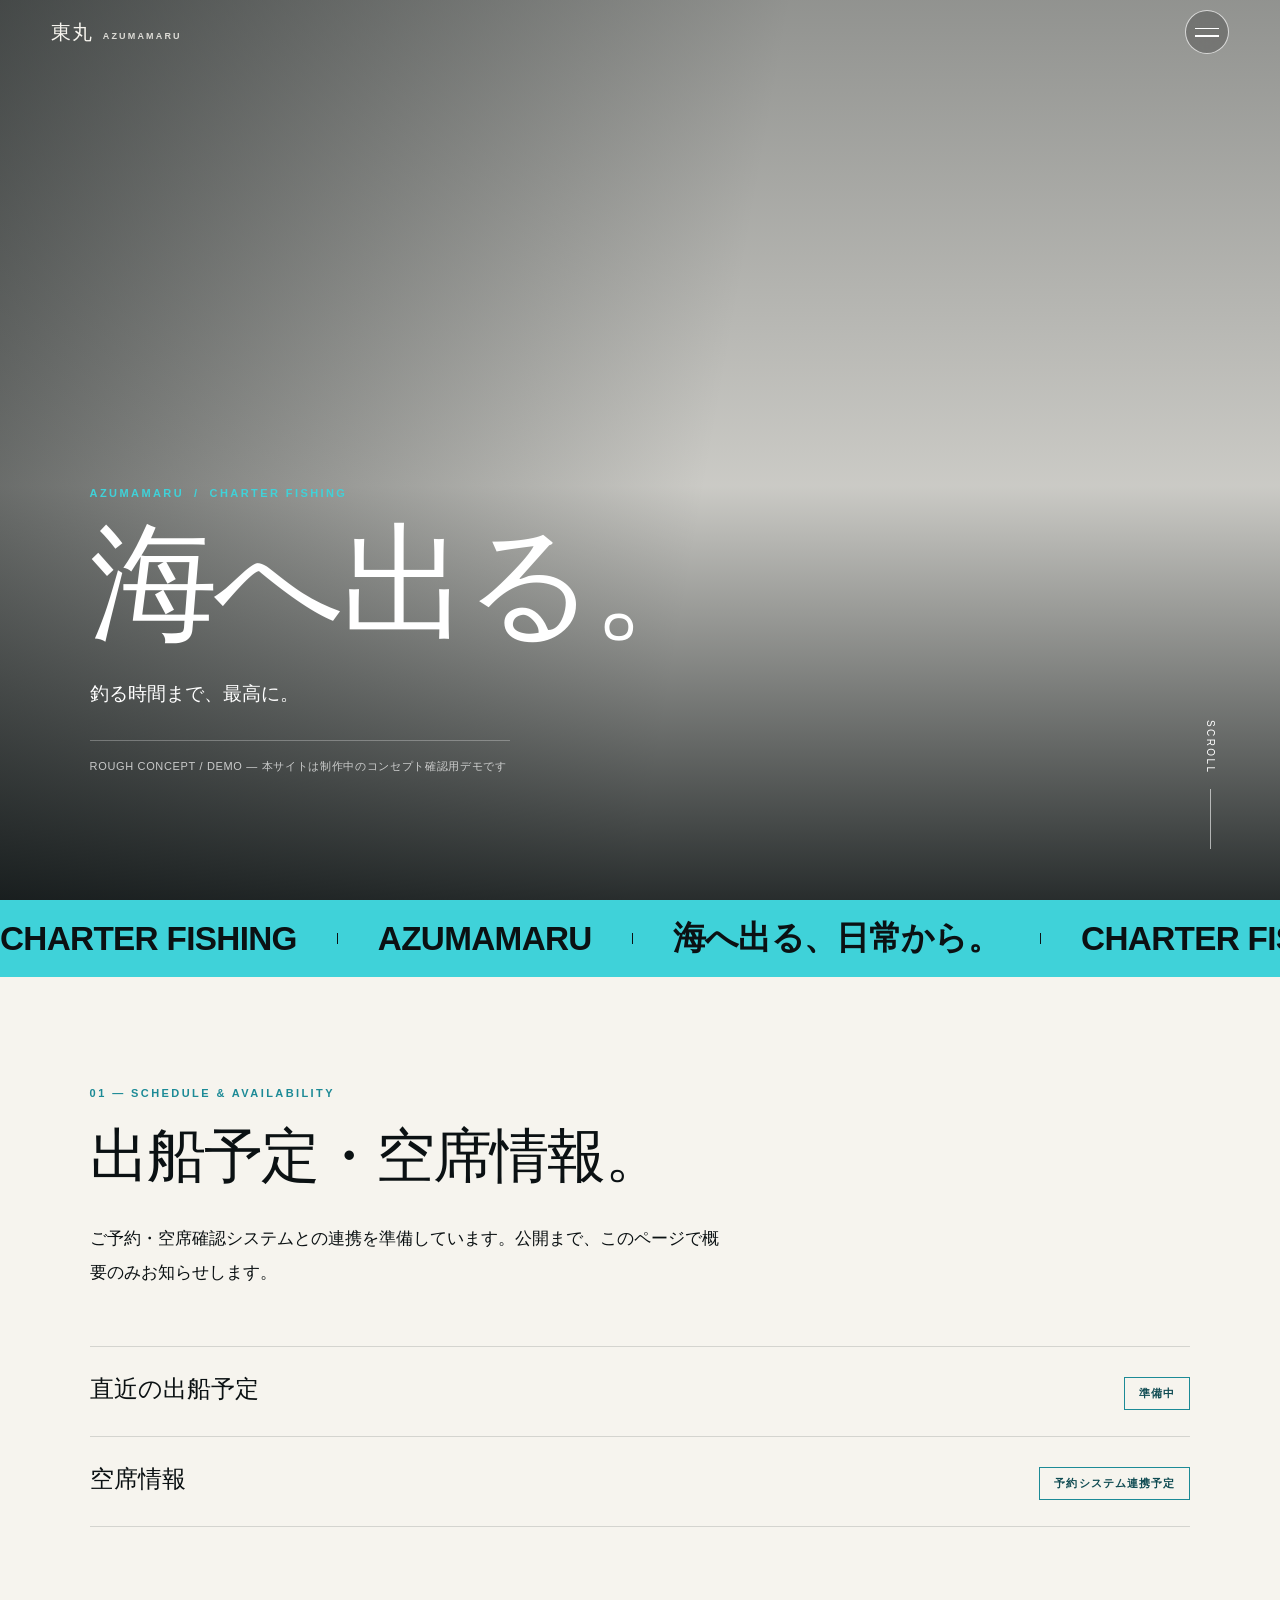
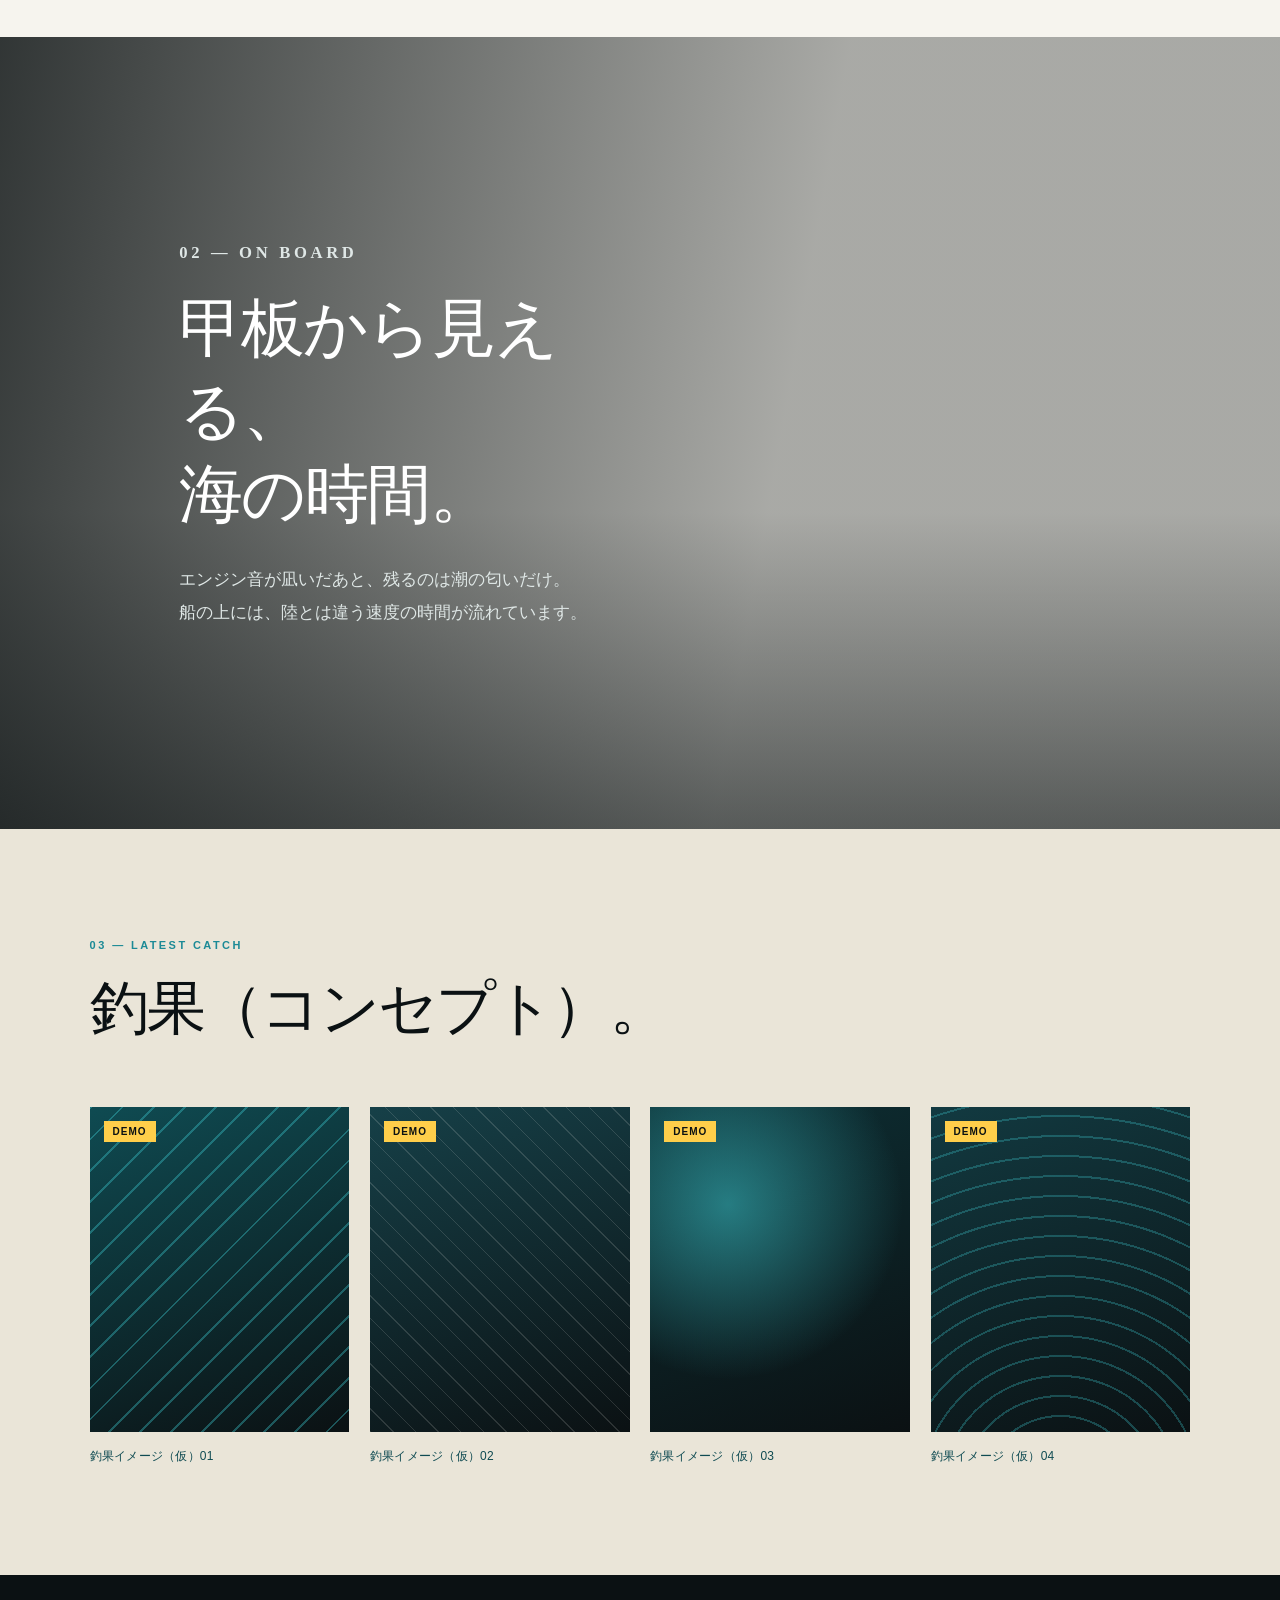
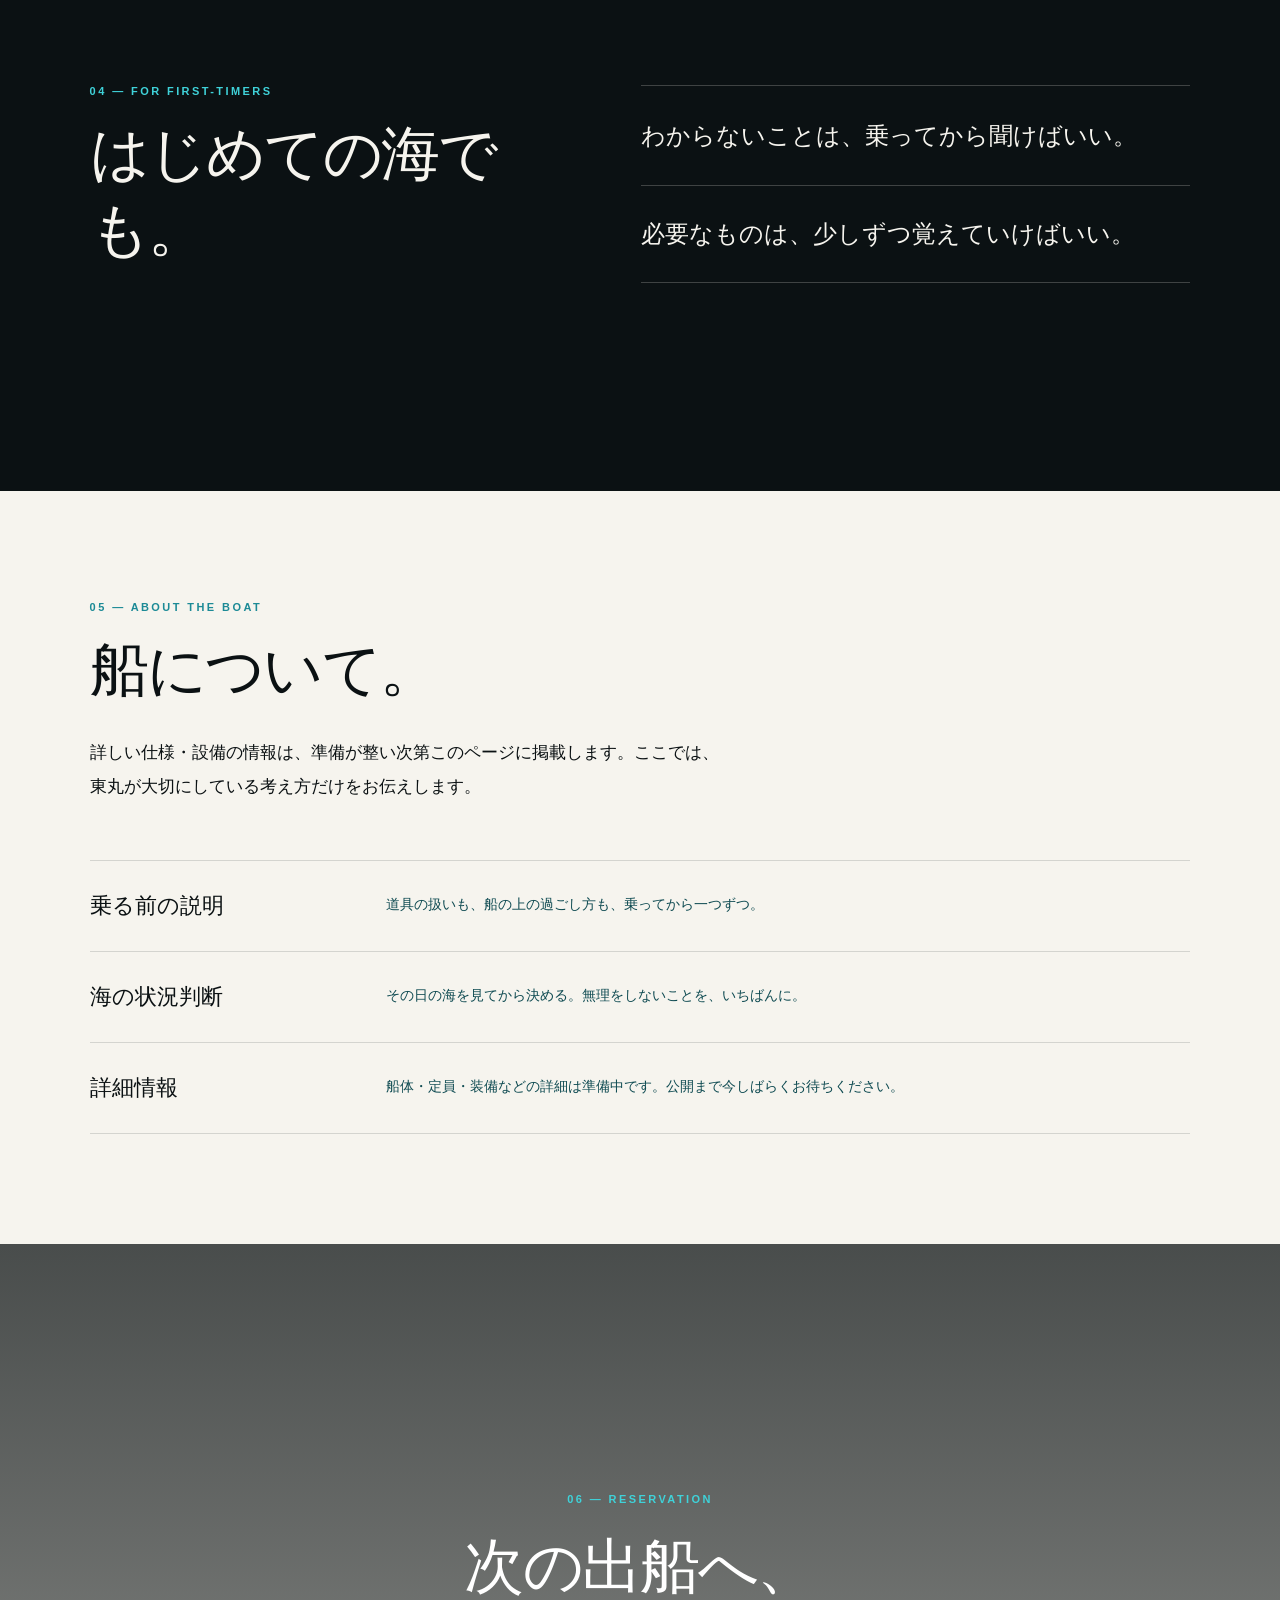
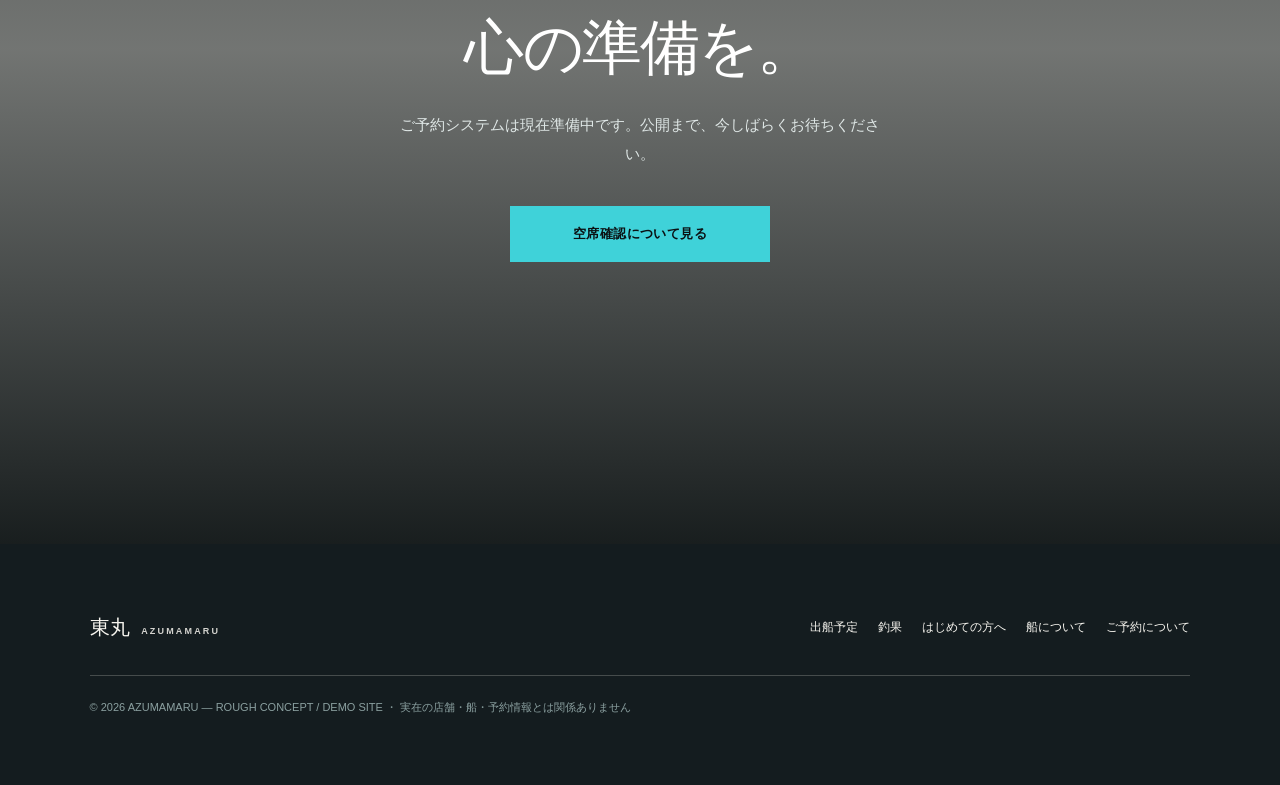
==== index.html @ f6c69fe7 "Restore Azumamaru cinematic video homepage" ====
<!doctype html>
<html lang="ja">
<head>
  <script>document.documentElement.classList.add('js')</script>
  <meta charset="utf-8">
  <meta name="viewport" content="width=device-width,initial-scale=1">
  <meta name="description" content="AZUMAMARU（東丸）— 乗合・仕立ての釣船をイメージした、エディトリアルなロービジュアルコンセプトサイトです。掲載情報はすべてデモです。">
  <meta name="theme-color" content="#0b1113">
  <meta name="robots" content="noindex, nofollow">
  <title>東丸 AZUMAMARU ｜ ROUGH CONCEPT — 釣船デモサイト</title>
  <link rel="stylesheet" href="rough-style.css">
</head>
<body>
  <a class="skip-link" href="#main">本文へ移動</a>

  <header class="site-header" id="siteHeader">
    <div class="site-header__inner">
      <a class="brand" href="#top" aria-label="AZUMAMARU トップへ戻る">
        <span class="brand__jp">東丸</span>
        <span class="brand__en">AZUMAMARU</span>
      </a>
      <nav class="site-nav" aria-label="メインナビゲーション">
        <a href="#schedule">出船予定</a>
        <a href="#catch">釣果</a>
        <a href="#boat">船について</a>
      </nav>
      <div class="site-header__actions">
        <a class="header-cta" href="#schedule">空席確認</a>
        <button type="button" class="menu-toggle" id="menuToggle" aria-expanded="false" aria-controls="navOverlay" aria-label="メニューを開く">
          <span class="menu-toggle__bar"></span>
          <span class="menu-toggle__bar"></span>
        </button>
      </div>
    </div>
  </header>

  <noscript>
    <nav class="noscript-nav" aria-label="メインナビゲーション（JavaScript無効時）">
      <a href="#top">トップ</a>
      <a href="#schedule">出船予定</a>
      <a href="#voyage">船上の時間</a>
      <a href="#catch">釣果</a>
      <a href="#first-timer">はじめての方へ</a>
      <a href="#boat">船について</a>
      <a href="#reserve">ご予約について</a>
    </nav>
  </noscript>

  <nav id="navOverlay" class="nav-overlay" aria-label="サイト内ナビゲーション" aria-hidden="true" inert>
    <div class="nav-overlay__inner">
      <p class="nav-overlay__label">NAVIGATION</p>
      <ol class="nav-overlay__list">
        <li><a href="#schedule"><span class="nav-overlay__num">01</span>出船予定</a></li>
        <li><a href="#catch"><span class="nav-overlay__num">02</span>釣果</a></li>
        <li><a href="#boat"><span class="nav-overlay__num">03</span>船について</a></li>
      </ol>
      <a class="nav-overlay__cta" href="#schedule">空席確認</a>
    </div>
  </nav>

  <main id="main">
    <section class="hero" id="top">
      <video class="hero__video bg-video" autoplay muted loop playsinline preload="auto" aria-hidden="true">
        <source src="media/hero-boat.mp4" type="video/mp4">
      </video>
      <div class="hero__scrim" aria-hidden="true"></div>
      <div class="hero__content">
        <p class="eyebrow">AZUMAMARU <span aria-hidden="true">/</span> CHARTER FISHING</p>
        <h1 class="hero__title reveal-mask"><span>海へ出る。</span></h1>
        <p class="hero__lead reveal" style="--reveal-delay:.15s">釣る時間まで、最高に。</p>
        <p class="hero__notice reveal" style="--reveal-delay:.24s">ROUGH CONCEPT / DEMO — 本サイトは制作中のコンセプト確認用デモです</p>
      </div>
      <p class="scroll-cue" aria-hidden="true"><span>SCROLL</span><i></i></p>
    </section>

    <div class="ticker" aria-hidden="true">
      <div class="ticker__track">
        <span>CHARTER FISHING</span><i></i><span>AZUMAMARU</span><i></i><span>海へ出る、日常から。</span><i></i>
        <span>CHARTER FISHING</span><i></i><span>AZUMAMARU</span><i></i><span>海へ出る、日常から。</span><i></i>
      </div>
    </div>

    <section class="section availability" id="schedule" aria-labelledby="schedule-title">
      <p class="section-label reveal">01 — SCHEDULE &amp; AVAILABILITY</p>
      <h2 id="schedule-title" class="reveal-mask"><span>出船予定・空席情報。</span></h2>
      <p class="section-lead reveal">ご予約・空席確認システムとの連携を準備しています。公開まで、このページで概要のみお知らせします。</p>
      <ul class="ledger">
        <li class="reveal">
          <span class="ledger__label">直近の出船予定</span>
          <span class="ledger__status">準備中</span>
        </li>
        <li class="reveal" style="--reveal-delay:.08s">
          <span class="ledger__label">空席情報</span>
          <span class="ledger__status">予約システム連携予定</span>
        </li>
      </ul>
    </section>

    <section class="section voyage" id="voyage" aria-labelledby="voyage-title">
      <video class="voyage__video bg-video" autoplay muted loop playsinline preload="metadata" aria-hidden="true">
        <source src="media/deck-sea.mp4" type="video/mp4">
      </video>
      <div class="voyage__scrim" aria-hidden="true"></div>
      <div class="voyage__content reveal">
        <p class="section-label section-label--light">02 — ON BOARD</p>
        <h2 id="voyage-title">甲板から見える、<br>海の時間。</h2>
        <p>エンジン音が凪いだあと、残るのは潮の匂いだけ。<br>船の上には、陸とは違う速度の時間が流れています。</p>
      </div>
    </section>

    <section class="section catch" id="catch" aria-labelledby="catch-title">
      <div class="section-head">
        <div>
          <p class="section-label reveal">03 — LATEST CATCH</p>
          <h2 id="catch-title" class="reveal-mask"><span>釣果（コンセプト）。</span></h2>
        </div>
        <p class="section-note reveal">※ 掲載ビジュアルは演出用のプレースホルダーです。実際の釣果・魚種を示すものではありません。</p>
      </div>
      <div class="catch-grid">
        <article class="catch-card reveal-img">
          <div class="catch-card__visual catch-card__visual--a"><span class="catch-card__tag">DEMO</span></div>
          <p class="catch-card__caption">釣果イメージ（仮）01</p>
        </article>
        <article class="catch-card reveal-img" style="--reveal-delay:.06s">
          <div class="catch-card__visual catch-card__visual--b"><span class="catch-card__tag">DEMO</span></div>
          <p class="catch-card__caption">釣果イメージ（仮）02</p>
        </article>
        <article class="catch-card reveal-img" style="--reveal-delay:.12s">
          <div class="catch-card__visual catch-card__visual--c"><span class="catch-card__tag">DEMO</span></div>
          <p class="catch-card__caption">釣果イメージ（仮）03</p>
        </article>
        <article class="catch-card reveal-img" style="--reveal-delay:.18s">
          <div class="catch-card__visual catch-card__visual--d"><span class="catch-card__tag">DEMO</span></div>
          <p class="catch-card__caption">釣果イメージ（仮）04</p>
        </article>
      </div>
    </section>

    <section class="section first-timer" id="first-timer" aria-labelledby="first-timer-title">
      <div class="first-timer__grid">
        <div class="reveal">
          <p class="section-label">04 — FOR FIRST-TIMERS</p>
          <h2 id="first-timer-title" class="reveal-mask"><span>はじめての海でも。</span></h2>
        </div>
        <ul class="assurance-list">
          <li class="reveal">わからないことは、乗ってから聞けばいい。</li>
          <li class="reveal" style="--reveal-delay:.06s">必要なものは、少しずつ覚えていけばいい。</li>
          <li class="reveal" style="--reveal-delay:.12s">大切なのは、海に慣れていく時間そのもの。</li>
        </ul>
      </div>
    </section>

    <section class="section boat" id="boat" aria-labelledby="boat-title">
      <p class="section-label reveal">05 — ABOUT THE BOAT</p>
      <h2 id="boat-title" class="reveal-mask"><span>船について。</span></h2>
      <p class="section-lead reveal">詳しい仕様・設備の情報は、準備が整い次第このページに掲載します。ここでは、東丸が大切にしている考え方だけをお伝えします。</p>
      <ul class="boat-list">
        <li class="reveal">
          <span class="boat-list__label">乗る前の説明</span>
          <p class="boat-list__desc">道具の扱いも、船の上の過ごし方も、乗ってから一つずつ。</p>
        </li>
        <li class="reveal" style="--reveal-delay:.08s">
          <span class="boat-list__label">海の状況判断</span>
          <p class="boat-list__desc">その日の海を見てから決める。無理をしないことを、いちばんに。</p>
        </li>
        <li class="reveal" style="--reveal-delay:.16s">
          <span class="boat-list__label">詳細情報</span>
          <p class="boat-list__desc">船体・定員・装備などの詳細は準備中です。公開まで今しばらくお待ちください。</p>
        </li>
      </ul>
    </section>

    <section class="section reserve" id="reserve" aria-labelledby="reserve-title">
      <video class="reserve__video bg-video" autoplay muted loop playsinline preload="metadata" aria-hidden="true">
        <source src="media/sunset-return.mp4" type="video/mp4">
      </video>
      <div class="reserve__scrim" aria-hidden="true"></div>
      <div class="reserve__content reveal">
        <p class="eyebrow eyebrow--light">06 — RESERVATION</p>
        <h2 id="reserve-title">次の出船へ、<br>心の準備を。</h2>
        <p class="reserve__lead">ご予約システムは現在準備中です。公開まで、今しばらくお待ちください。</p>
        <button type="button" class="cta-button" id="reserveDemoBtn">空席確認について見る</button>
        <p class="form-status" id="reserveStatus" role="status" aria-live="polite"></p>
      </div>
    </section>
  </main>

  <footer class="site-footer">
    <div class="site-footer__inner">
      <a class="brand brand--footer" href="#top" aria-label="AZUMAMARU トップへ戻る">
        <span class="brand__jp">東丸</span>
        <span class="brand__en">AZUMAMARU</span>
      </a>
      <nav class="footer-nav" aria-label="フッターナビゲーション">
        <a href="#schedule">出船予定</a>
        <a href="#catch">釣果</a>
        <a href="#first-timer">はじめての方へ</a>
        <a href="#boat">船について</a>
        <a href="#reserve">ご予約について</a>
      </nav>
      <p class="footer-note">© 2026 AZUMAMARU — ROUGH CONCEPT / DEMO SITE ・ 実在の店舗・船・予約情報とは関係ありません</p>
    </div>
  </footer>

  <script src="rough-script.js"></script>
</body>
</html>
---- rough-style.css ----
/* ==========================================================================
   HIGASHIMARU — ROUGH CONCEPT
   Standalone visual rough. Zero dependencies, zero CDNs.
   ========================================================================== */

/* ---------- Tokens ---------- */
:root{
  --ink:#0b1113;
  --ink-soft:#141c1f;
  --paper:#f6f4ee;
  --paper-deep:#eae5d8;
  --sea:#1c8a96;
  --sea-bright:#3fd2d9;
  --sea-deep:#0f4b52;
  --line:rgba(11,17,19,.14);
  --line-light:rgba(246,244,238,.22);
  --focus:#ffce4a;
  --sans:-apple-system,BlinkMacSystemFont,"Hiragino Kaku Gothic ProN","Hiragino Sans","Noto Sans JP",Arial,sans-serif;
  --serif:"Hiragino Mincho ProN","Yu Mincho",serif;
  --ease:cubic-bezier(.2,.7,.2,1);
  --ease-sharp:cubic-bezier(.77,0,.18,1);
}

/* ---------- Reset ---------- */
*{box-sizing:border-box}
html{scroll-behavior:smooth}
body{margin:0;background:var(--paper);color:var(--ink);font-family:var(--sans);overflow-x:hidden}
a{color:inherit;text-decoration:none}
button{font:inherit}
ol,ul{list-style:none;margin:0;padding:0}
h1,h2,p{margin:0}
video{display:block;max-width:100%}

/* ---------- Accessibility helpers ---------- */
.skip-link{position:fixed;z-index:100;left:1rem;top:-4rem;background:var(--paper);color:var(--ink);padding:.9rem 1.2rem;font-size:13px;transition:top .2s var(--ease)}
.skip-link:focus{top:1rem}
:focus-visible{outline:3px solid var(--focus);outline-offset:3px}
.section{scroll-margin-top:84px}

/* ---------- Brand / logo ---------- */
.brand{display:inline-flex;align-items:baseline;gap:10px}
.brand__jp{font-family:var(--serif);font-size:20px;letter-spacing:.04em}
.brand__en{font-size:9px;letter-spacing:.24em;font-weight:700;opacity:.85}

/* ---------- Header ---------- */
.site-header{
  position:fixed;z-index:50;top:0;left:0;width:100%;height:64px;
  display:flex;align-items:center;
  padding:0 4vw;
  background:transparent;color:var(--paper);
}
.js .site-header{
  opacity:0;transform:translateY(-16px);pointer-events:none;
  background:rgba(246,244,238,.88);color:var(--ink);
  backdrop-filter:blur(0px);
  box-shadow:0 1px 0 transparent;
  transition:opacity .5s var(--ease),transform .5s var(--ease),backdrop-filter .5s var(--ease),box-shadow .5s var(--ease);
}
.js .site-header.is-visible{
  opacity:1;transform:translateY(0);pointer-events:auto;
  backdrop-filter:blur(14px);
  box-shadow:0 1px 0 var(--line);
}
.site-header__inner{display:flex;align-items:center;gap:3vw;width:100%}
.site-nav{display:none;align-items:center;gap:2.6vw;margin-left:5vw}
.site-nav a{font-size:13px;letter-spacing:.04em;padding:6px 2px;position:relative}
.site-nav a::after{content:"";position:absolute;left:0;right:100%;bottom:0;height:1px;background:currentColor;transition:right .25s var(--ease)}
@media(hover:hover) and (pointer:fine){
  .site-nav a:hover::after{right:0}
}
.site-header__actions{display:flex;align-items:center;gap:16px;margin-left:auto}
.header-cta{
  display:inline-flex;align-items:center;justify-content:center;min-height:44px;
  border:1px solid currentColor;padding:11px 18px;font-size:12px;letter-spacing:.03em;
  transition:background .25s var(--ease),color .25s var(--ease);
}
@media(hover:hover) and (pointer:fine){
  .header-cta:hover{background:currentColor}
  .js .site-header.is-visible .header-cta:hover{background:var(--ink);color:var(--paper)}
}

.menu-toggle{
  display:flex;flex-direction:column;justify-content:center;align-items:center;gap:6px;
  width:44px;height:44px;border:0;background:none;color:inherit;cursor:pointer;padding:0;
}
.menu-toggle__bar{display:block;width:24px;height:1.5px;background:currentColor;transition:transform .3s var(--ease),opacity .3s var(--ease)}
.menu-toggle[aria-expanded="true"] .menu-toggle__bar:nth-child(1){transform:translateY(3.75px) rotate(45deg)}
.menu-toggle[aria-expanded="true"] .menu-toggle__bar:nth-child(2){transform:translateY(-3.75px) rotate(-45deg)}

/* ---------- No-JS fallback nav ---------- */
.noscript-nav{
  display:flex;flex-wrap:wrap;gap:10px;
  padding:20px 4vw;background:var(--ink);border-bottom:1px solid var(--line-light);
}
.noscript-nav a{color:var(--paper);font-size:13px;padding:9px 16px;border:1px solid var(--line-light)}

/* ---------- Full-screen nav overlay ---------- */
.nav-overlay{
  position:fixed;z-index:49;inset:0;background:var(--ink);color:var(--paper);
  padding:clamp(96px,18vh,150px) 7vw 60px;
  transform:translateX(100%);transition:transform .5s var(--ease-sharp);
  overflow-y:auto;
}
.nav-overlay.is-open{transform:none}
.nav-overlay__inner{max-width:760px;margin:0 auto}
.nav-overlay__label{font-size:11px;letter-spacing:.24em;color:var(--sea-bright);font-weight:700;margin-bottom:28px}
.nav-overlay__list{display:grid;gap:6px}
.nav-overlay__list a{
  display:flex;align-items:baseline;gap:22px;
  font-family:var(--serif);font-size:clamp(24px,4.4vw,44px);
  padding:16px 0;border-bottom:1px solid var(--line-light);
  transition:color .25s var(--ease),padding-left .25s var(--ease);
}
.nav-overlay__num{font-family:var(--sans);font-size:11px;letter-spacing:.1em;color:var(--sea-bright)}
@media(hover:hover) and (pointer:fine){
  .nav-overlay__list a:hover{color:var(--sea-bright);padding-left:14px}
}
.nav-overlay__cta{
  display:inline-flex;align-items:center;justify-content:center;min-height:44px;margin-top:40px;
  border:1px solid var(--line-light);padding:14px 24px;
  font-size:12px;letter-spacing:.08em;
  transition:background .25s var(--ease),color .25s var(--ease);
}
@media(hover:hover) and (pointer:fine){
  .nav-overlay__cta:hover{background:var(--sea-bright);color:var(--ink);border-color:var(--sea-bright)}
}
.menu-open{overflow:hidden}

/* ---------- Hero ---------- */
.hero{position:relative;min-height:100svh;color:#fff;overflow:hidden;display:flex;align-items:flex-end}
.hero__video{position:absolute;inset:0;width:100%;height:100%;object-fit:cover}
.hero__scrim{
  position:absolute;inset:0;
  background:
    linear-gradient(0deg,rgba(6,12,13,.86),rgba(6,12,13,.18) 46%,rgba(6,12,13,.42)),
    linear-gradient(100deg,rgba(6,12,13,.55),transparent 55%);
}
.hero__content{position:relative;z-index:2;padding:0 7vw clamp(90px,14vh,150px);max-width:900px}
.eyebrow,.section-label{font-size:11px;letter-spacing:.22em;font-weight:700}
.eyebrow{display:inline-flex;align-items:center;gap:10px;color:var(--sea-bright)}
.hero__title{font-family:var(--serif);font-size:clamp(52px,10vw,148px);line-height:.96;letter-spacing:-.03em;font-weight:500;margin:22px 0 30px}
.hero__lead{font-family:var(--serif);font-size:clamp(16px,1.5vw,22px);line-height:1.9}
.hero__notice{margin-top:28px;font-size:11px;letter-spacing:.06em;color:rgba(255,255,255,.72);padding-top:18px;border-top:1px solid rgba(255,255,255,.28);max-width:420px}

.scroll-cue{position:absolute;z-index:2;right:5vw;bottom:4vw;display:flex;flex-direction:column;align-items:center;gap:14px;margin:0}
.scroll-cue span{font-size:10px;letter-spacing:.24em;writing-mode:vertical-rl}
.scroll-cue i{display:block;width:1px;height:60px;background:rgba(255,255,255,.6);animation:cue-pulse 2.2s infinite}
@keyframes cue-pulse{0%{transform:scaleY(0);transform-origin:top}50%{transform:scaleY(1);transform-origin:top}51%{transform-origin:bottom}100%{transform:scaleY(0);transform-origin:bottom}}

/* ---------- Ticker ---------- */
.ticker{background:var(--sea-bright);color:var(--ink);overflow:hidden;white-space:nowrap}
.ticker__track{display:flex;flex-wrap:nowrap;align-items:center;width:max-content;gap:40px;padding:16px 0;animation:ticker-scroll 24s linear infinite}
.ticker__track span{flex:0 0 auto;font-size:clamp(18px,2.6vw,40px);font-weight:800;letter-spacing:-.02em}
.ticker__track i{flex:0 0 auto;display:block;width:1px;height:.7em;background:var(--ink)}
@keyframes ticker-scroll{to{transform:translateX(-50%)}}

/* ---------- Section base ---------- */
.section{padding:110px 7vw}
.section-label{color:var(--sea)}
.section-label--light{color:var(--sea-bright)}
.section h2{font-family:var(--serif);font-weight:500;font-size:clamp(32px,4.6vw,68px);letter-spacing:-.03em;line-height:1.3;margin:20px 0 0}
.section-lead{font-family:var(--serif);font-size:17px;line-height:2;max-width:640px;margin-top:26px}

/* ---------- Availability ledger ---------- */
.availability{background:var(--paper)}
.ledger{margin-top:56px;border-top:1px solid var(--line)}
.ledger li{
  display:flex;flex-wrap:wrap;align-items:baseline;justify-content:space-between;gap:14px;
  border-bottom:1px solid var(--line);padding:26px 0;
}
.ledger__label{font-family:var(--serif);font-size:clamp(18px,2vw,24px)}
.ledger__status{
  font-size:11px;letter-spacing:.1em;font-weight:700;color:var(--sea-deep);
  border:1px solid var(--sea);padding:8px 14px;
}

/* ---------- Catch concept ---------- */
.catch{background:var(--paper-deep)}
.section-head{display:flex;justify-content:space-between;align-items:flex-end;gap:4vw;margin-bottom:60px;flex-wrap:wrap}
.section-note{font-size:12px;line-height:1.7;color:var(--sea-deep);max-width:320px;opacity:.85}
.catch-grid{display:grid;grid-template-columns:repeat(4,1fr);gap:1.6vw}
.catch-card{display:flex;flex-direction:column;gap:16px}
.catch-card__visual{
  position:relative;aspect-ratio:4/5;overflow:hidden;
  background-color:var(--ink);
}
.catch-card__visual--a{background-image:repeating-linear-gradient(135deg,rgba(63,210,217,.35) 0 2px,transparent 2px 22px),linear-gradient(160deg,#0f4b52,#0b1113)}
.catch-card__visual--b{background-image:repeating-linear-gradient(45deg,rgba(246,244,238,.14) 0 1px,transparent 1px 16px),linear-gradient(160deg,#164048,#0b1113)}
.catch-card__visual--c{background-image:radial-gradient(circle at 30% 30%,rgba(63,210,217,.5),transparent 60%),linear-gradient(160deg,#0d2f34,#0b1113)}
.catch-card__visual--d{background-image:repeating-radial-gradient(circle at 50% 120%,rgba(63,210,217,.28) 0 2px,transparent 2px 20px),linear-gradient(160deg,#123a41,#0b1113)}
.catch-card__tag{
  position:absolute;top:14px;left:14px;
  background:var(--focus);color:var(--ink);
  font-size:10px;font-weight:800;letter-spacing:.1em;
  padding:5px 9px;
}
.catch-card__caption{font-size:12px;color:var(--sea-deep);letter-spacing:.02em}

/* ---------- On-board editorial (video) ---------- */
.voyage{position:relative;min-height:88vh;display:flex;align-items:center;color:#fff;overflow:hidden;padding-top:0;padding-bottom:0}
.voyage__video{position:absolute;inset:0;width:100%;height:100%;object-fit:cover}
.voyage__scrim{position:absolute;inset:0;background:linear-gradient(100deg,rgba(6,12,13,.82),rgba(6,12,13,.32) 60%),linear-gradient(0deg,rgba(6,12,13,.5),transparent 40%)}
.voyage__content{position:relative;z-index:2;max-width:620px;padding:0 7vw}
.voyage__content h2{font-family:var(--serif);font-size:clamp(34px,5vw,64px);font-weight:500;letter-spacing:-.03em;line-height:1.3;margin:18px 0 26px}
.voyage__content p{font-family:var(--serif);font-size:clamp(15px,1.3vw,19px);line-height:2;color:#dfe7e6}

/* ---------- First-timer assurance ---------- */
.first-timer{background:var(--ink);color:var(--paper)}
.first-timer .section-label{color:var(--sea-bright)}
.first-timer__grid{display:grid;grid-template-columns:.9fr 1.1fr;gap:8vw}
.assurance-list{display:grid;gap:28px;align-content:start;border-top:1px solid var(--line-light);padding-top:30px}
.assurance-list li{font-family:var(--serif);font-size:clamp(18px,2vw,24px);line-height:1.7;padding-bottom:28px;border-bottom:1px solid var(--line-light)}

/* ---------- Boat / about ---------- */
.boat{background:var(--paper)}
.boat-list{margin-top:56px;border-top:1px solid var(--line);display:grid;gap:0}
.boat-list li{display:grid;grid-template-columns:220px 1fr;gap:6vw;border-bottom:1px solid var(--line);padding:30px 0}
.boat-list__label{font-family:var(--serif);font-size:clamp(17px,1.8vw,22px)}
.boat-list__desc{font-size:14px;line-height:1.9;color:var(--sea-deep);max-width:560px}

/* ---------- Reservation CTA ---------- */
.reserve{position:relative;min-height:100svh;display:flex;align-items:center;justify-content:center;text-align:center;color:#fff;overflow:hidden}
.reserve__video{position:absolute;inset:0;width:100%;height:100%;object-fit:cover}
.reserve__scrim{position:absolute;inset:0;background:linear-gradient(0deg,rgba(6,12,13,.92),rgba(6,12,13,.55) 55%,rgba(6,12,13,.72))}
.reserve__content{position:relative;z-index:2;max-width:640px;padding:0 6vw}
.eyebrow--light{color:var(--sea-bright)}
.reserve h2{font-family:var(--serif);font-weight:500;font-size:clamp(32px,5vw,60px);letter-spacing:-.03em;line-height:1.35;margin:20px 0 22px}
.reserve__lead{font-family:var(--serif);font-size:15px;line-height:1.9;color:#dfe7e6;margin-bottom:38px}
.cta-button{
  min-width:260px;padding:19px 26px;
  background:var(--sea-bright);color:var(--ink);border:0;cursor:pointer;
  font-size:13px;font-weight:700;letter-spacing:.03em;
  transition:transform .25s var(--ease),box-shadow .25s var(--ease);
}
@media(hover:hover) and (pointer:fine){
  .cta-button:hover{transform:translateY(-4px);box-shadow:0 18px 46px rgba(0,0,0,.35)}
}
.form-status{margin-top:18px;font-size:13px;font-weight:700;min-height:1.4em;color:var(--sea-bright)}

/* ---------- Footer ---------- */
.site-footer{background:var(--ink-soft);color:var(--paper)}
.site-footer__inner{padding:70px 7vw;display:grid;grid-template-columns:1fr auto;gap:24px;align-items:center}
.footer-nav{display:flex;flex-wrap:wrap;gap:20px;font-size:12px;justify-self:end}
.footer-note{grid-column:1/-1;font-size:11px;color:#8ba0a0;border-top:1px solid var(--line-light);padding-top:24px;margin-top:10px}

/* ---------- Motion system ---------- */
.reveal,.reveal-mask span,.reveal-img{opacity:1;transform:none;clip-path:none}
.js .reveal{
  opacity:0;transform:translateY(20px);
  transition:opacity .7s var(--ease) var(--reveal-delay,0s),transform .7s var(--ease) var(--reveal-delay,0s);
}
.js .reveal.is-visible{opacity:1;transform:none}
.js .reveal-mask span{display:inline-block;clip-path:inset(0 100% 0 0);transition:clip-path .85s var(--ease-sharp)}
.js .reveal-mask.is-visible span{clip-path:inset(0 0 0 0)}
.js .reveal-img{opacity:0;transform:translateY(24px);transition:opacity .7s var(--ease) var(--reveal-delay,0s),transform .7s var(--ease) var(--reveal-delay,0s)}
.js .reveal-img.is-visible{opacity:1;transform:none}

/* ---------- Responsive ---------- */
@media(min-width:961px){
  .site-nav{display:flex}
  .menu-toggle{display:none}
}
@media(max-width:960px){
  .catch-grid{grid-template-columns:repeat(2,1fr)}
  .first-timer__grid{grid-template-columns:1fr;gap:40px}
  .boat-list li{grid-template-columns:1fr}
}
@media(max-width:720px){
  .site-header{height:60px;padding:0 20px}
  .header-cta{padding:9px 14px;font-size:11px}
  .hero__content{padding:0 22px clamp(70px,12vh,110px)}
  .hero__title{font-size:clamp(42px,15vw,64px)}
  .scroll-cue{right:18px;bottom:22px}
  .section{padding:80px 22px}
  .section-head{display:block}
  .section-note{margin-top:16px;max-width:none}
  .catch-grid{grid-template-columns:1fr 1fr;gap:14px}
  .voyage{min-height:auto;padding:100px 0}
  .voyage__content{padding:0 22px}
  .assurance-list{padding-top:22px}
  .boat-list li{padding:24px 0;gap:10px}
  .site-footer__inner{grid-template-columns:1fr}
  .footer-nav{justify-self:start}
}
@media(max-width:420px){
  .catch-grid{grid-template-columns:1fr}
}

/* ---------- Reduced motion ---------- */
@media(prefers-reduced-motion:reduce){
  html{scroll-behavior:auto}
  *{animation:none!important;transition:none!important}
  .js .reveal,.js .reveal-mask span,.js .reveal-img{opacity:1!important;transform:none!important;clip-path:inset(0 0 0 0)!important}
}


/* 東丸確定仕様: 初期表示は白ロゴ＋白ハンバーガー、スクロール後にヘッダー化 */
.js .site-header{
  opacity:1;transform:none;pointer-events:auto;
  background:transparent;color:var(--paper);
  backdrop-filter:none;box-shadow:none;
}
.js .site-header.is-visible{
  background:rgba(246,244,238,.9);color:var(--ink);
  backdrop-filter:blur(14px);box-shadow:0 1px 0 var(--line);
}
.js .site-header:not(.is-visible) .site-nav,
.js .site-header:not(.is-visible) .header-cta{display:none!important}
.menu-toggle{display:flex!important}
@media(max-width:720px){
  .site-header__inner{gap:10px}
  .site-header__actions{gap:8px}
  .header-cta{padding:9px 12px}
}

/* ヒーロー上でも白ハンバーガーを確実に視認可能にする */
.js .site-header:not(.is-visible) .menu-toggle{
  color:#fff;border:1px solid rgba(255,255,255,.72);
  border-radius:999px;background:rgba(0,0,0,.22);
  backdrop-filter:blur(8px);
}
.js .site-header.is-visible .menu-toggle{
  color:var(--ink);border:1px solid rgba(11,17,19,.22);
  border-radius:999px;background:rgba(246,244,238,.7);
}
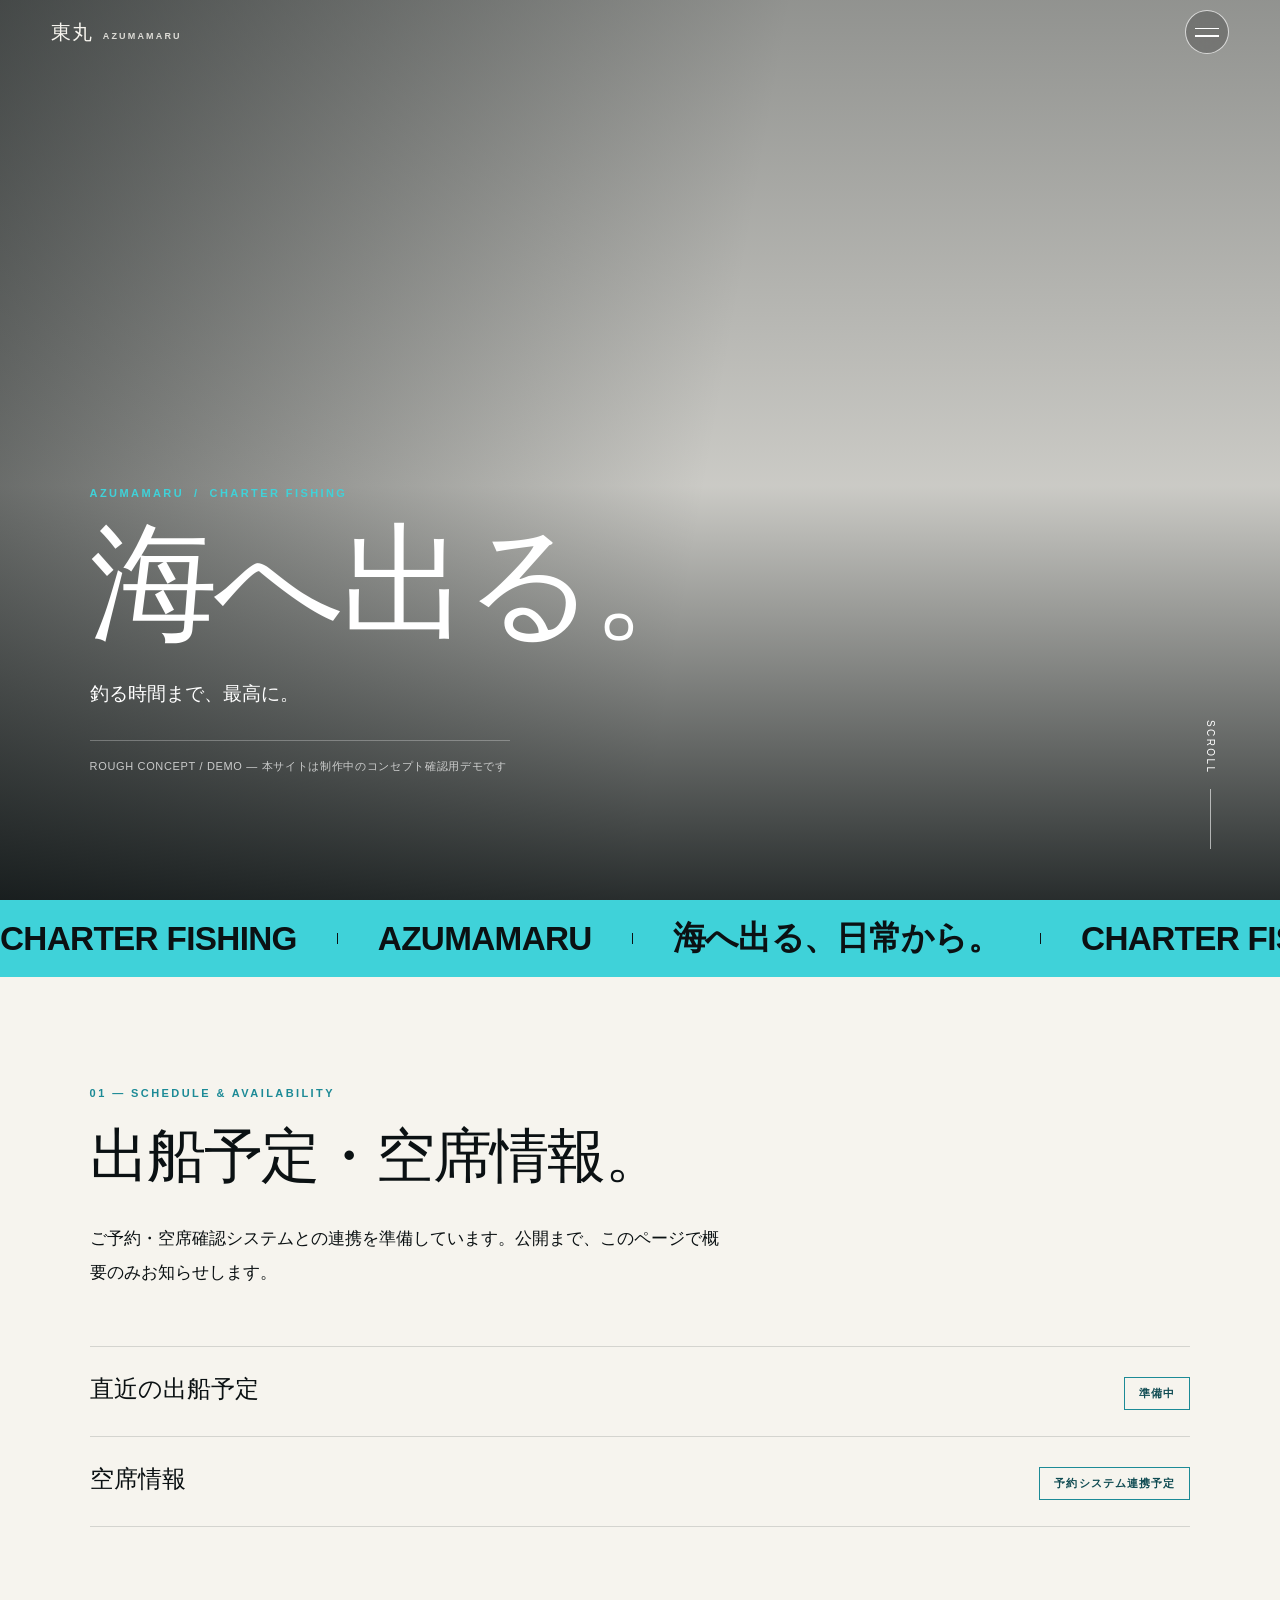
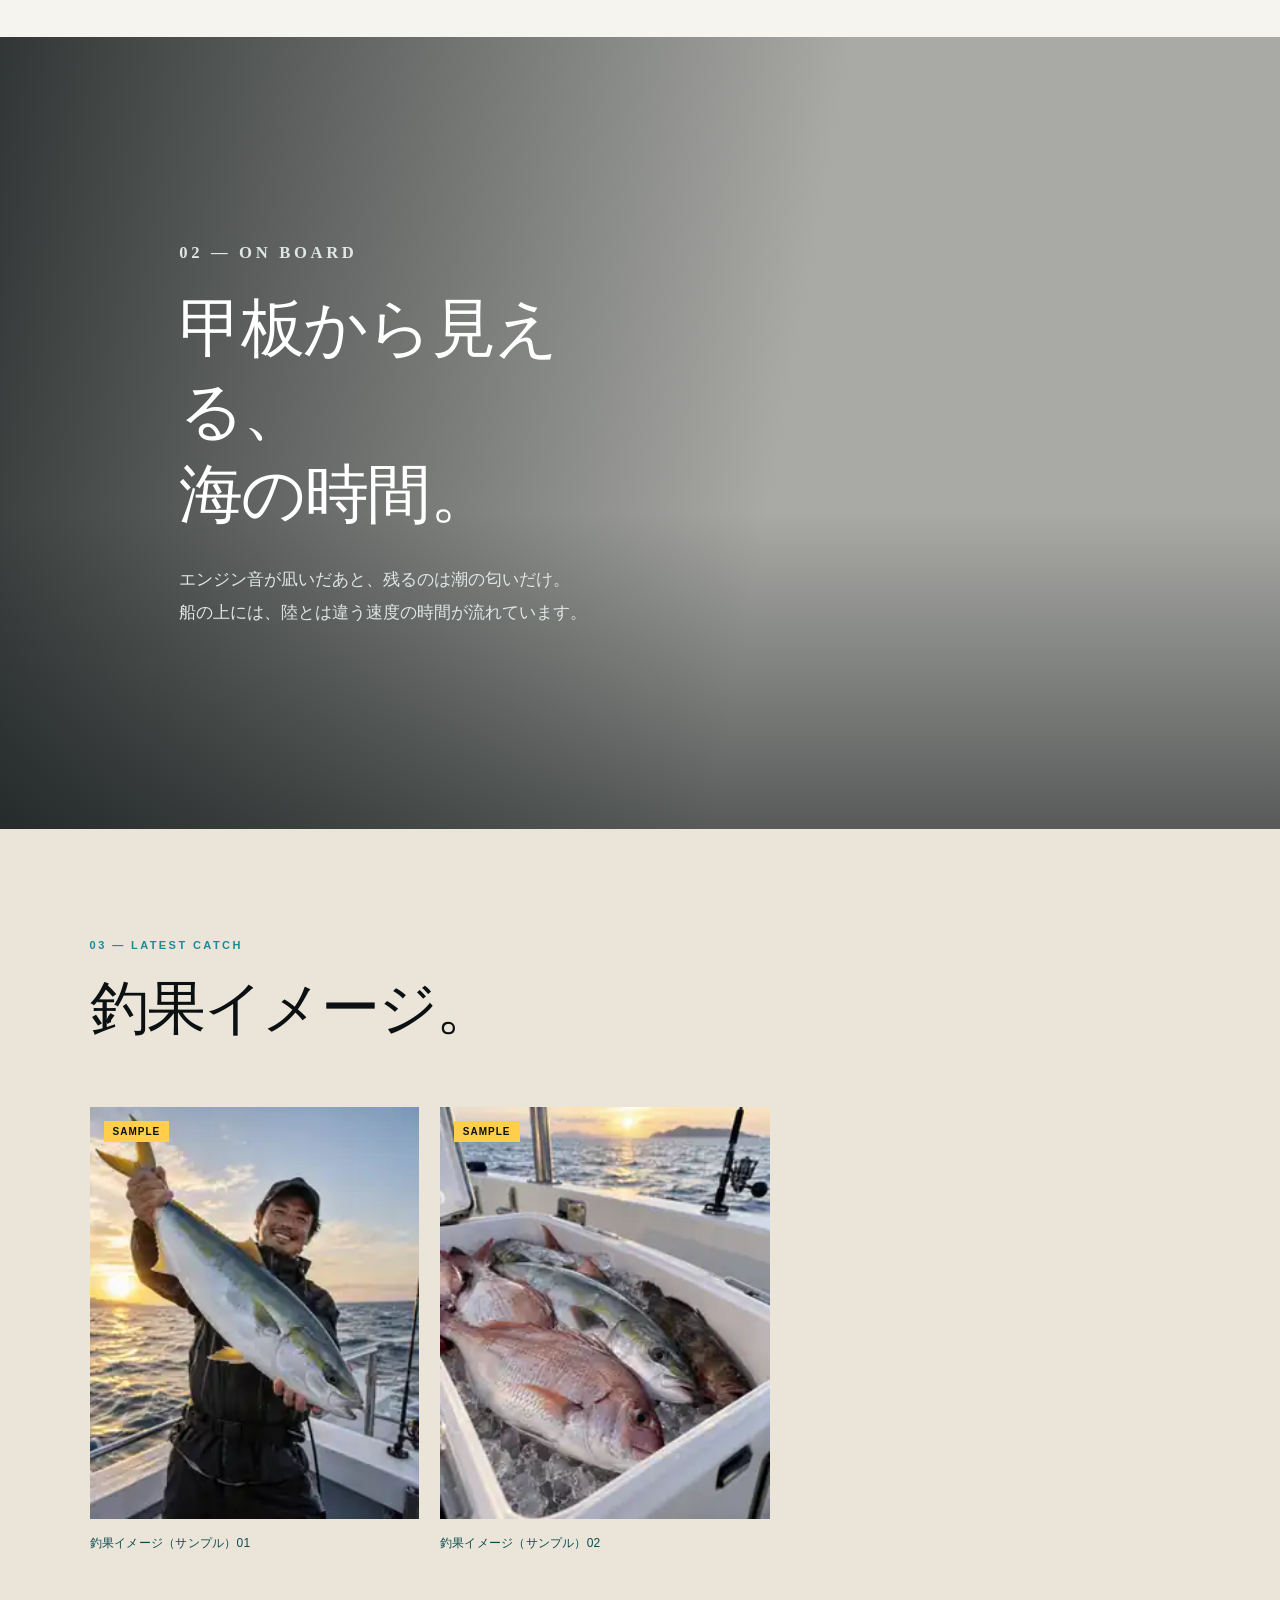
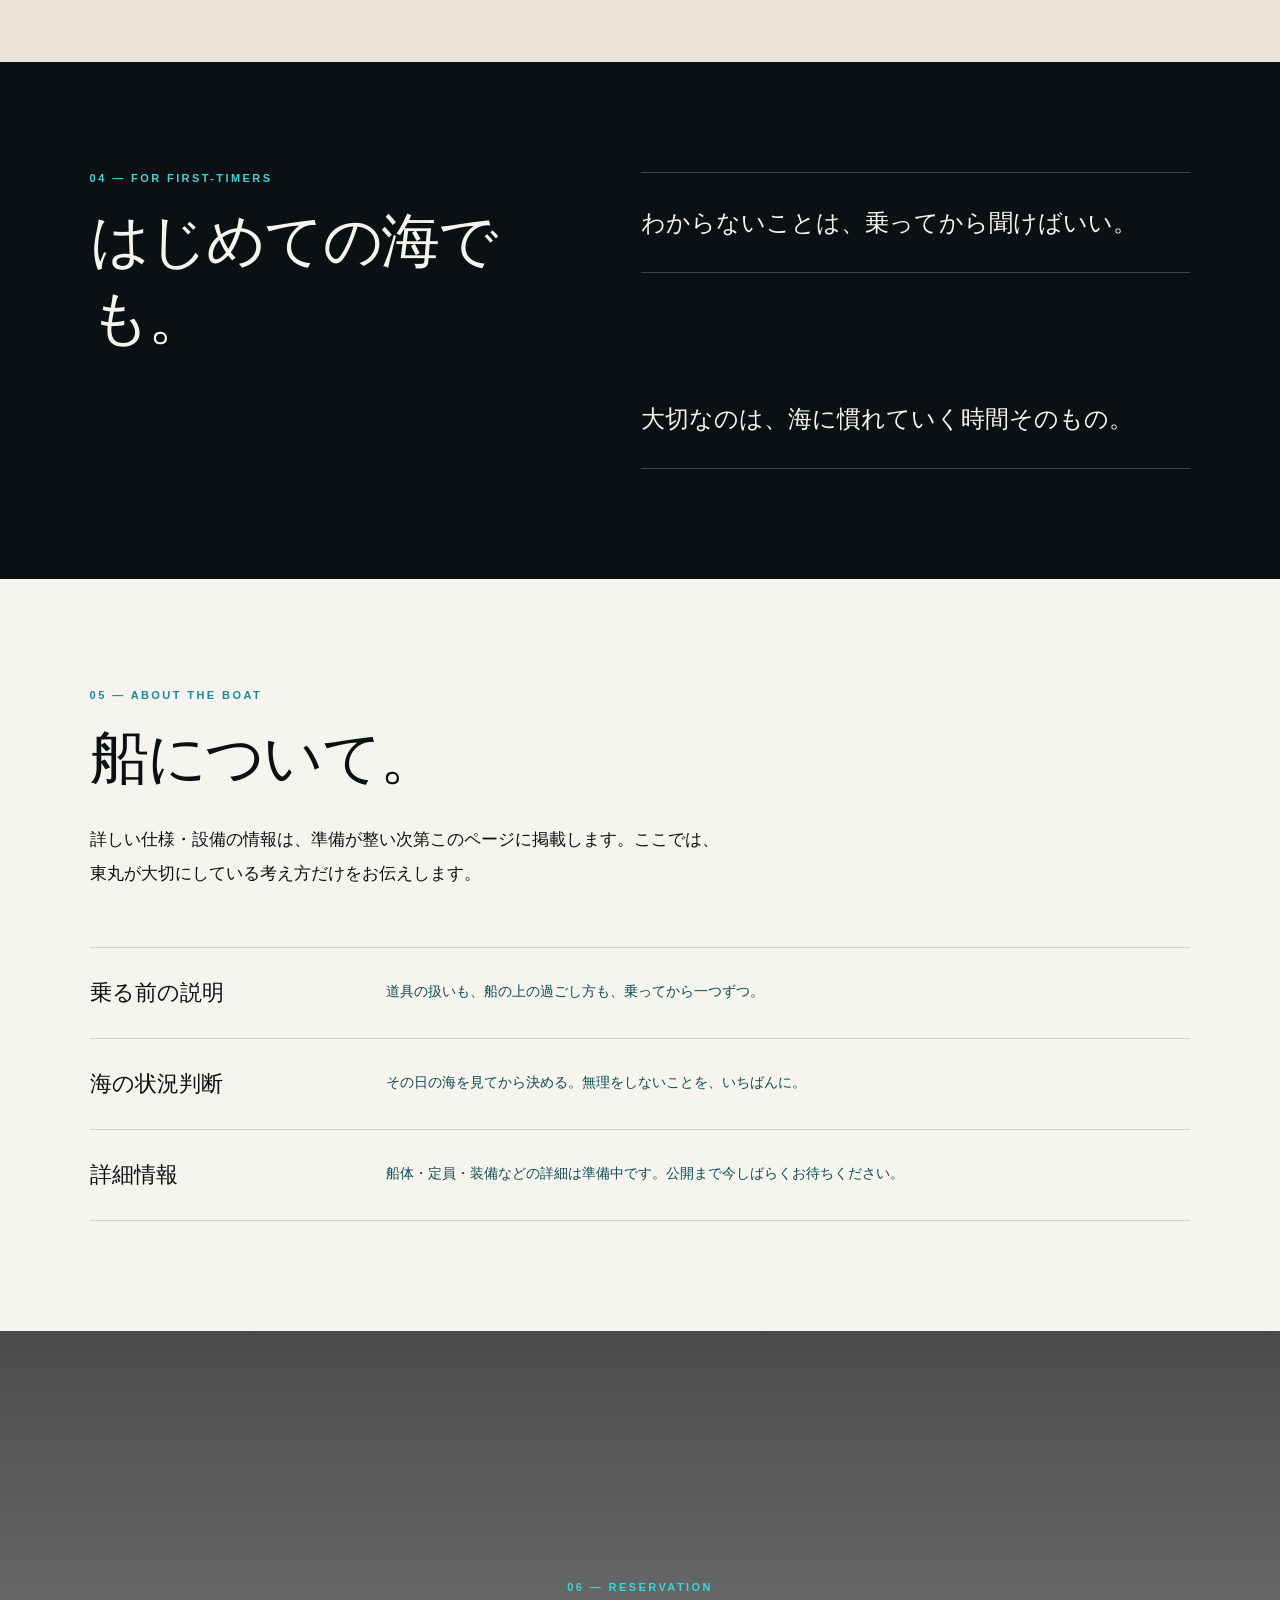
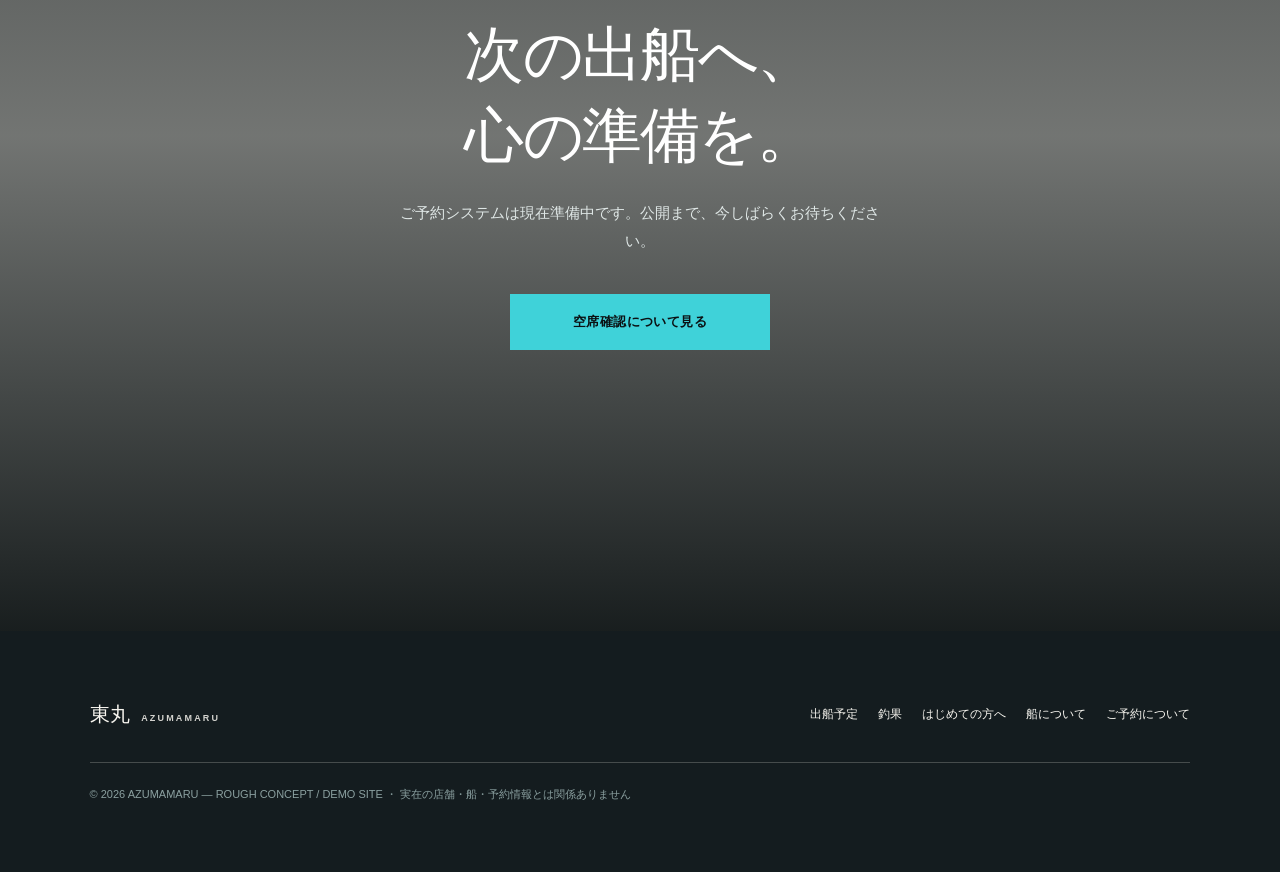
==== commit 1c584004: "Show selected catch sample images" ====
--- a/index.html
+++ b/index.html
@@ -112,26 +112,24 @@
       <div class="section-head">
         <div>
           <p class="section-label reveal">03 — LATEST CATCH</p>
-          <h2 id="catch-title" class="reveal-mask"><span>釣果（コンセプト）。</span></h2>
+          <h2 id="catch-title" class="reveal-mask"><span>釣果イメージ。</span></h2>
         </div>
-        <p class="section-note reveal">※ 掲載ビジュアルは演出用のプレースホルダーです。実際の釣果・魚種を示すものではありません。</p>
-      </div>
-      <div class="catch-grid">
+        <p class="section-note reveal">※ 掲載写真はイメージ生成によるサンプルです。実際の東丸の釣果・魚種を示すものではありません。</p>
+      </div>
+      <div class="catch-grid catch-grid--samples">
         <article class="catch-card reveal-img">
-          <div class="catch-card__visual catch-card__visual--a"><span class="catch-card__tag">DEMO</span></div>
-          <p class="catch-card__caption">釣果イメージ（仮）01</p>
+          <div class="catch-card__visual">
+            <img src="media/catch-sample-01.webp" alt="青物を手にした釣果イメージのサンプル" loading="lazy">
+            <span class="catch-card__tag">SAMPLE</span>
+          </div>
+          <p class="catch-card__caption">釣果イメージ（サンプル）01</p>
         </article>
-        <article class="catch-card reveal-img" style="--reveal-delay:.06s">
-          <div class="catch-card__visual catch-card__visual--b"><span class="catch-card__tag">DEMO</span></div>
-          <p class="catch-card__caption">釣果イメージ（仮）02</p>
-        </article>
-        <article class="catch-card reveal-img" style="--reveal-delay:.12s">
-          <div class="catch-card__visual catch-card__visual--c"><span class="catch-card__tag">DEMO</span></div>
-          <p class="catch-card__caption">釣果イメージ（仮）03</p>
-        </article>
-        <article class="catch-card reveal-img" style="--reveal-delay:.18s">
-          <div class="catch-card__visual catch-card__visual--d"><span class="catch-card__tag">DEMO</span></div>
-          <p class="catch-card__caption">釣果イメージ（仮）04</p>
+        <article class="catch-card reveal-img" style="--reveal-delay:.08s">
+          <div class="catch-card__visual">
+            <img src="media/catch-sample-02.webp" alt="クーラーボックスに並んだ釣果イメージのサンプル" loading="lazy">
+            <span class="catch-card__tag">SAMPLE</span>
+          </div>
+          <p class="catch-card__caption">釣果イメージ（サンプル）02</p>
         </article>
       </div>
     </section>
--- a/rough-style.css
+++ b/rough-style.css
@@ -180,6 +180,8 @@
 .section-note{font-size:12px;line-height:1.7;color:var(--sea-deep);max-width:320px;opacity:.85}
 .catch-grid{display:grid;grid-template-columns:repeat(4,1fr);gap:1.6vw}
 .catch-card{display:flex;flex-direction:column;gap:16px}
+.catch-grid--samples{grid-template-columns:repeat(2,minmax(0,1fr));max-width:680px}
+.catch-card__visual img{display:block;width:100%;height:100%;object-fit:cover}
 .catch-card__visual{
   position:relative;aspect-ratio:4/5;overflow:hidden;
   background-color:var(--ink);
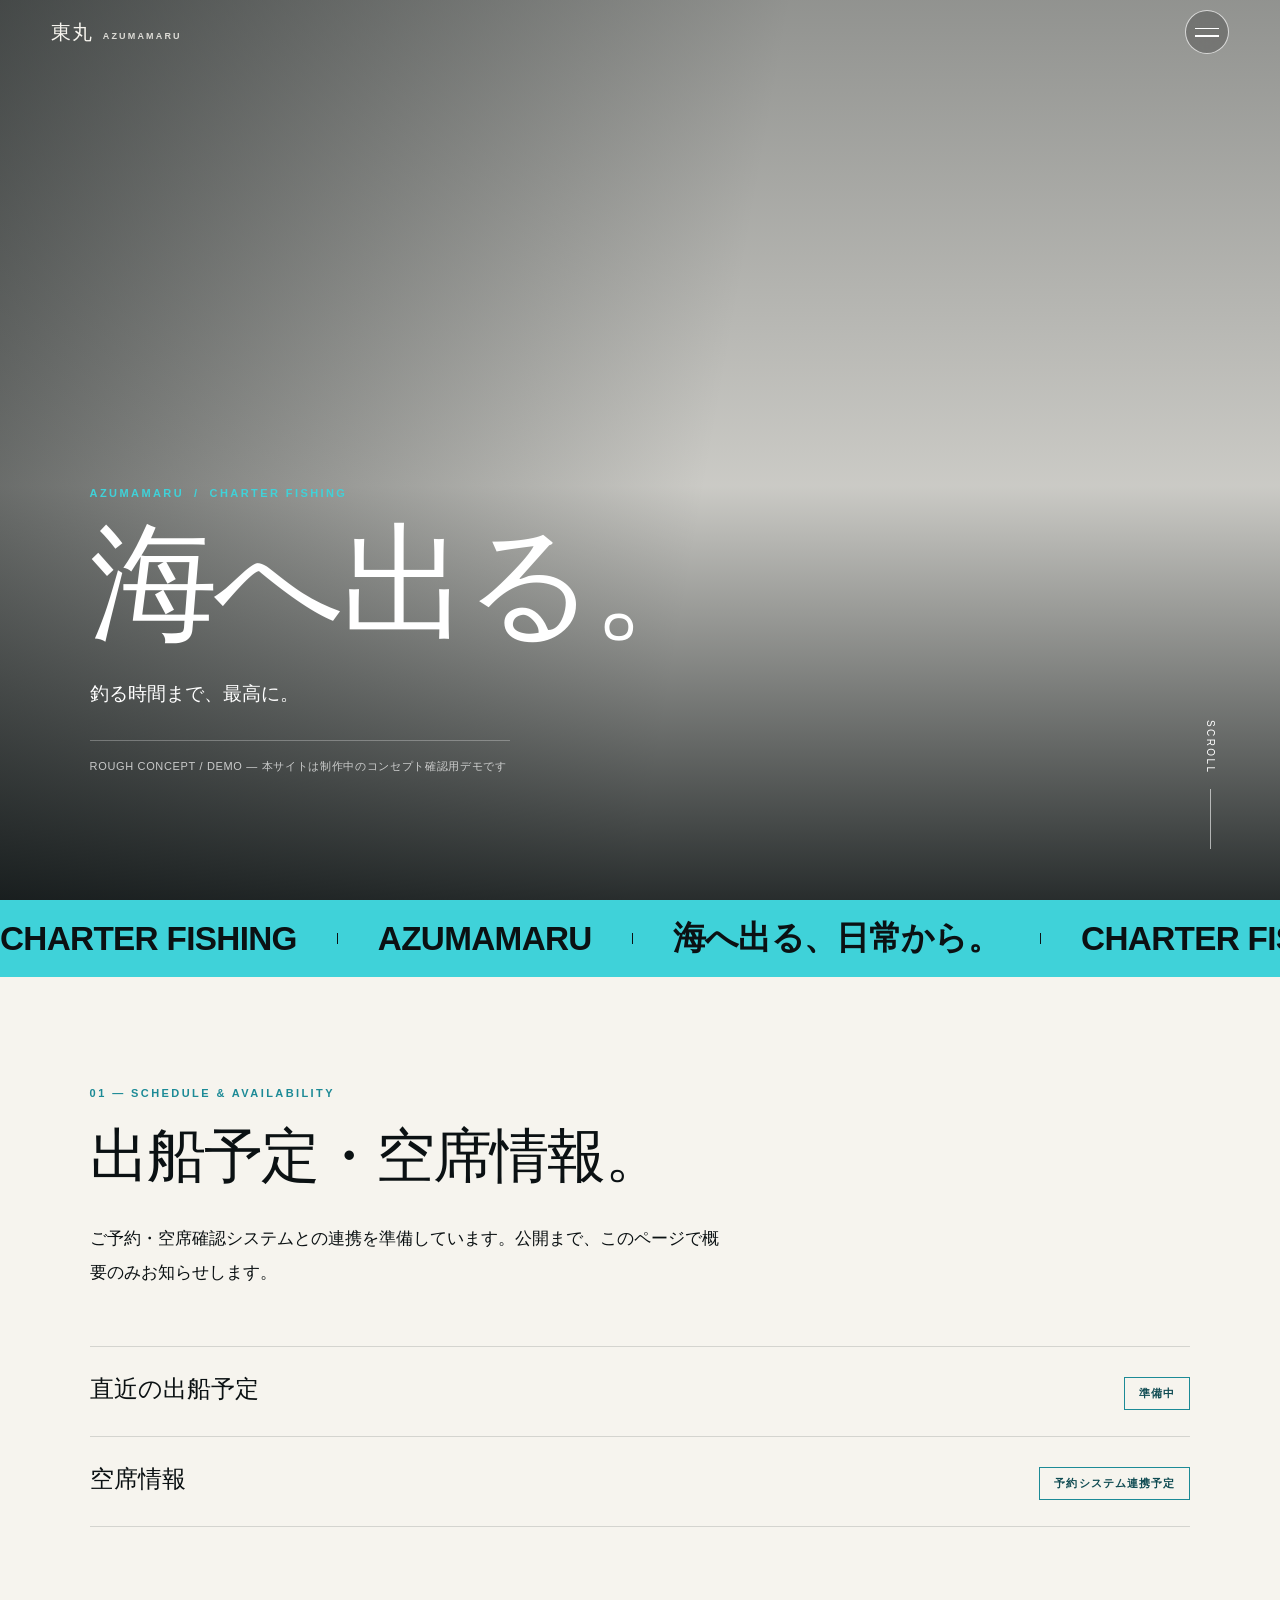
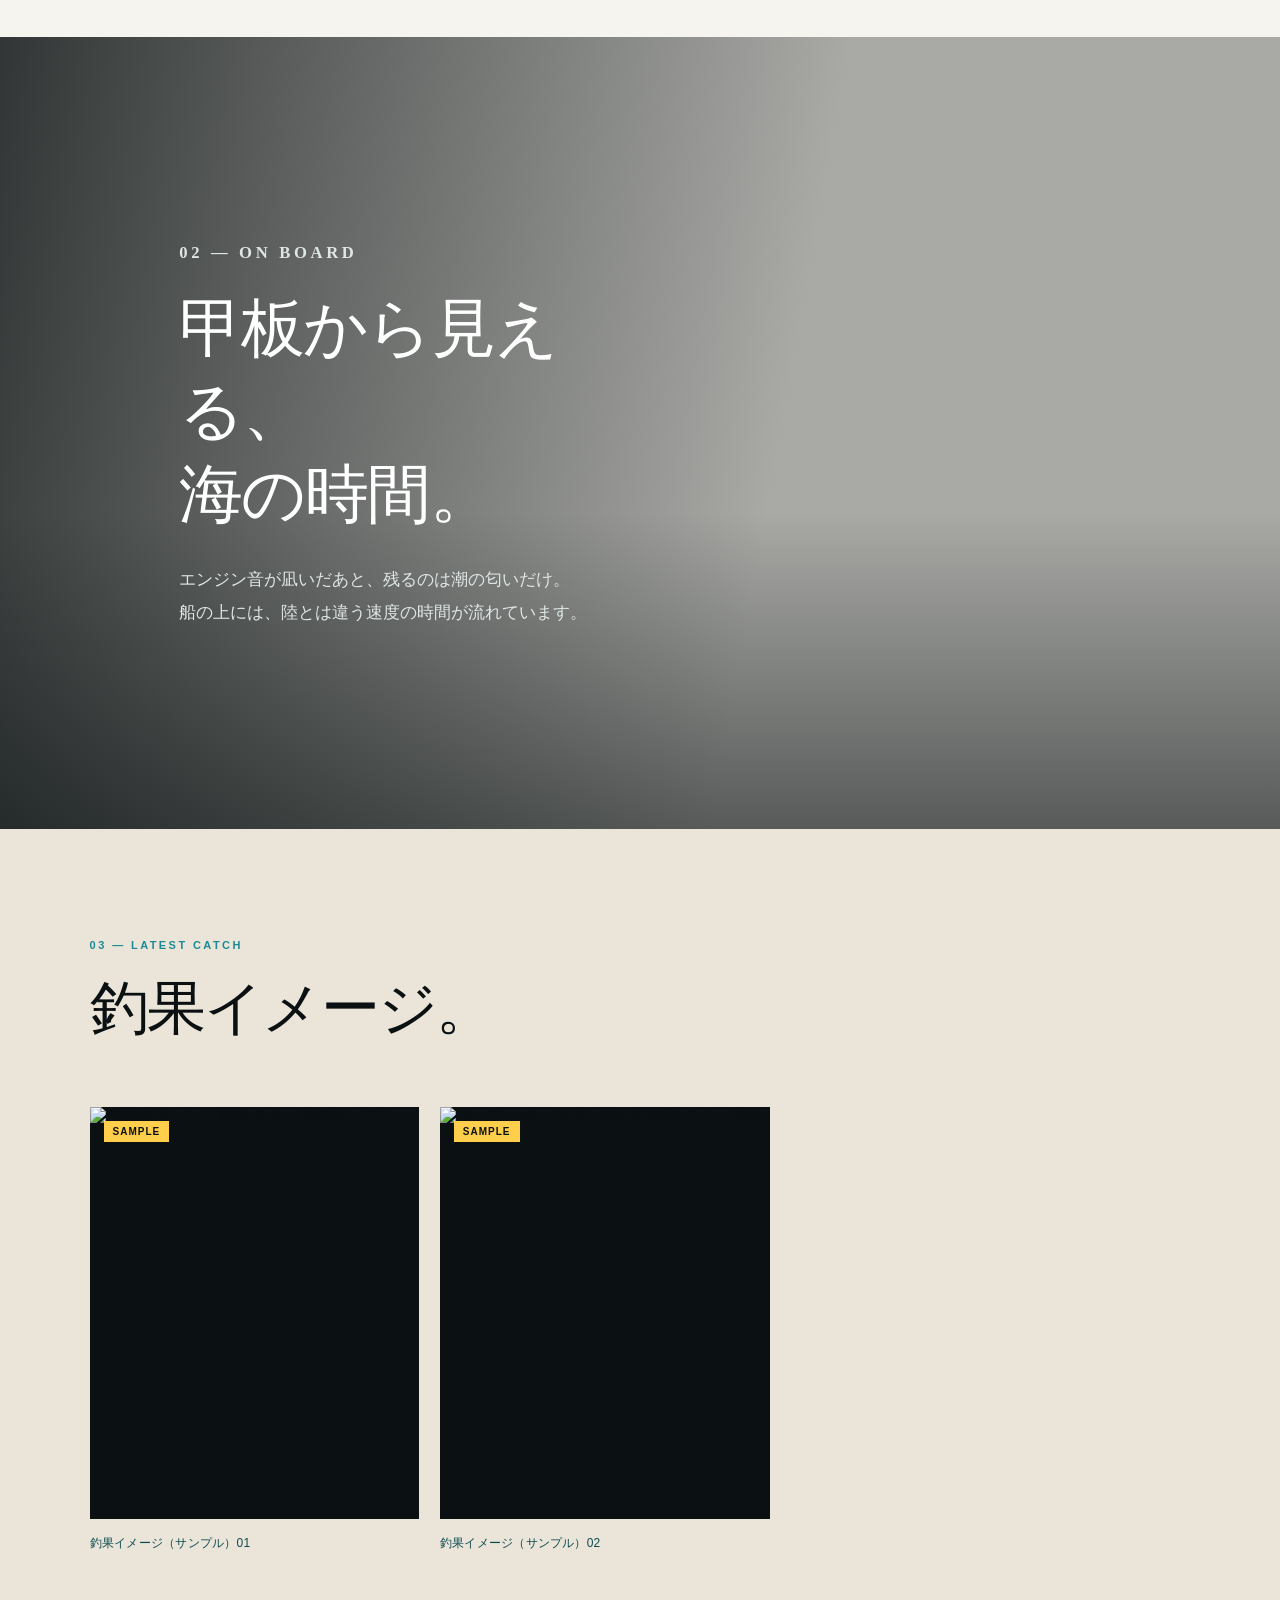
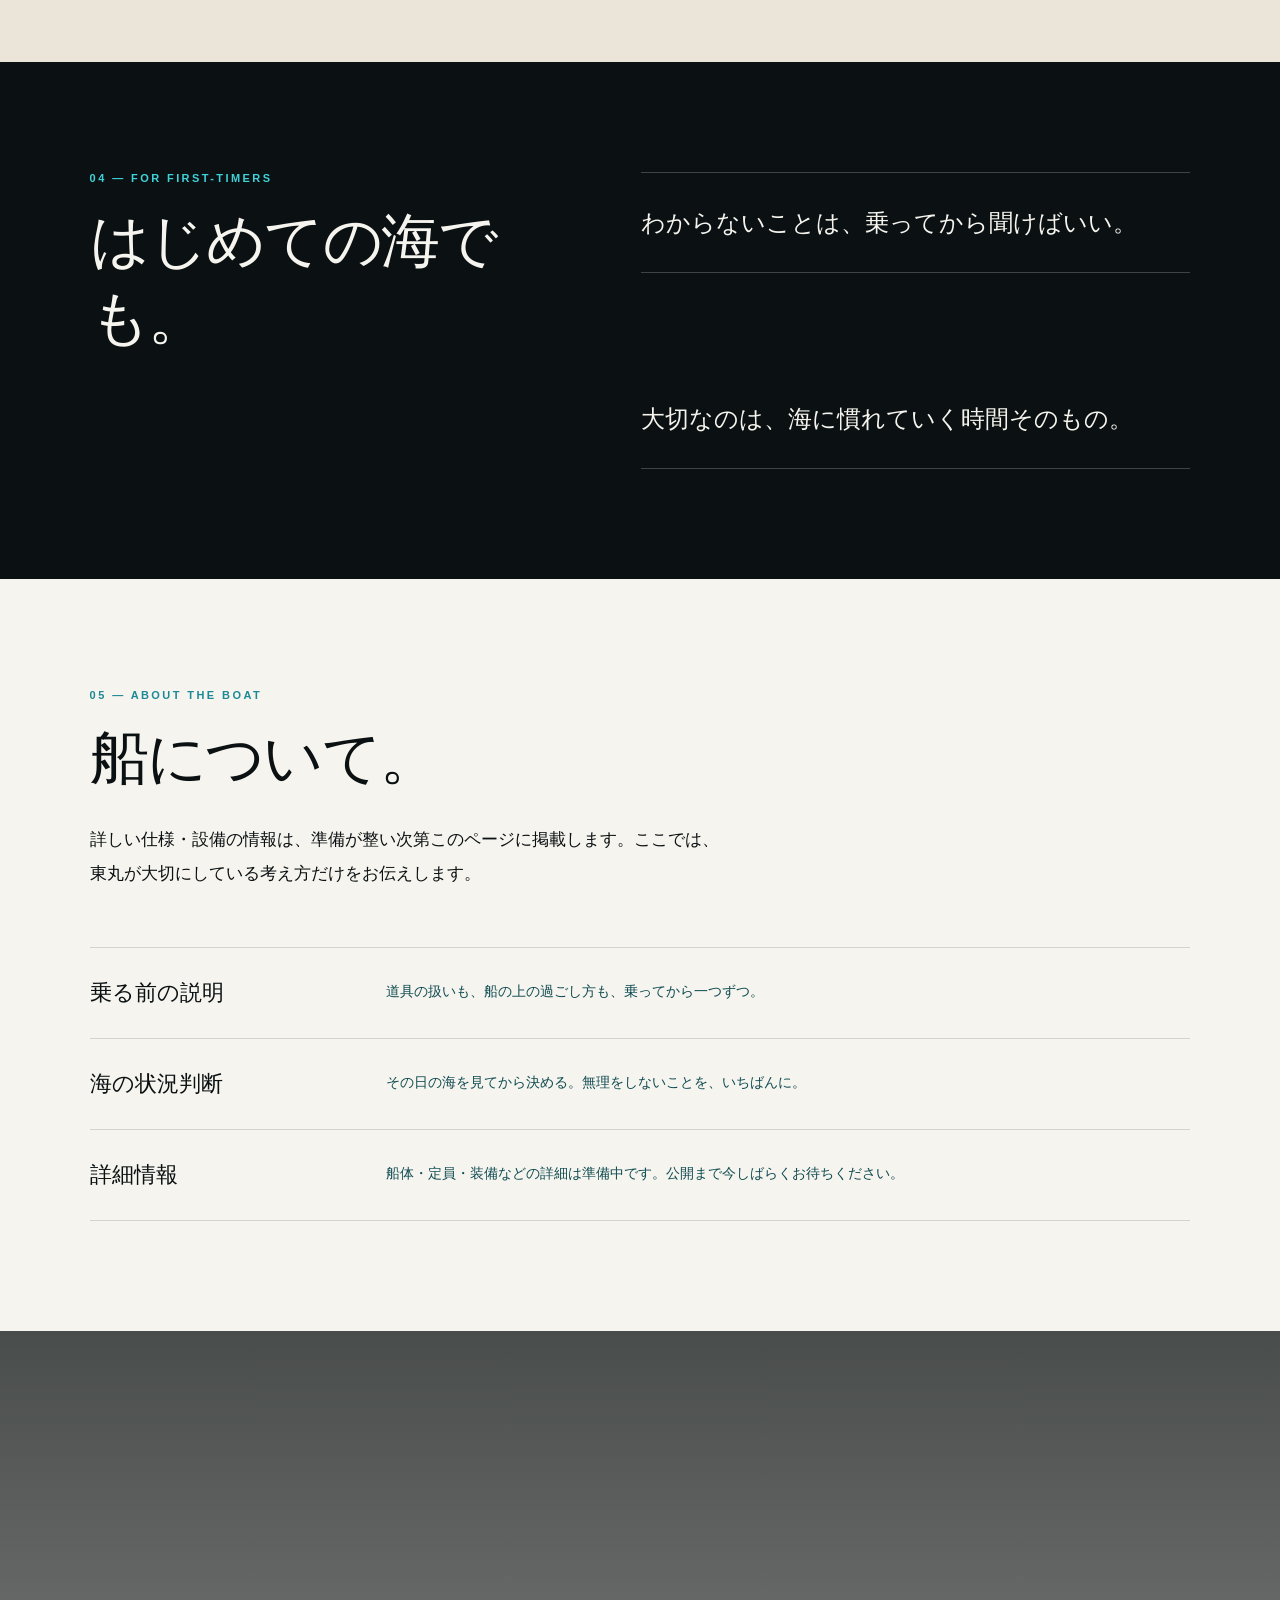
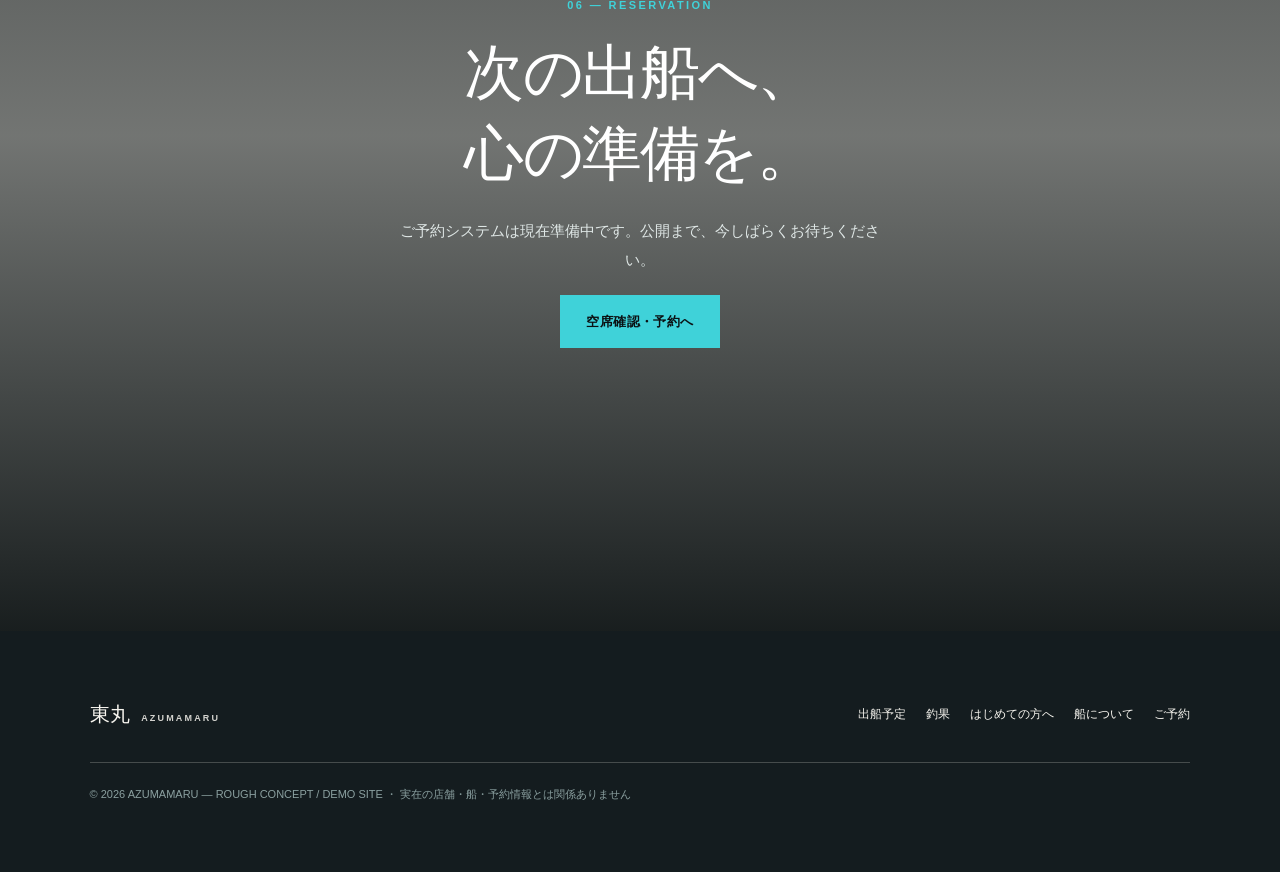
==== commit de0f5927: "Link homepage to reservation form and JPEG catch samples" ====
--- a/index.html
+++ b/index.html
@@ -25,7 +25,7 @@
         <a href="#boat">船について</a>
       </nav>
       <div class="site-header__actions">
-        <a class="header-cta" href="#schedule">空席確認</a>
+        <a class="header-cta" href="reservation.html">空席確認</a>
         <button type="button" class="menu-toggle" id="menuToggle" aria-expanded="false" aria-controls="navOverlay" aria-label="メニューを開く">
           <span class="menu-toggle__bar"></span>
           <span class="menu-toggle__bar"></span>
@@ -42,7 +42,7 @@
       <a href="#catch">釣果</a>
       <a href="#first-timer">はじめての方へ</a>
       <a href="#boat">船について</a>
-      <a href="#reserve">ご予約について</a>
+      <a href="reservation.html">ご予約</a>
     </nav>
   </noscript>
 
@@ -54,7 +54,7 @@
         <li><a href="#catch"><span class="nav-overlay__num">02</span>釣果</a></li>
         <li><a href="#boat"><span class="nav-overlay__num">03</span>船について</a></li>
       </ol>
-      <a class="nav-overlay__cta" href="#schedule">空席確認</a>
+      <a class="nav-overlay__cta" href="reservation.html">空席確認</a>
     </div>
   </nav>
 
@@ -85,21 +85,13 @@
       <h2 id="schedule-title" class="reveal-mask"><span>出船予定・空席情報。</span></h2>
       <p class="section-lead reveal">ご予約・空席確認システムとの連携を準備しています。公開まで、このページで概要のみお知らせします。</p>
       <ul class="ledger">
-        <li class="reveal">
-          <span class="ledger__label">直近の出船予定</span>
-          <span class="ledger__status">準備中</span>
-        </li>
-        <li class="reveal" style="--reveal-delay:.08s">
-          <span class="ledger__label">空席情報</span>
-          <span class="ledger__status">予約システム連携予定</span>
-        </li>
+        <li class="reveal"><span class="ledger__label">直近の出船予定</span><span class="ledger__status">準備中</span></li>
+        <li class="reveal" style="--reveal-delay:.08s"><span class="ledger__label">空席情報</span><span class="ledger__status">予約システム連携予定</span></li>
       </ul>
     </section>
 
     <section class="section voyage" id="voyage" aria-labelledby="voyage-title">
-      <video class="voyage__video bg-video" autoplay muted loop playsinline preload="metadata" aria-hidden="true">
-        <source src="media/deck-sea.mp4" type="video/mp4">
-      </video>
+      <video class="voyage__video bg-video" autoplay muted loop playsinline preload="metadata" aria-hidden="true"><source src="media/deck-sea.mp4" type="video/mp4"></video>
       <div class="voyage__scrim" aria-hidden="true"></div>
       <div class="voyage__content reveal">
         <p class="section-label section-label--light">02 — ON BOARD</p>
@@ -110,25 +102,16 @@
 
     <section class="section catch" id="catch" aria-labelledby="catch-title">
       <div class="section-head">
-        <div>
-          <p class="section-label reveal">03 — LATEST CATCH</p>
-          <h2 id="catch-title" class="reveal-mask"><span>釣果イメージ。</span></h2>
-        </div>
+        <div><p class="section-label reveal">03 — LATEST CATCH</p><h2 id="catch-title" class="reveal-mask"><span>釣果イメージ。</span></h2></div>
         <p class="section-note reveal">※ 掲載写真はイメージ生成によるサンプルです。実際の東丸の釣果・魚種を示すものではありません。</p>
       </div>
       <div class="catch-grid catch-grid--samples">
         <article class="catch-card reveal-img">
-          <div class="catch-card__visual">
-            <img src="media/catch-sample-01.webp" alt="青物を手にした釣果イメージのサンプル" loading="lazy">
-            <span class="catch-card__tag">SAMPLE</span>
-          </div>
+          <div class="catch-card__visual"><img src="media/catch-sample-01.jpg" alt="青物を手にした釣果イメージのサンプル" loading="lazy"><span class="catch-card__tag">SAMPLE</span></div>
           <p class="catch-card__caption">釣果イメージ（サンプル）01</p>
         </article>
         <article class="catch-card reveal-img" style="--reveal-delay:.08s">
-          <div class="catch-card__visual">
-            <img src="media/catch-sample-02.webp" alt="クーラーボックスに並んだ釣果イメージのサンプル" loading="lazy">
-            <span class="catch-card__tag">SAMPLE</span>
-          </div>
+          <div class="catch-card__visual"><img src="media/catch-sample-02.jpg" alt="クーラーボックスに並んだ釣果イメージのサンプル" loading="lazy"><span class="catch-card__tag">SAMPLE</span></div>
           <p class="catch-card__caption">釣果イメージ（サンプル）02</p>
         </article>
       </div>
@@ -136,10 +119,7 @@
 
     <section class="section first-timer" id="first-timer" aria-labelledby="first-timer-title">
       <div class="first-timer__grid">
-        <div class="reveal">
-          <p class="section-label">04 — FOR FIRST-TIMERS</p>
-          <h2 id="first-timer-title" class="reveal-mask"><span>はじめての海でも。</span></h2>
-        </div>
+        <div class="reveal"><p class="section-label">04 — FOR FIRST-TIMERS</p><h2 id="first-timer-title" class="reveal-mask"><span>はじめての海でも。</span></h2></div>
         <ul class="assurance-list">
           <li class="reveal">わからないことは、乗ってから聞けばいい。</li>
           <li class="reveal" style="--reveal-delay:.06s">必要なものは、少しずつ覚えていけばいい。</li>
@@ -153,31 +133,20 @@
       <h2 id="boat-title" class="reveal-mask"><span>船について。</span></h2>
       <p class="section-lead reveal">詳しい仕様・設備の情報は、準備が整い次第このページに掲載します。ここでは、東丸が大切にしている考え方だけをお伝えします。</p>
       <ul class="boat-list">
-        <li class="reveal">
-          <span class="boat-list__label">乗る前の説明</span>
-          <p class="boat-list__desc">道具の扱いも、船の上の過ごし方も、乗ってから一つずつ。</p>
-        </li>
-        <li class="reveal" style="--reveal-delay:.08s">
-          <span class="boat-list__label">海の状況判断</span>
-          <p class="boat-list__desc">その日の海を見てから決める。無理をしないことを、いちばんに。</p>
-        </li>
-        <li class="reveal" style="--reveal-delay:.16s">
-          <span class="boat-list__label">詳細情報</span>
-          <p class="boat-list__desc">船体・定員・装備などの詳細は準備中です。公開まで今しばらくお待ちください。</p>
-        </li>
+        <li class="reveal"><span class="boat-list__label">乗る前の説明</span><p class="boat-list__desc">道具の扱いも、船の上の過ごし方も、乗ってから一つずつ。</p></li>
+        <li class="reveal" style="--reveal-delay:.08s"><span class="boat-list__label">海の状況判断</span><p class="boat-list__desc">その日の海を見てから決める。無理をしないことを、いちばんに。</p></li>
+        <li class="reveal" style="--reveal-delay:.16s"><span class="boat-list__label">詳細情報</span><p class="boat-list__desc">船体・定員・装備などの詳細は準備中です。公開まで今しばらくお待ちください。</p></li>
       </ul>
     </section>
 
     <section class="section reserve" id="reserve" aria-labelledby="reserve-title">
-      <video class="reserve__video bg-video" autoplay muted loop playsinline preload="metadata" aria-hidden="true">
-        <source src="media/sunset-return.mp4" type="video/mp4">
-      </video>
+      <video class="reserve__video bg-video" autoplay muted loop playsinline preload="metadata" aria-hidden="true"><source src="media/sunset-return.mp4" type="video/mp4"></video>
       <div class="reserve__scrim" aria-hidden="true"></div>
       <div class="reserve__content reveal">
         <p class="eyebrow eyebrow--light">06 — RESERVATION</p>
         <h2 id="reserve-title">次の出船へ、<br>心の準備を。</h2>
         <p class="reserve__lead">ご予約システムは現在準備中です。公開まで、今しばらくお待ちください。</p>
-        <button type="button" class="cta-button" id="reserveDemoBtn">空席確認について見る</button>
+        <a class="cta-button" href="reservation.html">空席確認・予約へ</a>
         <p class="form-status" id="reserveStatus" role="status" aria-live="polite"></p>
       </div>
     </section>
@@ -185,17 +154,8 @@
 
   <footer class="site-footer">
     <div class="site-footer__inner">
-      <a class="brand brand--footer" href="#top" aria-label="AZUMAMARU トップへ戻る">
-        <span class="brand__jp">東丸</span>
-        <span class="brand__en">AZUMAMARU</span>
-      </a>
-      <nav class="footer-nav" aria-label="フッターナビゲーション">
-        <a href="#schedule">出船予定</a>
-        <a href="#catch">釣果</a>
-        <a href="#first-timer">はじめての方へ</a>
-        <a href="#boat">船について</a>
-        <a href="#reserve">ご予約について</a>
-      </nav>
+      <a class="brand brand--footer" href="#top" aria-label="AZUMAMARU トップへ戻る"><span class="brand__jp">東丸</span><span class="brand__en">AZUMAMARU</span></a>
+      <nav class="footer-nav" aria-label="フッターナビゲーション"><a href="#schedule">出船予定</a><a href="#catch">釣果</a><a href="#first-timer">はじめての方へ</a><a href="#boat">船について</a><a href="reservation.html">ご予約</a></nav>
       <p class="footer-note">© 2026 AZUMAMARU — ROUGH CONCEPT / DEMO SITE ・ 実在の店舗・船・予約情報とは関係ありません</p>
     </div>
   </footer>
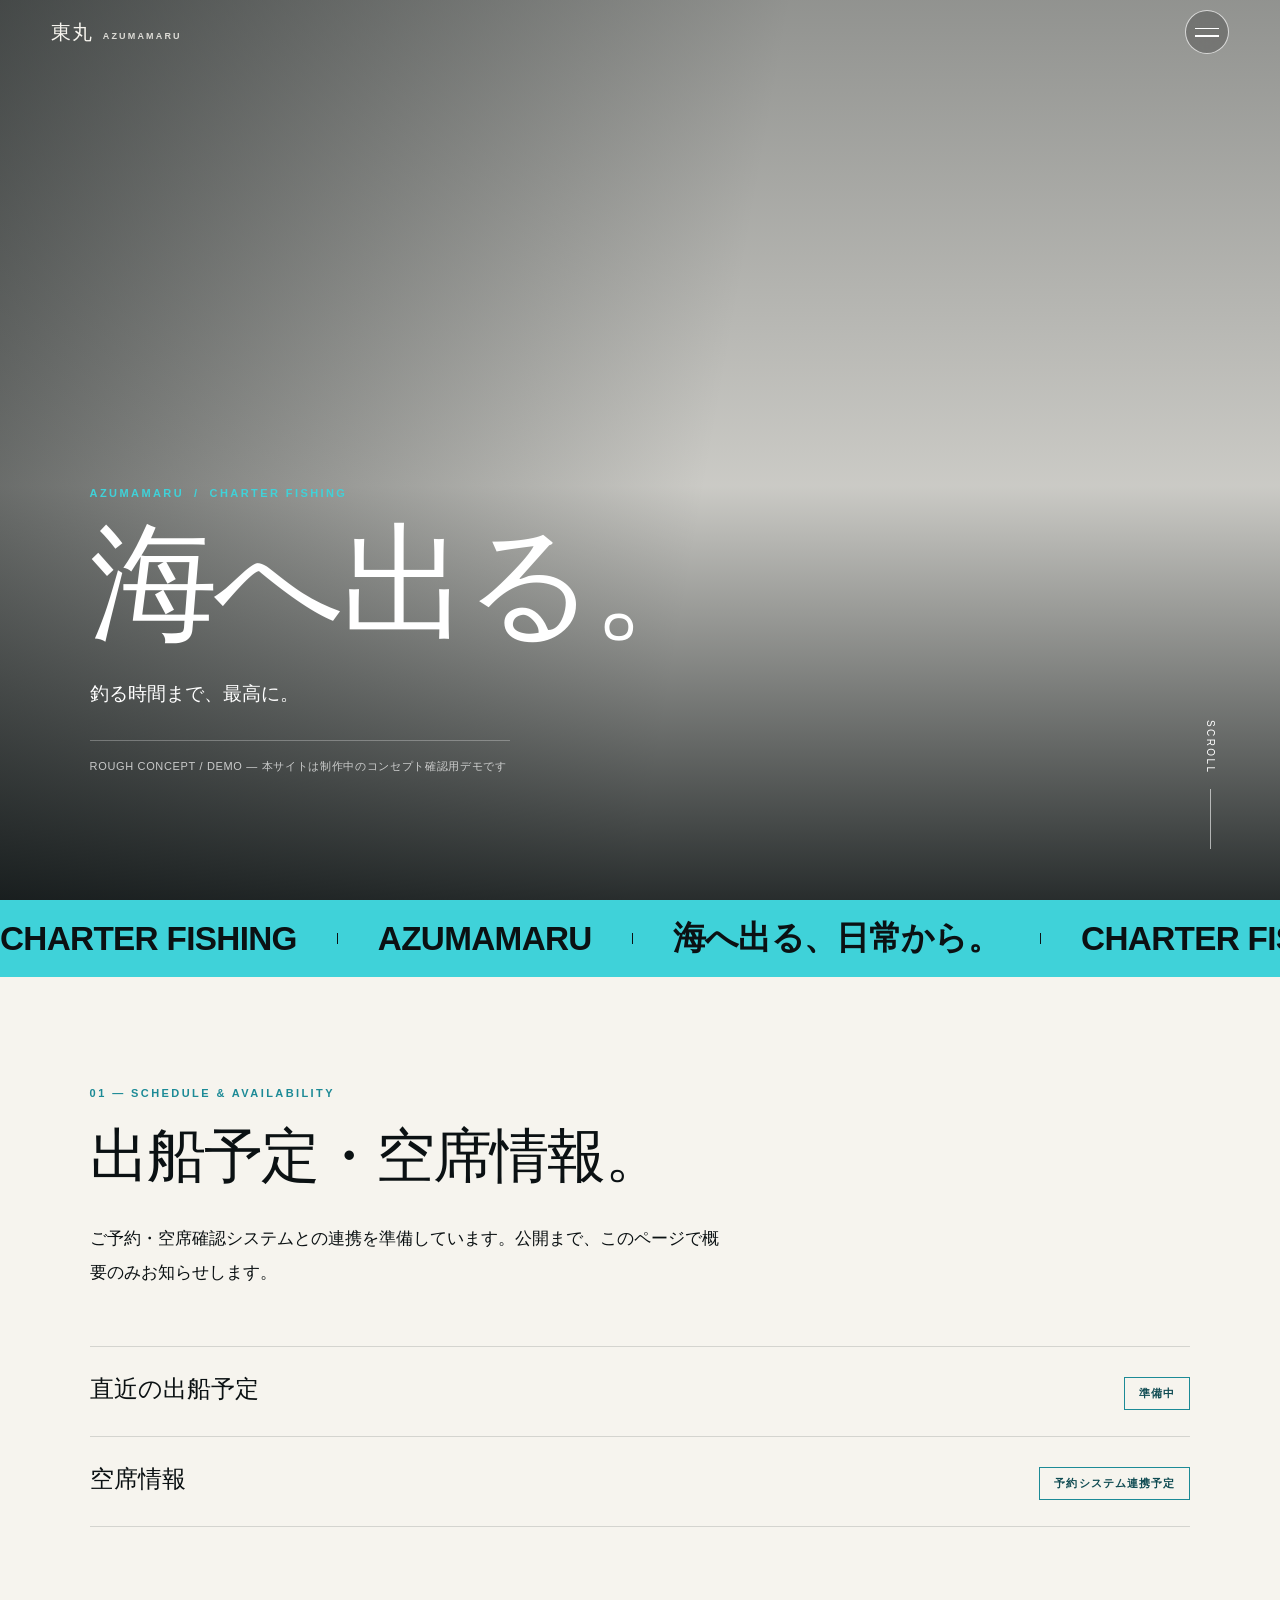
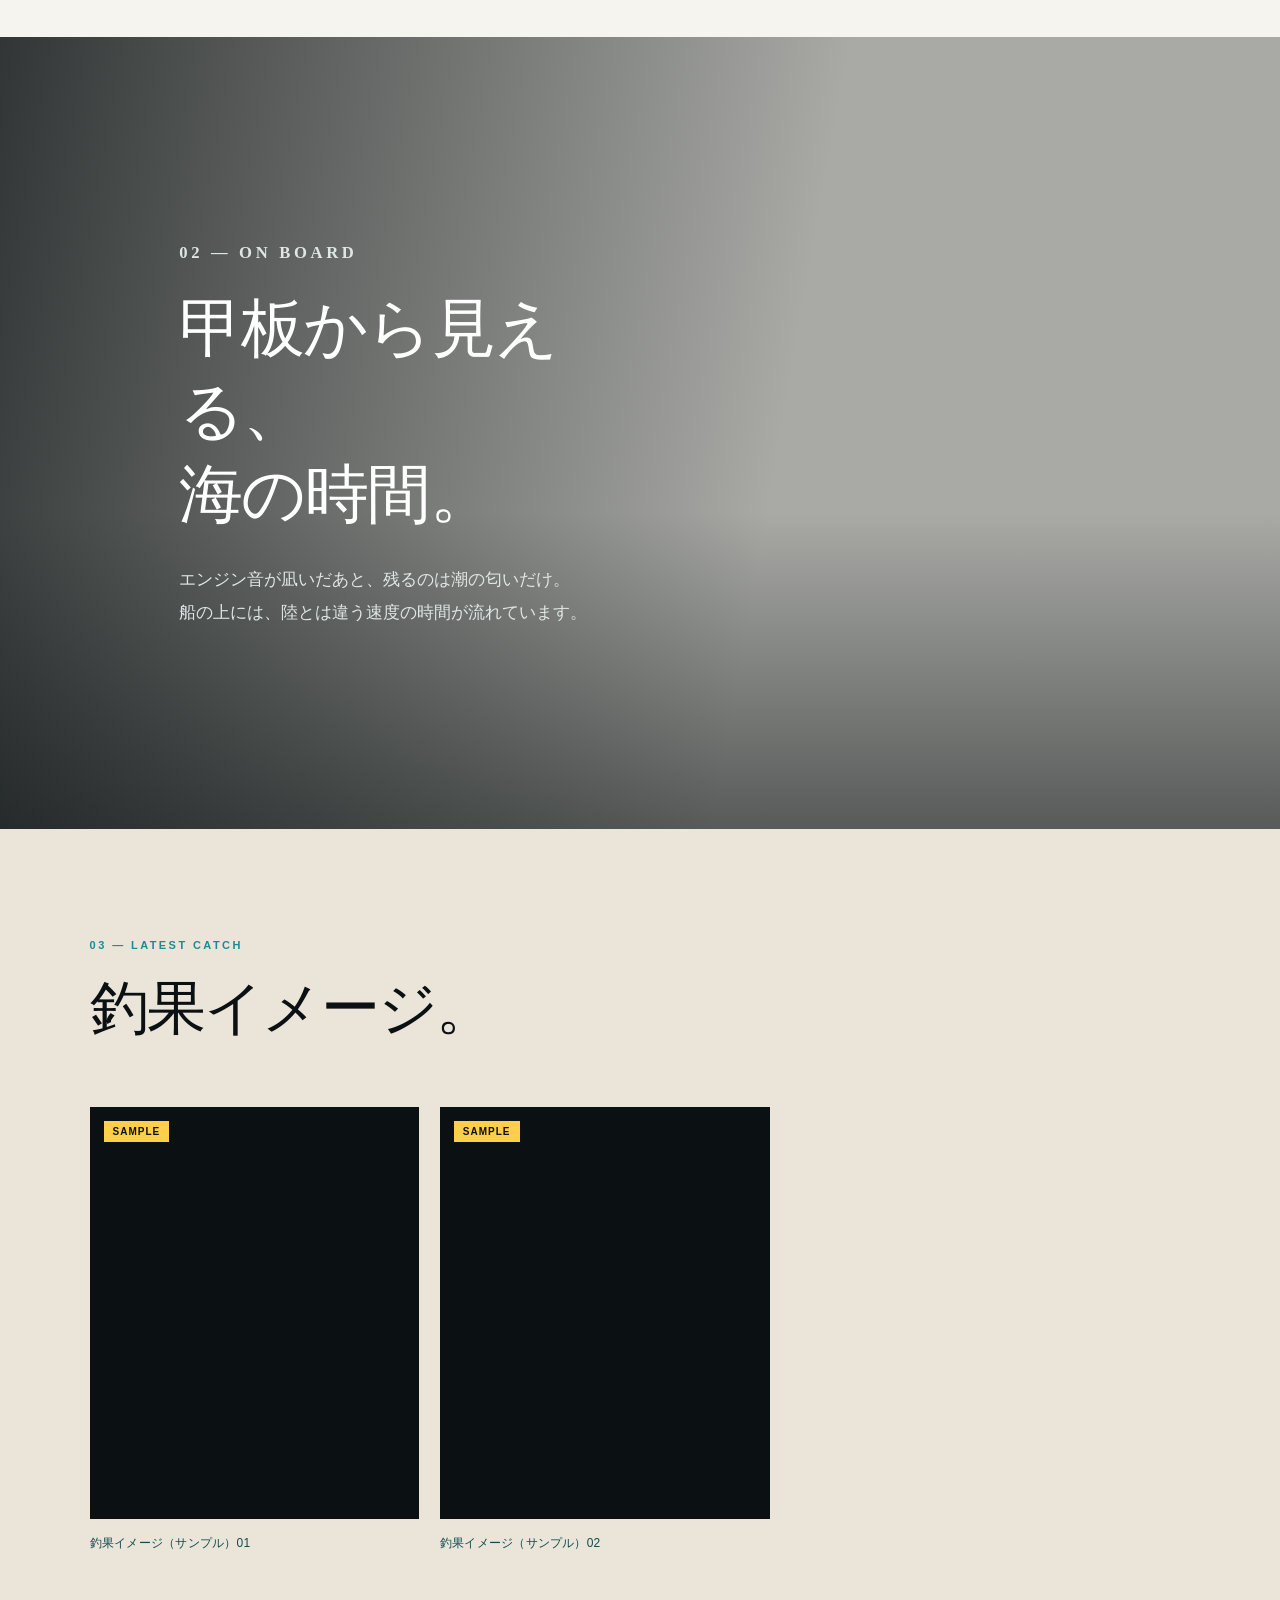
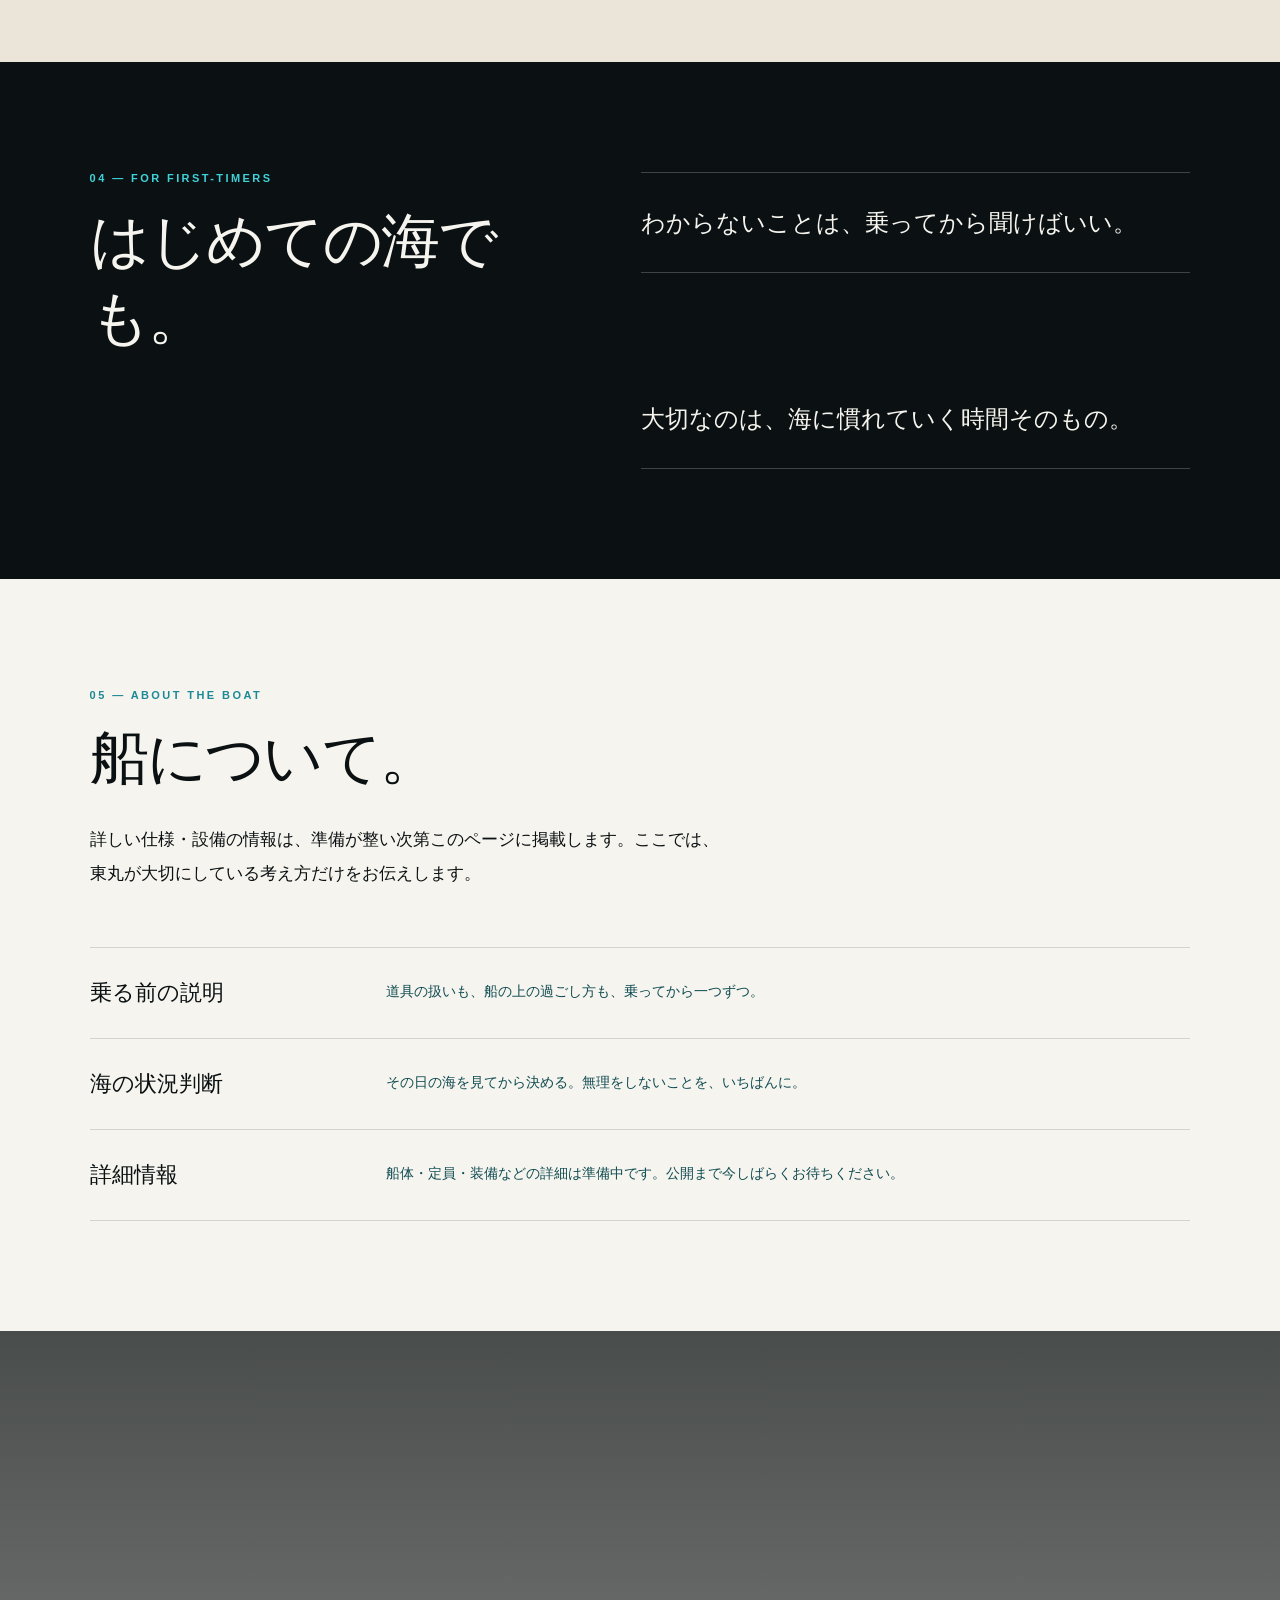
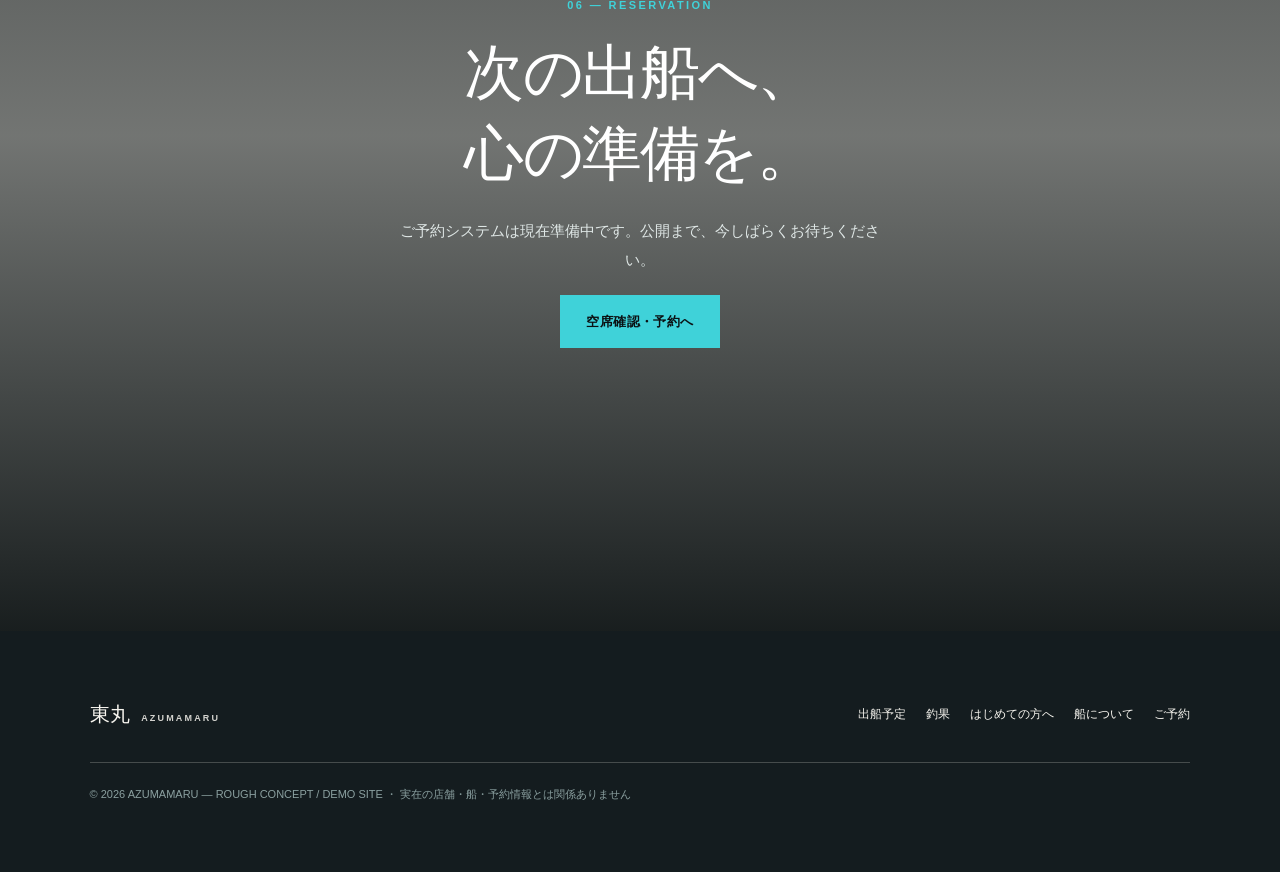
==== commit 90a95e27: "Restore catch sample images with cache busting" ====
--- a/index.html
+++ b/index.html
@@ -107,11 +107,11 @@
       </div>
       <div class="catch-grid catch-grid--samples">
         <article class="catch-card reveal-img">
-          <div class="catch-card__visual"><img src="media/catch-sample-01.jpg" alt="青物を手にした釣果イメージのサンプル" loading="lazy"><span class="catch-card__tag">SAMPLE</span></div>
+          <div class="catch-card__visual"><img src="media/catch-sample-01.webp?v=20260911-2" alt="青物を手にした釣果イメージのサンプル" decoding="async"><span class="catch-card__tag">SAMPLE</span></div>
           <p class="catch-card__caption">釣果イメージ（サンプル）01</p>
         </article>
         <article class="catch-card reveal-img" style="--reveal-delay:.08s">
-          <div class="catch-card__visual"><img src="media/catch-sample-02.jpg" alt="クーラーボックスに並んだ釣果イメージのサンプル" loading="lazy"><span class="catch-card__tag">SAMPLE</span></div>
+          <div class="catch-card__visual"><img src="media/catch-sample-02.webp?v=20260911-2" alt="クーラーボックスに並んだ釣果イメージのサンプル" decoding="async"><span class="catch-card__tag">SAMPLE</span></div>
           <p class="catch-card__caption">釣果イメージ（サンプル）02</p>
         </article>
       </div>
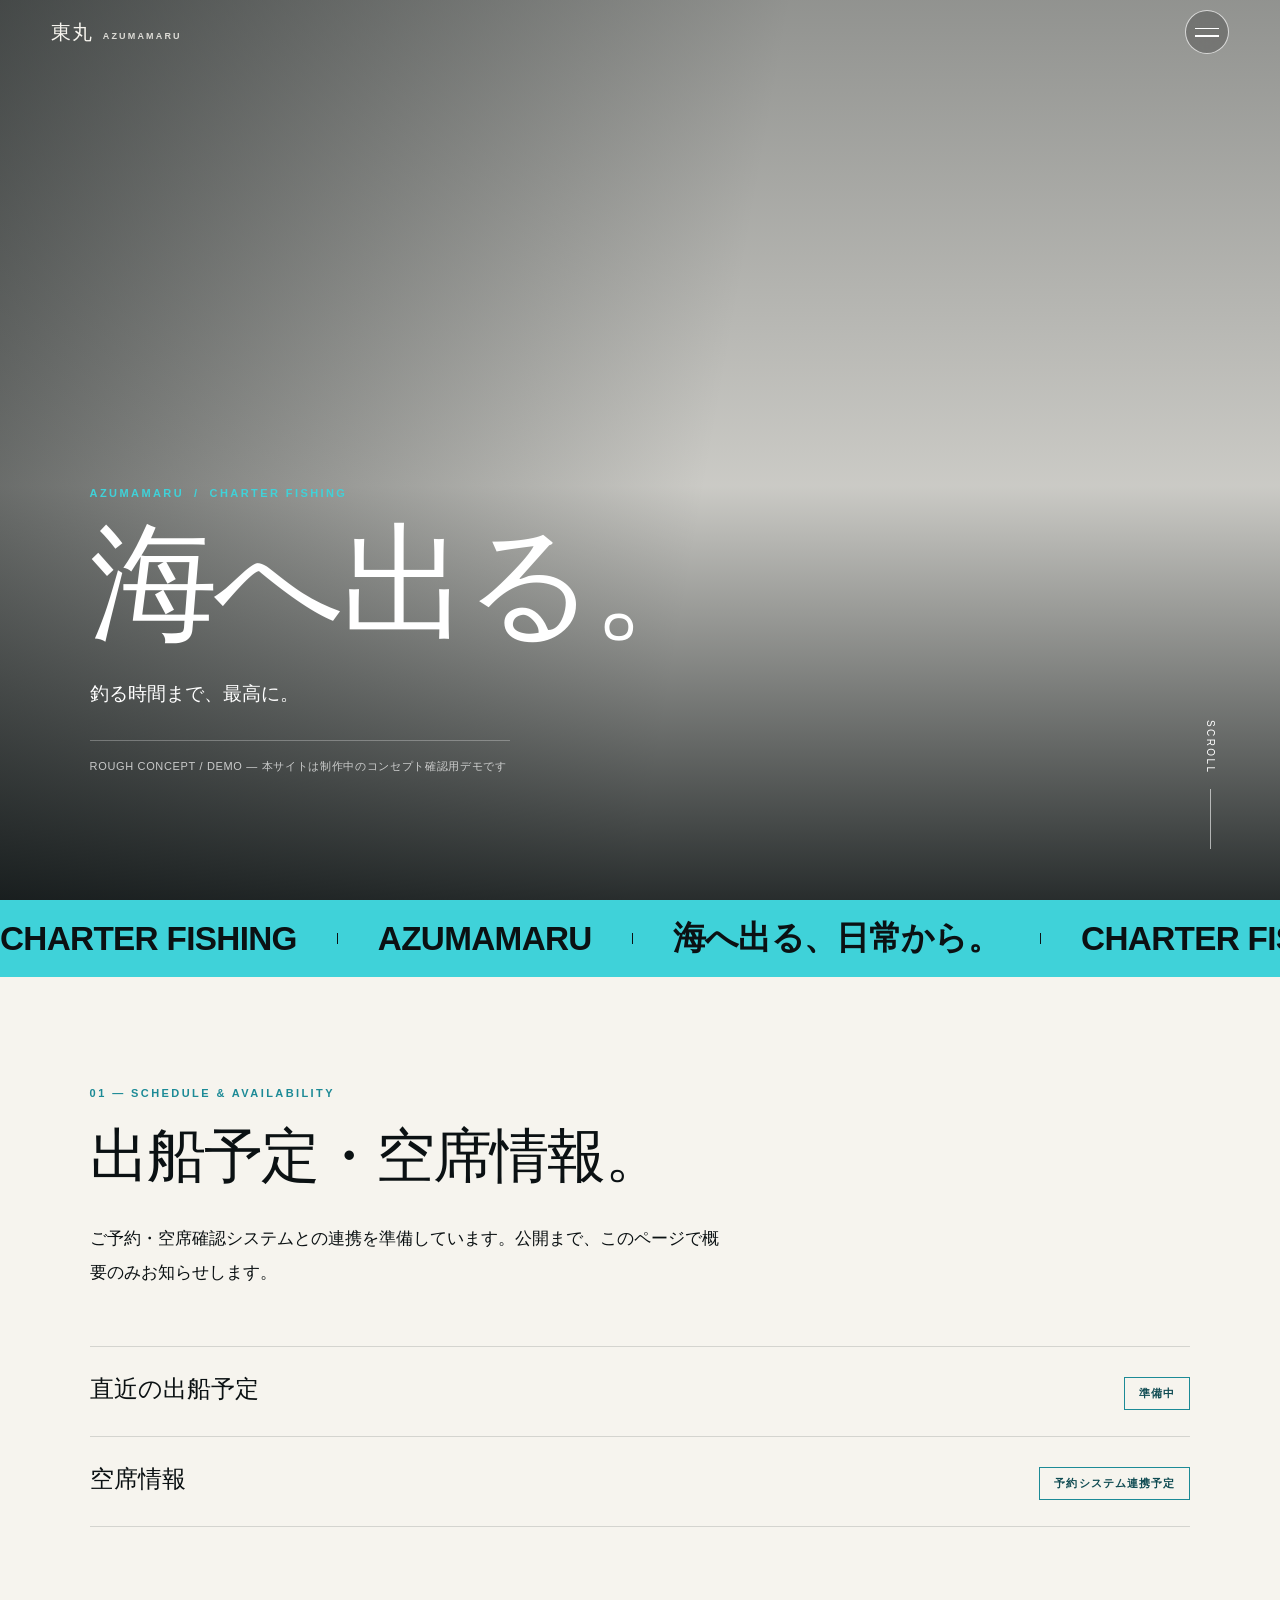
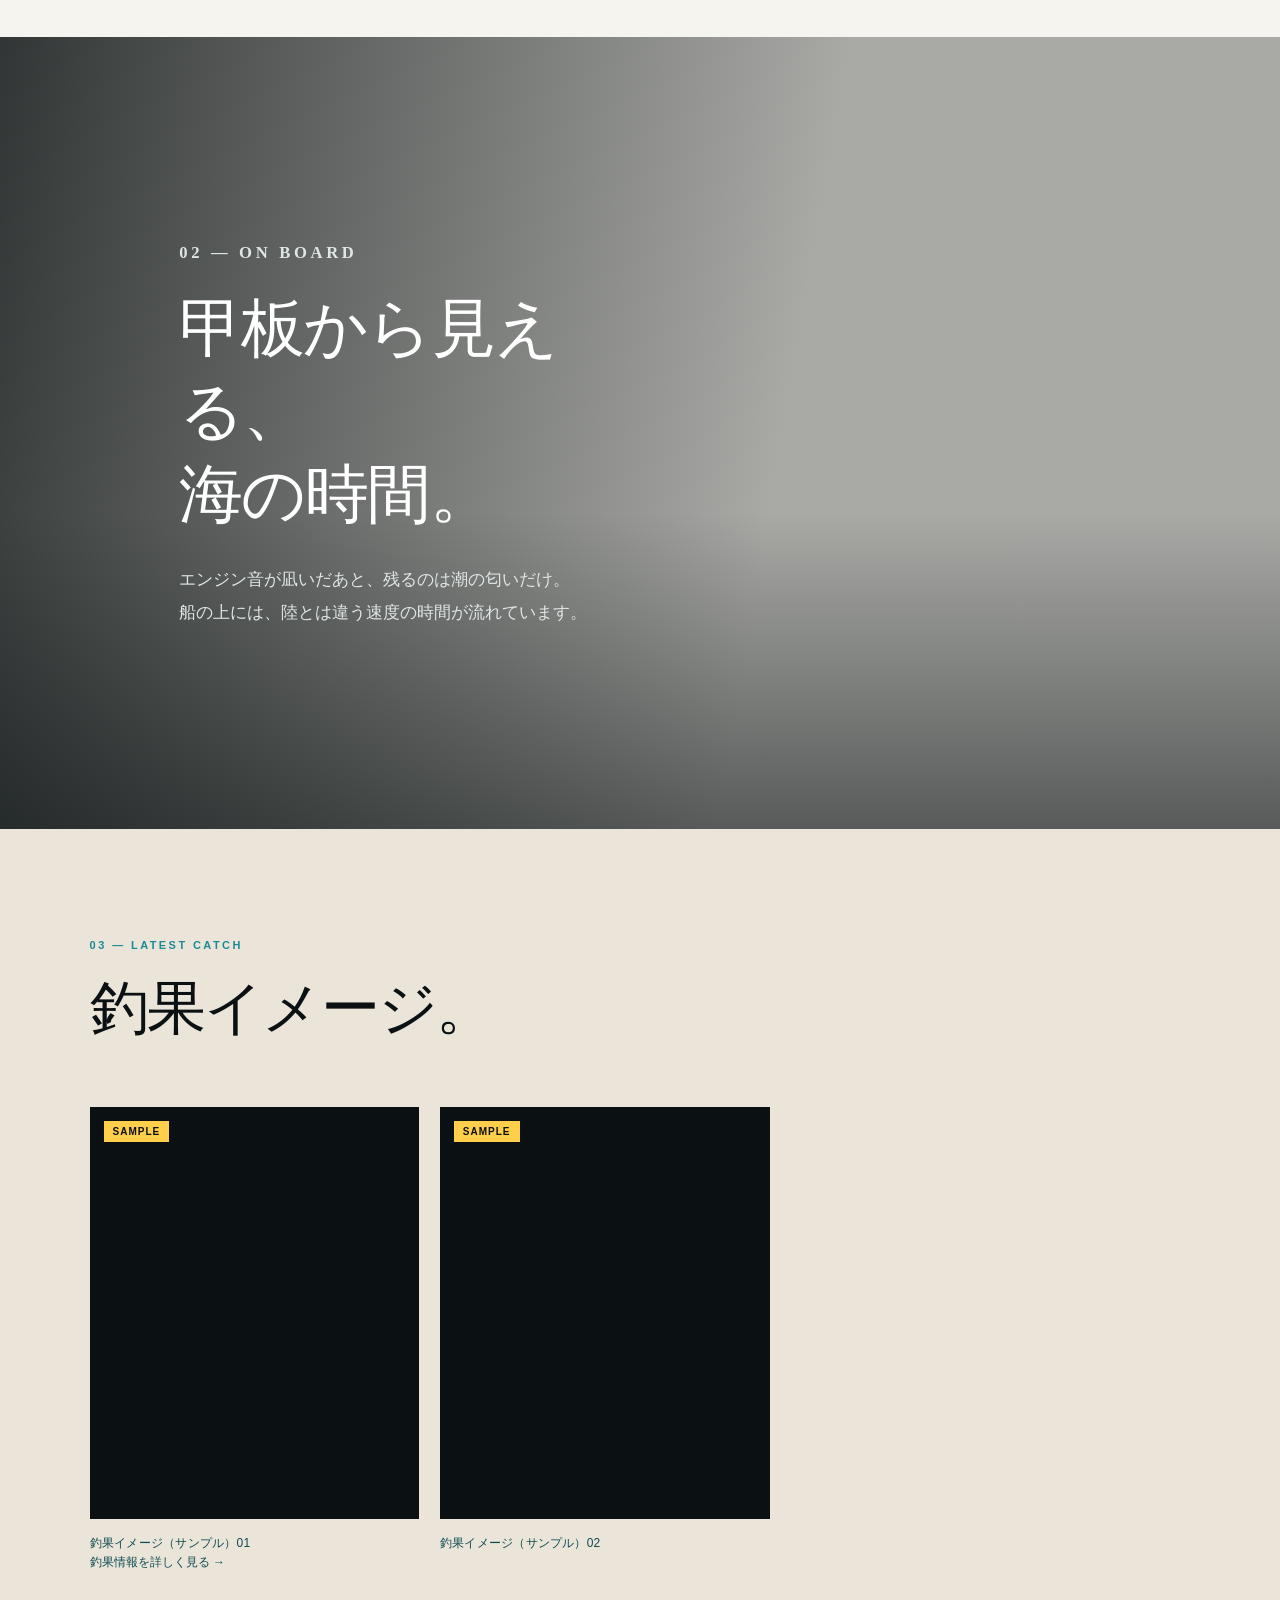
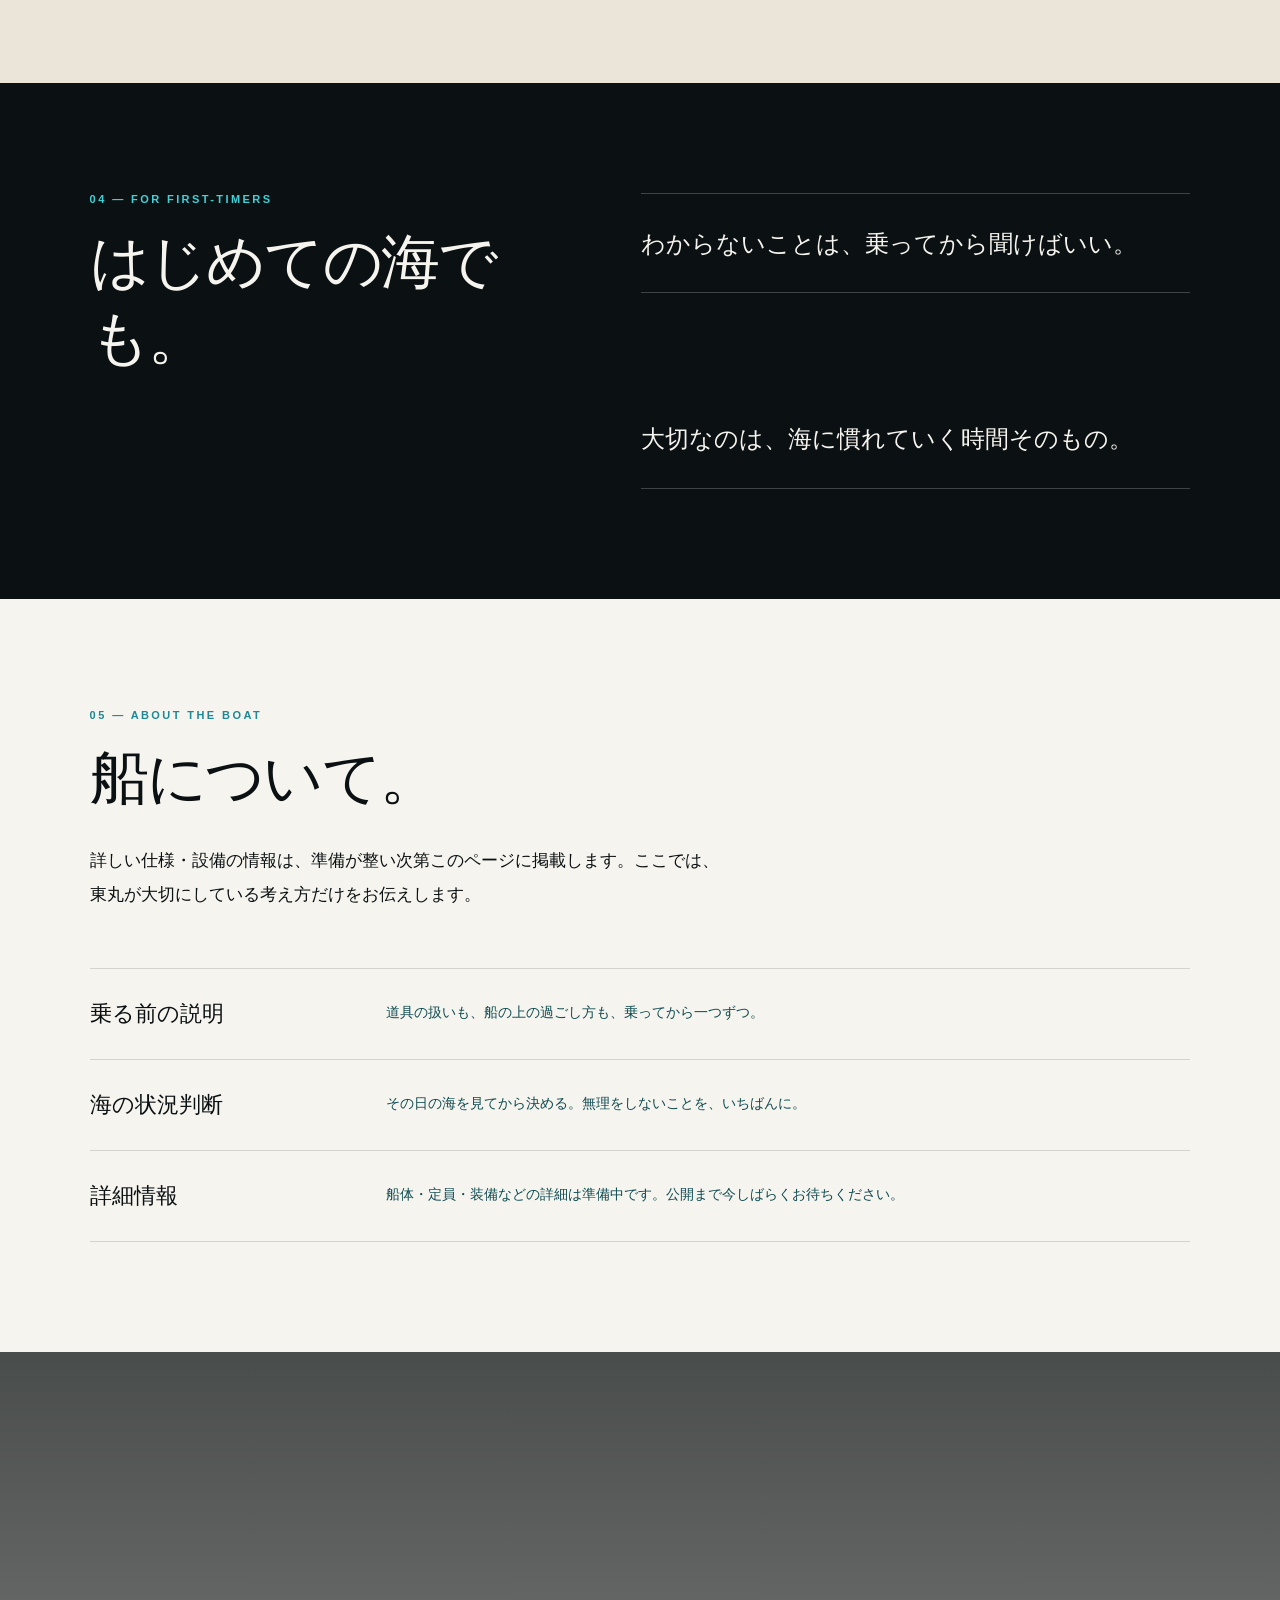
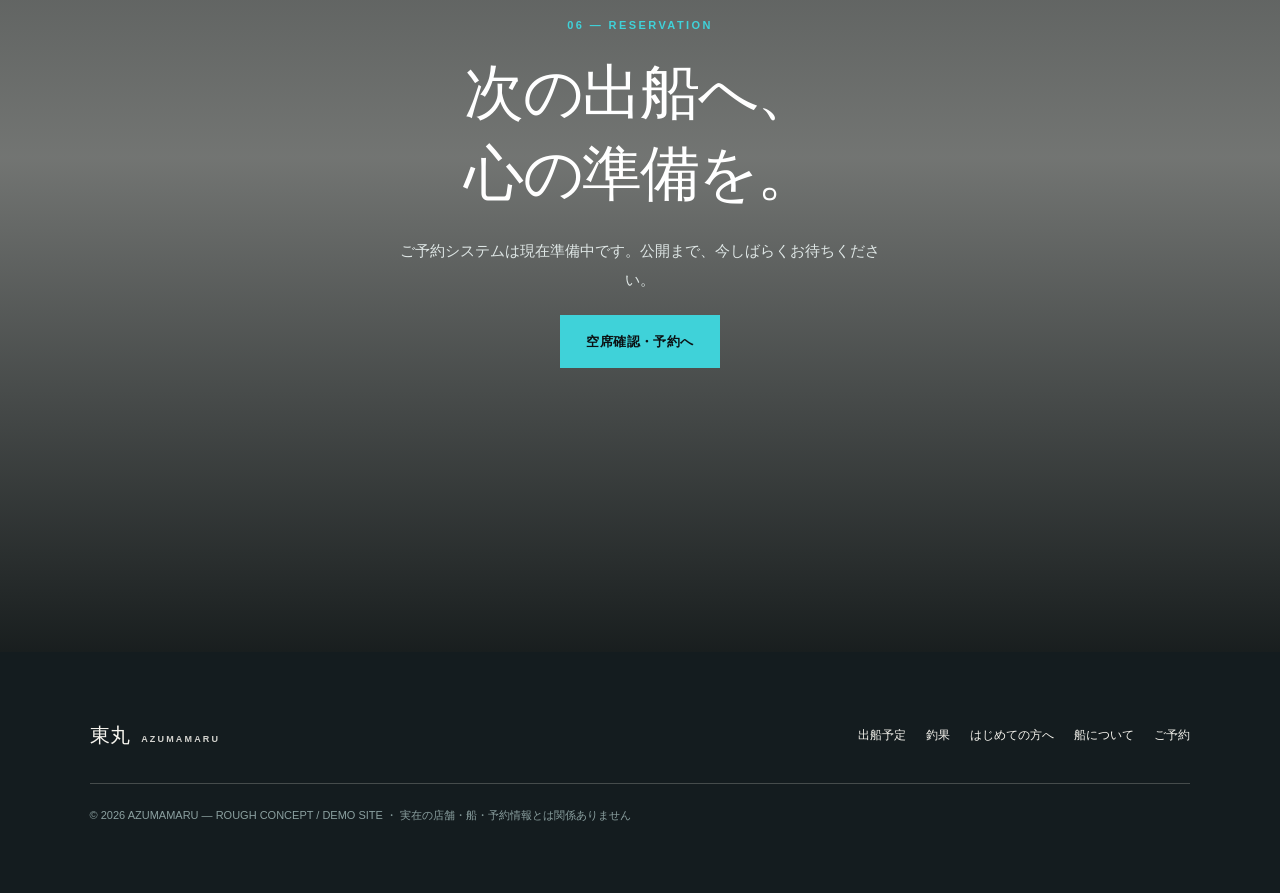
==== commit d22345a5: "Improve catch page navigation from homepage" ====
--- a/index.html
+++ b/index.html
@@ -21,7 +21,7 @@
       </a>
       <nav class="site-nav" aria-label="メインナビゲーション">
         <a href="#schedule">出船予定</a>
-        <a href="#catch">釣果</a>
+        <a href="catches.html">釣果</a>
         <a href="#boat">船について</a>
       </nav>
       <div class="site-header__actions">
@@ -39,7 +39,7 @@
       <a href="#top">トップ</a>
       <a href="#schedule">出船予定</a>
       <a href="#voyage">船上の時間</a>
-      <a href="#catch">釣果</a>
+      <a href="catches.html">釣果</a>
       <a href="#first-timer">はじめての方へ</a>
       <a href="#boat">船について</a>
       <a href="reservation.html">ご予約</a>
@@ -51,7 +51,7 @@
       <p class="nav-overlay__label">NAVIGATION</p>
       <ol class="nav-overlay__list">
         <li><a href="#schedule"><span class="nav-overlay__num">01</span>出船予定</a></li>
-        <li><a href="#catch"><span class="nav-overlay__num">02</span>釣果</a></li>
+        <li><a href="catches.html"><span class="nav-overlay__num">02</span>釣果</a></li>
         <li><a href="#boat"><span class="nav-overlay__num">03</span>船について</a></li>
       </ol>
       <a class="nav-overlay__cta" href="reservation.html">空席確認</a>
@@ -115,6 +115,7 @@
           <p class="catch-card__caption">釣果イメージ（サンプル）02</p>
         </article>
       </div>
+      <p class="section-note reveal"><a href="catches.html">釣果情報を詳しく見る →</a></p>
     </section>
 
     <section class="section first-timer" id="first-timer" aria-labelledby="first-timer-title">
@@ -155,11 +156,11 @@
   <footer class="site-footer">
     <div class="site-footer__inner">
       <a class="brand brand--footer" href="#top" aria-label="AZUMAMARU トップへ戻る"><span class="brand__jp">東丸</span><span class="brand__en">AZUMAMARU</span></a>
-      <nav class="footer-nav" aria-label="フッターナビゲーション"><a href="#schedule">出船予定</a><a href="#catch">釣果</a><a href="#first-timer">はじめての方へ</a><a href="#boat">船について</a><a href="reservation.html">ご予約</a></nav>
+      <nav class="footer-nav" aria-label="フッターナビゲーション"><a href="#schedule">出船予定</a><a href="catches.html">釣果</a><a href="#first-timer">はじめての方へ</a><a href="#boat">船について</a><a href="reservation.html">ご予約</a></nav>
       <p class="footer-note">© 2026 AZUMAMARU — ROUGH CONCEPT / DEMO SITE ・ 実在の店舗・船・予約情報とは関係ありません</p>
     </div>
   </footer>
 
   <script src="rough-script.js"></script>
 </body>
-</html>
+</html>
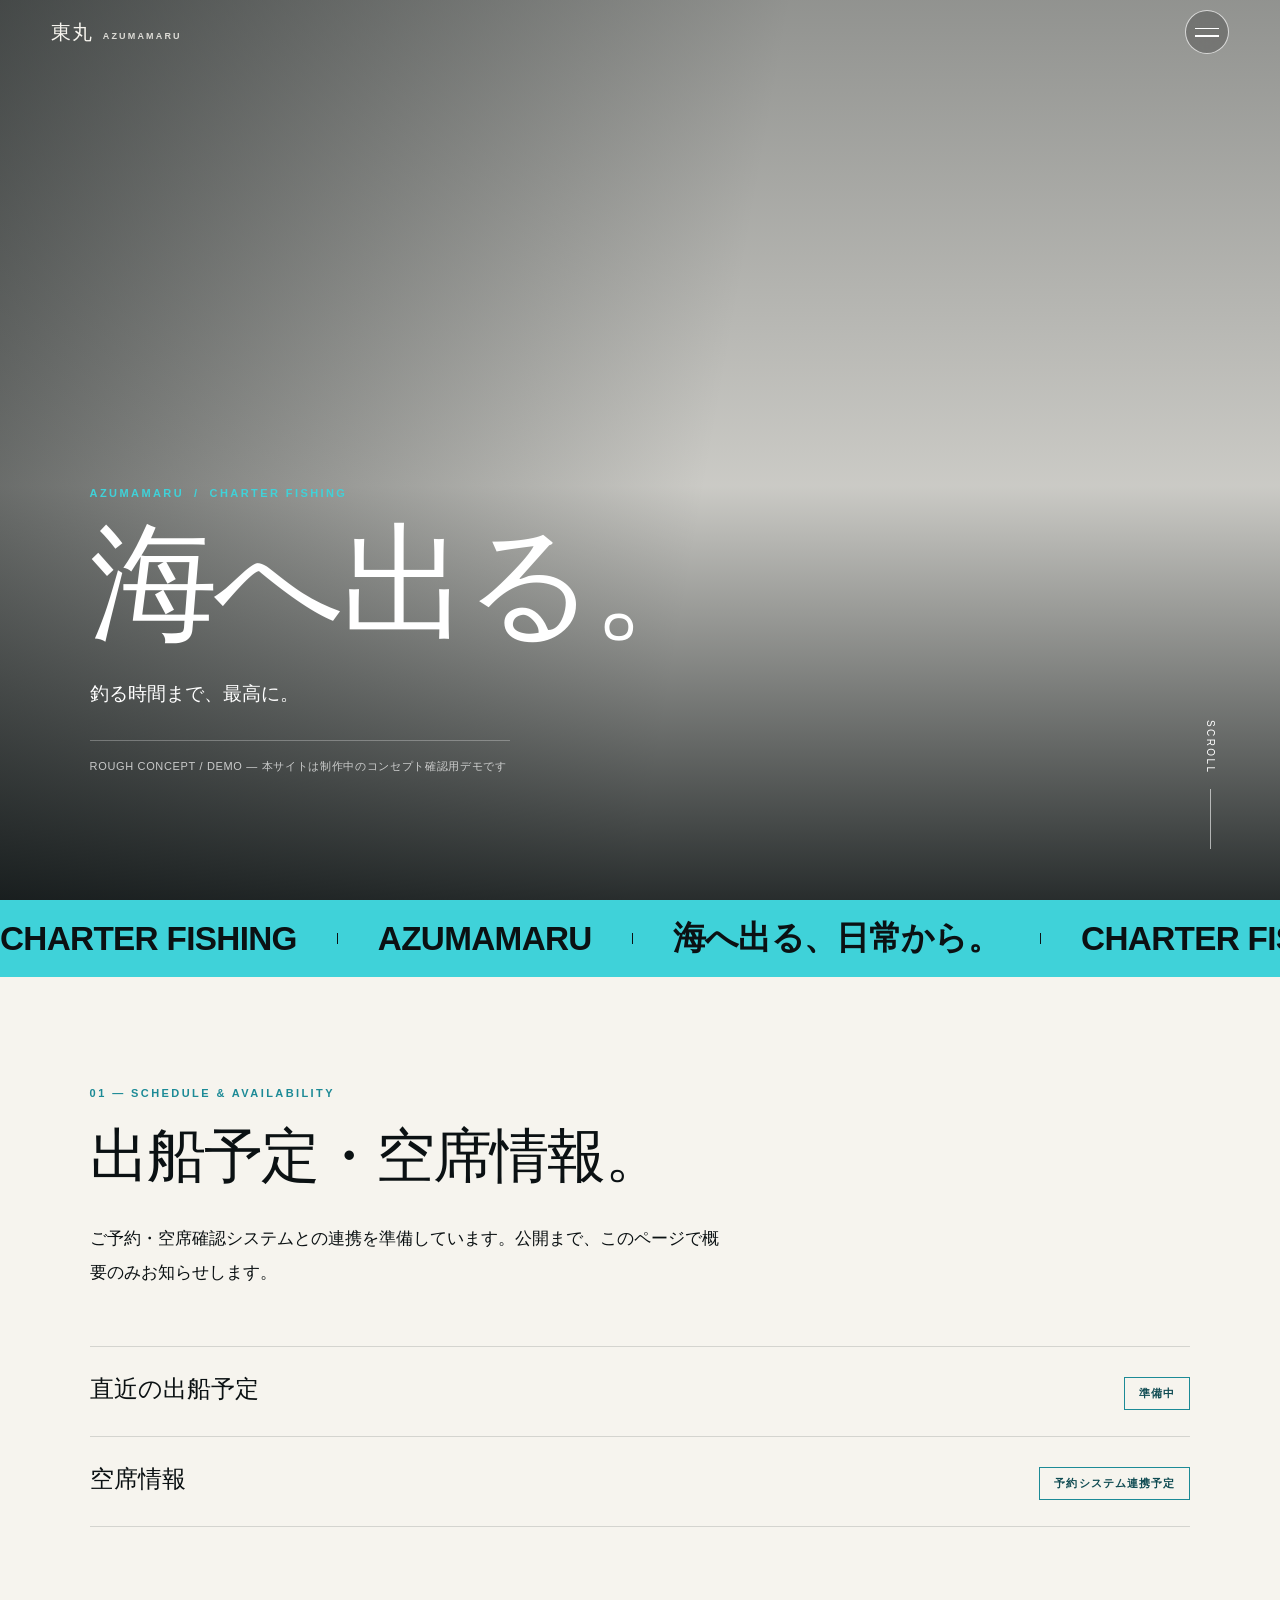
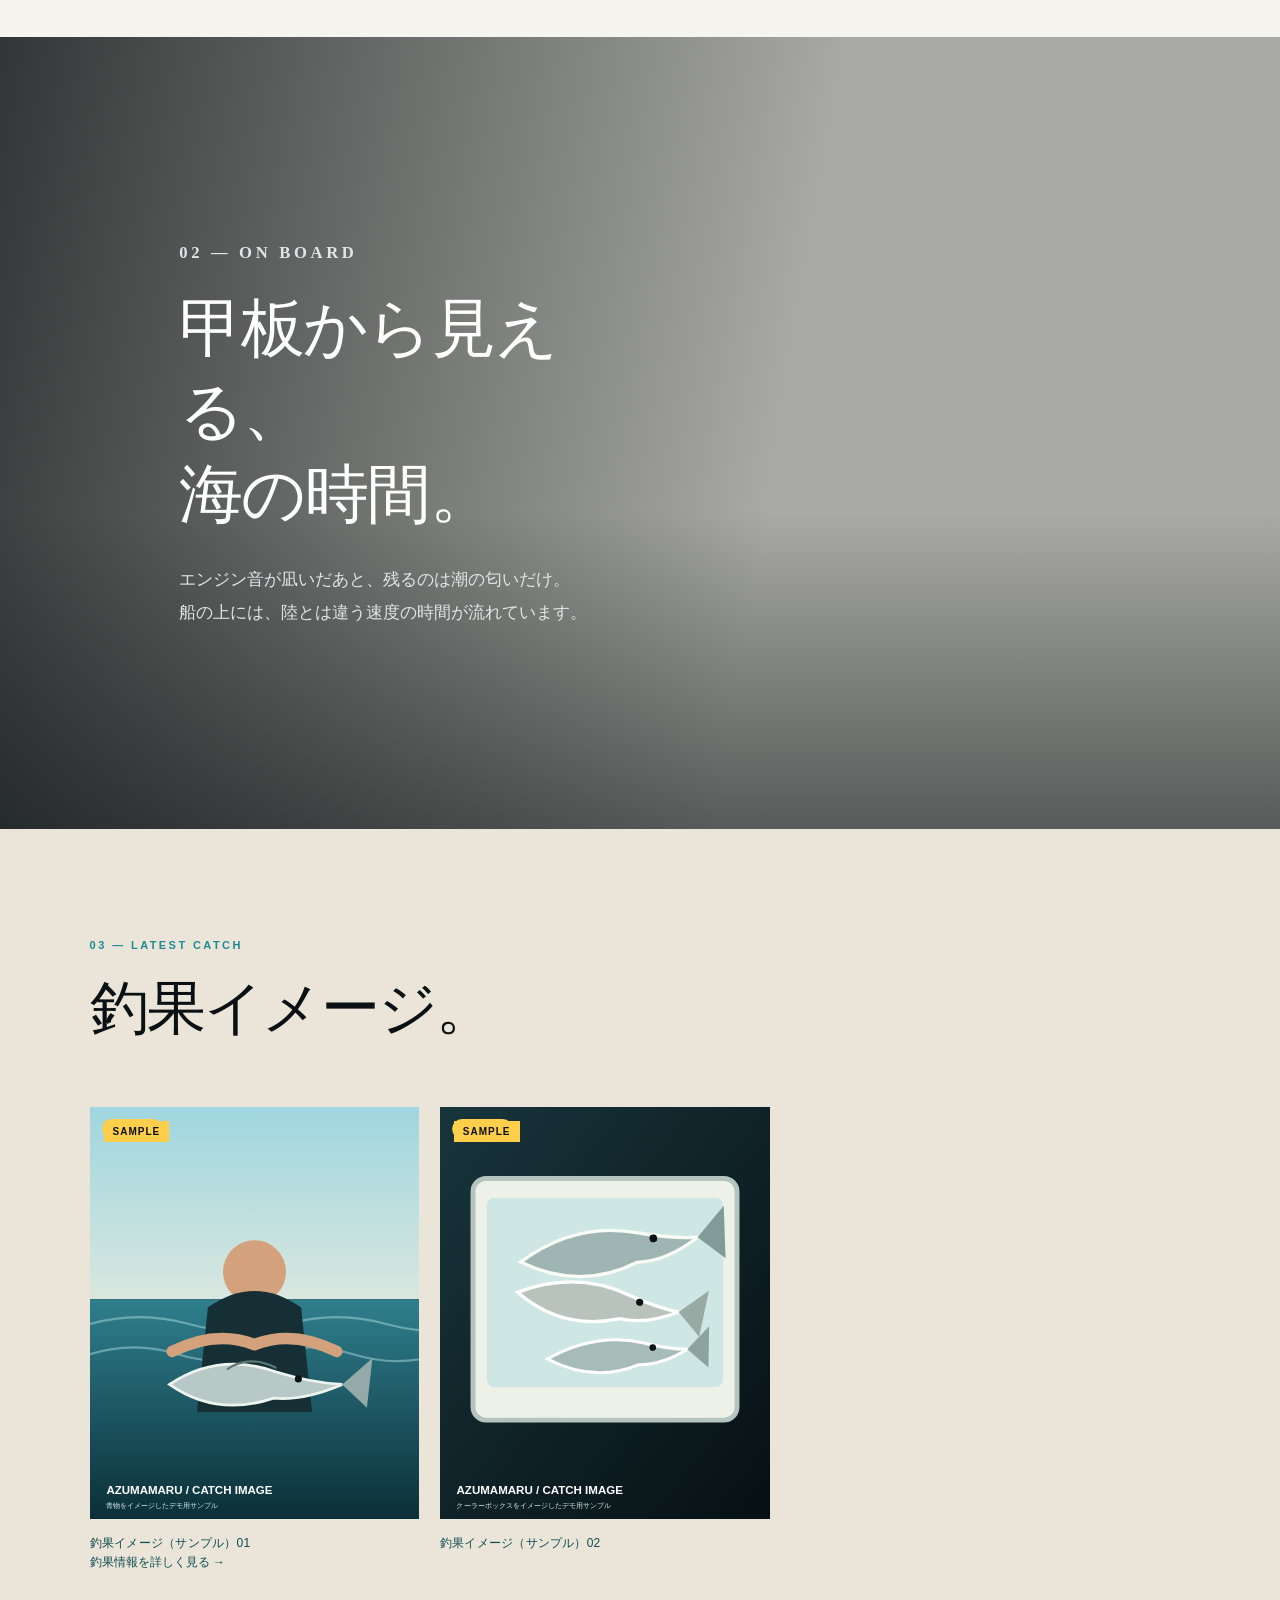
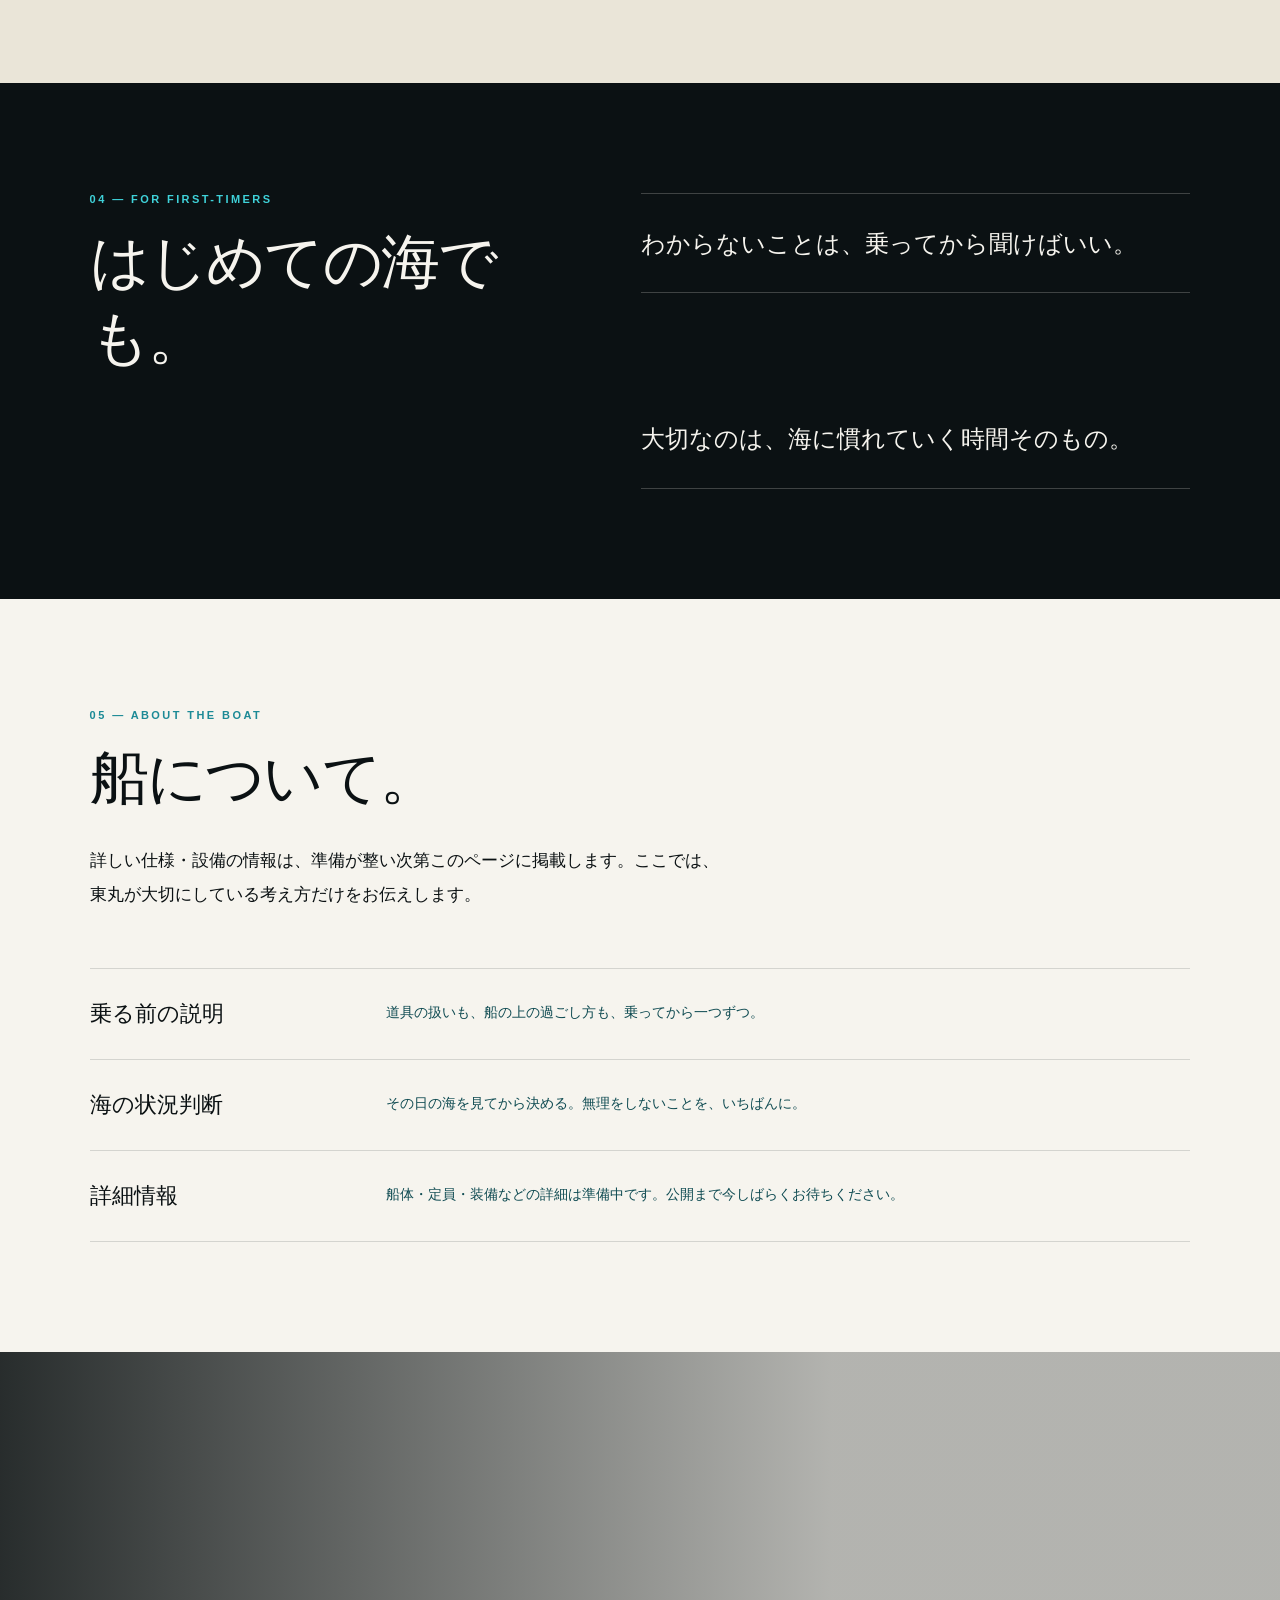
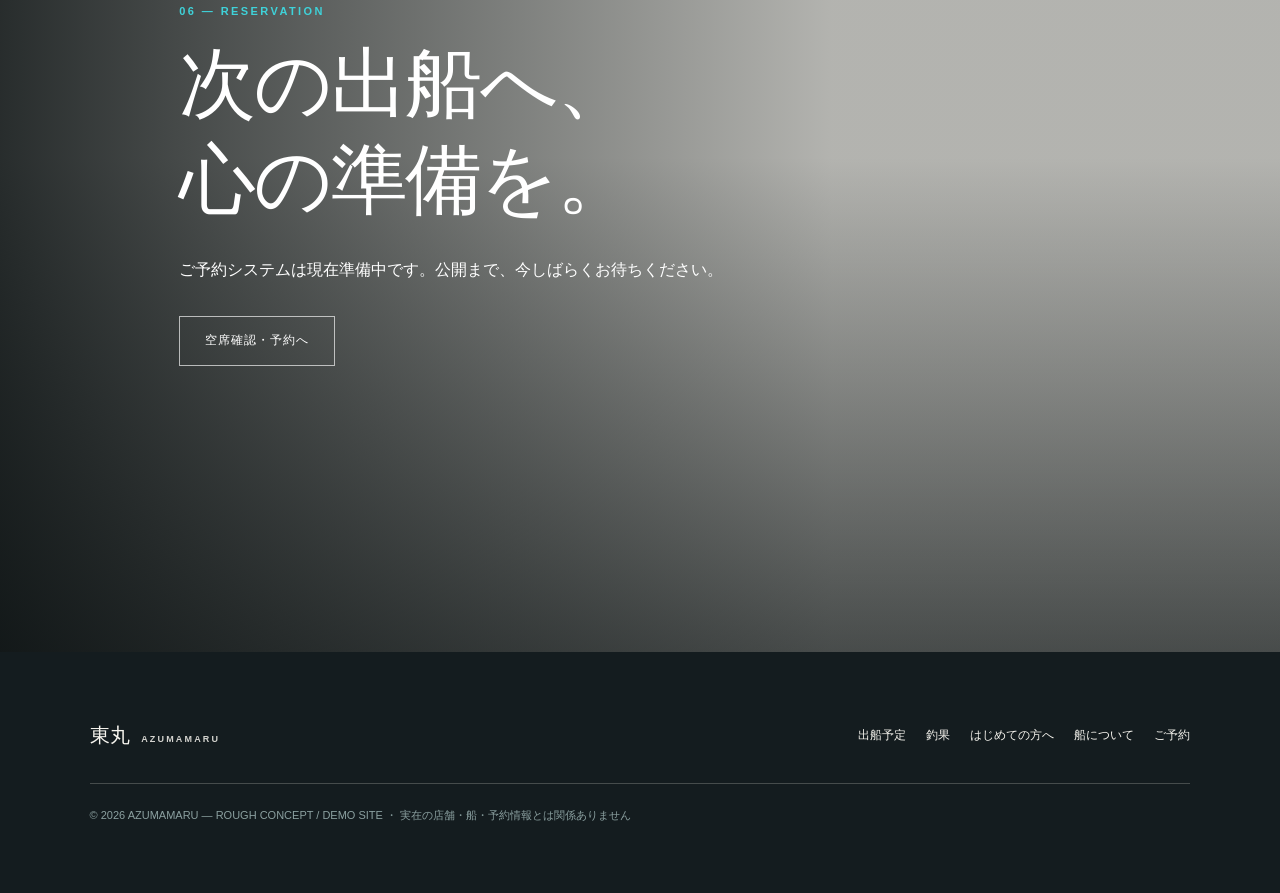
==== commit 6005ddcb: "Use reliable SVG catch samples on homepage" ====
--- a/index.html
+++ b/index.html
@@ -107,11 +107,11 @@
       </div>
       <div class="catch-grid catch-grid--samples">
         <article class="catch-card reveal-img">
-          <div class="catch-card__visual"><img src="media/catch-sample-01.webp?v=20260911-2" alt="青物を手にした釣果イメージのサンプル" decoding="async"><span class="catch-card__tag">SAMPLE</span></div>
+          <div class="catch-card__visual"><img src="media/catch-sample-01.svg?v=20260912-1" alt="青物を手にした釣果イメージのサンプル" decoding="async"><span class="catch-card__tag">SAMPLE</span></div>
           <p class="catch-card__caption">釣果イメージ（サンプル）01</p>
         </article>
         <article class="catch-card reveal-img" style="--reveal-delay:.08s">
-          <div class="catch-card__visual"><img src="media/catch-sample-02.webp?v=20260911-2" alt="クーラーボックスに並んだ釣果イメージのサンプル" decoding="async"><span class="catch-card__tag">SAMPLE</span></div>
+          <div class="catch-card__visual"><img src="media/catch-sample-02.svg?v=20260912-1" alt="クーラーボックスに並んだ釣果イメージのサンプル" decoding="async"><span class="catch-card__tag">SAMPLE</span></div>
           <p class="catch-card__caption">釣果イメージ（サンプル）02</p>
         </article>
       </div>
--- a/rough-style.css
+++ b/rough-style.css
@@ -1,4 +1,4 @@
-/* ==========================================================================
+/* ========================================================================== 
    HIGASHIMARU — ROUGH CONCEPT
    Standalone visual rough. Zero dependencies, zero CDNs.
    ========================================================================== */
@@ -21,7 +21,6 @@
   --ease-sharp:cubic-bezier(.77,0,.18,1);
 }
 
-/* ---------- Reset ---------- */
 *{box-sizing:border-box}
 html{scroll-behavior:smooth}
 body{margin:0;background:var(--paper);color:var(--ink);font-family:var(--sans);overflow-x:hidden}
@@ -31,297 +30,104 @@
 h1,h2,p{margin:0}
 video{display:block;max-width:100%}
 
-/* ---------- Accessibility helpers ---------- */
 .skip-link{position:fixed;z-index:100;left:1rem;top:-4rem;background:var(--paper);color:var(--ink);padding:.9rem 1.2rem;font-size:13px;transition:top .2s var(--ease)}
 .skip-link:focus{top:1rem}
 :focus-visible{outline:3px solid var(--focus);outline-offset:3px}
 .section{scroll-margin-top:84px}
 
-/* ---------- Brand / logo ---------- */
 .brand{display:inline-flex;align-items:baseline;gap:10px}
 .brand__jp{font-family:var(--serif);font-size:20px;letter-spacing:.04em}
 .brand__en{font-size:9px;letter-spacing:.24em;font-weight:700;opacity:.85}
 
-/* ---------- Header ---------- */
-.site-header{
-  position:fixed;z-index:50;top:0;left:0;width:100%;height:64px;
-  display:flex;align-items:center;
-  padding:0 4vw;
-  background:transparent;color:var(--paper);
-}
-.js .site-header{
-  opacity:0;transform:translateY(-16px);pointer-events:none;
-  background:rgba(246,244,238,.88);color:var(--ink);
-  backdrop-filter:blur(0px);
-  box-shadow:0 1px 0 transparent;
-  transition:opacity .5s var(--ease),transform .5s var(--ease),backdrop-filter .5s var(--ease),box-shadow .5s var(--ease);
-}
-.js .site-header.is-visible{
-  opacity:1;transform:translateY(0);pointer-events:auto;
-  backdrop-filter:blur(14px);
-  box-shadow:0 1px 0 var(--line);
-}
+.site-header{position:fixed;z-index:50;top:0;left:0;width:100%;height:64px;display:flex;align-items:center;padding:0 4vw;background:transparent;color:var(--paper)}
+.js .site-header{opacity:0;transform:translateY(-16px);pointer-events:none;background:rgba(246,244,238,.88);color:var(--ink);backdrop-filter:blur(0);box-shadow:0 1px 0 transparent;transition:opacity .5s var(--ease),transform .5s var(--ease),backdrop-filter .5s var(--ease),box-shadow .5s var(--ease)}
+.js .site-header.is-visible{opacity:1;transform:translateY(0);pointer-events:auto;backdrop-filter:blur(14px);box-shadow:0 1px 0 var(--line)}
 .site-header__inner{display:flex;align-items:center;gap:3vw;width:100%}
 .site-nav{display:none;align-items:center;gap:2.6vw;margin-left:5vw}
 .site-nav a{font-size:13px;letter-spacing:.04em;padding:6px 2px;position:relative}
 .site-nav a::after{content:"";position:absolute;left:0;right:100%;bottom:0;height:1px;background:currentColor;transition:right .25s var(--ease)}
-@media(hover:hover) and (pointer:fine){
-  .site-nav a:hover::after{right:0}
-}
+@media(hover:hover) and (pointer:fine){.site-nav a:hover::after{right:0}}
 .site-header__actions{display:flex;align-items:center;gap:16px;margin-left:auto}
-.header-cta{
-  display:inline-flex;align-items:center;justify-content:center;min-height:44px;
-  border:1px solid currentColor;padding:11px 18px;font-size:12px;letter-spacing:.03em;
-  transition:background .25s var(--ease),color .25s var(--ease);
-}
-@media(hover:hover) and (pointer:fine){
-  .header-cta:hover{background:currentColor}
-  .js .site-header.is-visible .header-cta:hover{background:var(--ink);color:var(--paper)}
-}
-
-.menu-toggle{
-  display:flex;flex-direction:column;justify-content:center;align-items:center;gap:6px;
-  width:44px;height:44px;border:0;background:none;color:inherit;cursor:pointer;padding:0;
-}
+.header-cta{display:inline-flex;align-items:center;justify-content:center;min-height:44px;border:1px solid currentColor;padding:11px 18px;font-size:12px;letter-spacing:.03em;transition:background .25s var(--ease),color .25s var(--ease)}
+@media(hover:hover) and (pointer:fine){.header-cta:hover{background:currentColor}.js .site-header.is-visible .header-cta:hover{background:var(--ink);color:var(--paper)}}
+.menu-toggle{display:flex;flex-direction:column;justify-content:center;align-items:center;gap:6px;width:44px;height:44px;border:0;background:none;color:inherit;cursor:pointer;padding:0}
 .menu-toggle__bar{display:block;width:24px;height:1.5px;background:currentColor;transition:transform .3s var(--ease),opacity .3s var(--ease)}
 .menu-toggle[aria-expanded="true"] .menu-toggle__bar:nth-child(1){transform:translateY(3.75px) rotate(45deg)}
 .menu-toggle[aria-expanded="true"] .menu-toggle__bar:nth-child(2){transform:translateY(-3.75px) rotate(-45deg)}
 
-/* ---------- No-JS fallback nav ---------- */
-.noscript-nav{
-  display:flex;flex-wrap:wrap;gap:10px;
-  padding:20px 4vw;background:var(--ink);border-bottom:1px solid var(--line-light);
-}
+.noscript-nav{display:flex;flex-wrap:wrap;gap:10px;padding:20px 4vw;background:var(--ink);border-bottom:1px solid var(--line-light)}
 .noscript-nav a{color:var(--paper);font-size:13px;padding:9px 16px;border:1px solid var(--line-light)}
-
-/* ---------- Full-screen nav overlay ---------- */
-.nav-overlay{
-  position:fixed;z-index:49;inset:0;background:var(--ink);color:var(--paper);
-  padding:clamp(96px,18vh,150px) 7vw 60px;
-  transform:translateX(100%);transition:transform .5s var(--ease-sharp);
-  overflow-y:auto;
-}
+.nav-overlay{position:fixed;z-index:49;inset:0;background:var(--ink);color:var(--paper);padding:clamp(96px,18vh,150px) 7vw 60px;transform:translateX(100%);transition:transform .5s var(--ease-sharp);overflow-y:auto}
 .nav-overlay.is-open{transform:none}
 .nav-overlay__inner{max-width:760px;margin:0 auto}
 .nav-overlay__label{font-size:11px;letter-spacing:.24em;color:var(--sea-bright);font-weight:700;margin-bottom:28px}
 .nav-overlay__list{display:grid;gap:6px}
-.nav-overlay__list a{
-  display:flex;align-items:baseline;gap:22px;
-  font-family:var(--serif);font-size:clamp(24px,4.4vw,44px);
-  padding:16px 0;border-bottom:1px solid var(--line-light);
-  transition:color .25s var(--ease),padding-left .25s var(--ease);
-}
+.nav-overlay__list a{display:flex;align-items:baseline;gap:22px;font-family:var(--serif);font-size:clamp(24px,4.4vw,44px);padding:16px 0;border-bottom:1px solid var(--line-light);transition:color .25s var(--ease),padding-left .25s var(--ease)}
 .nav-overlay__num{font-family:var(--sans);font-size:11px;letter-spacing:.1em;color:var(--sea-bright)}
-@media(hover:hover) and (pointer:fine){
-  .nav-overlay__list a:hover{color:var(--sea-bright);padding-left:14px}
-}
-.nav-overlay__cta{
-  display:inline-flex;align-items:center;justify-content:center;min-height:44px;margin-top:40px;
-  border:1px solid var(--line-light);padding:14px 24px;
-  font-size:12px;letter-spacing:.08em;
-  transition:background .25s var(--ease),color .25s var(--ease);
-}
-@media(hover:hover) and (pointer:fine){
-  .nav-overlay__cta:hover{background:var(--sea-bright);color:var(--ink);border-color:var(--sea-bright)}
-}
+.nav-overlay__cta{display:inline-flex;align-items:center;justify-content:center;min-height:44px;margin-top:40px;border:1px solid var(--line-light);padding:14px 24px;font-size:12px;letter-spacing:.08em}
 .menu-open{overflow:hidden}
 
-/* ---------- Hero ---------- */
 .hero{position:relative;min-height:100svh;color:#fff;overflow:hidden;display:flex;align-items:flex-end}
 .hero__video{position:absolute;inset:0;width:100%;height:100%;object-fit:cover}
-.hero__scrim{
-  position:absolute;inset:0;
-  background:
-    linear-gradient(0deg,rgba(6,12,13,.86),rgba(6,12,13,.18) 46%,rgba(6,12,13,.42)),
-    linear-gradient(100deg,rgba(6,12,13,.55),transparent 55%);
-}
+.hero__scrim{position:absolute;inset:0;background:linear-gradient(0deg,rgba(6,12,13,.86),rgba(6,12,13,.18) 46%,rgba(6,12,13,.42)),linear-gradient(100deg,rgba(6,12,13,.55),transparent 55%)}
 .hero__content{position:relative;z-index:2;padding:0 7vw clamp(90px,14vh,150px);max-width:900px}
 .eyebrow,.section-label{font-size:11px;letter-spacing:.22em;font-weight:700}
 .eyebrow{display:inline-flex;align-items:center;gap:10px;color:var(--sea-bright)}
 .hero__title{font-family:var(--serif);font-size:clamp(52px,10vw,148px);line-height:.96;letter-spacing:-.03em;font-weight:500;margin:22px 0 30px}
 .hero__lead{font-family:var(--serif);font-size:clamp(16px,1.5vw,22px);line-height:1.9}
 .hero__notice{margin-top:28px;font-size:11px;letter-spacing:.06em;color:rgba(255,255,255,.72);padding-top:18px;border-top:1px solid rgba(255,255,255,.28);max-width:420px}
-
 .scroll-cue{position:absolute;z-index:2;right:5vw;bottom:4vw;display:flex;flex-direction:column;align-items:center;gap:14px;margin:0}
 .scroll-cue span{font-size:10px;letter-spacing:.24em;writing-mode:vertical-rl}
 .scroll-cue i{display:block;width:1px;height:60px;background:rgba(255,255,255,.6);animation:cue-pulse 2.2s infinite}
 @keyframes cue-pulse{0%{transform:scaleY(0);transform-origin:top}50%{transform:scaleY(1);transform-origin:top}51%{transform-origin:bottom}100%{transform:scaleY(0);transform-origin:bottom}}
 
-/* ---------- Ticker ---------- */
 .ticker{background:var(--sea-bright);color:var(--ink);overflow:hidden;white-space:nowrap}
 .ticker__track{display:flex;flex-wrap:nowrap;align-items:center;width:max-content;gap:40px;padding:16px 0;animation:ticker-scroll 24s linear infinite}
 .ticker__track span{flex:0 0 auto;font-size:clamp(18px,2.6vw,40px);font-weight:800;letter-spacing:-.02em}
 .ticker__track i{flex:0 0 auto;display:block;width:1px;height:.7em;background:var(--ink)}
 @keyframes ticker-scroll{to{transform:translateX(-50%)}}
 
-/* ---------- Section base ---------- */
-.section{padding:110px 7vw}
-.section-label{color:var(--sea)}
-.section-label--light{color:var(--sea-bright)}
-.section h2{font-family:var(--serif);font-weight:500;font-size:clamp(32px,4.6vw,68px);letter-spacing:-.03em;line-height:1.3;margin:20px 0 0}
-.section-lead{font-family:var(--serif);font-size:17px;line-height:2;max-width:640px;margin-top:26px}
+.section{padding:110px 7vw}.section-label{color:var(--sea)}.section-label--light{color:var(--sea-bright)}.section h2{font-family:var(--serif);font-weight:500;font-size:clamp(32px,4.6vw,68px);letter-spacing:-.03em;line-height:1.3;margin:20px 0 0}.section-lead{font-family:var(--serif);font-size:17px;line-height:2;max-width:640px;margin-top:26px}
+.availability{background:var(--paper)}.ledger{margin-top:56px;border-top:1px solid var(--line)}.ledger li{display:flex;flex-wrap:wrap;align-items:baseline;justify-content:space-between;gap:14px;border-bottom:1px solid var(--line);padding:26px 0}.ledger__label{font-family:var(--serif);font-size:clamp(18px,2vw,24px)}.ledger__status{font-size:11px;letter-spacing:.1em;font-weight:700;color:var(--sea-deep);border:1px solid var(--sea);padding:8px 14px}
+.catch{background:var(--paper-deep)}.section-head{display:flex;justify-content:space-between;align-items:flex-end;gap:4vw;margin-bottom:60px;flex-wrap:wrap}.section-note{font-size:12px;line-height:1.7;color:var(--sea-deep);max-width:320px;opacity:.85}.catch-grid{display:grid;grid-template-columns:repeat(4,1fr);gap:1.6vw}.catch-card{display:flex;flex-direction:column;gap:16px}.catch-grid--samples{grid-template-columns:repeat(2,minmax(0,1fr));max-width:680px}.catch-card__visual img{display:block;width:100%;height:100%;object-fit:cover}.catch-card__visual{position:relative;aspect-ratio:4/5;overflow:hidden;background-color:var(--ink)}.catch-card__tag{position:absolute;top:14px;left:14px;background:var(--focus);color:var(--ink);font-size:10px;font-weight:800;letter-spacing:.1em;padding:5px 9px}.catch-card__caption{font-size:12px;color:var(--sea-deep);letter-spacing:.02em}
+.voyage{position:relative;min-height:88vh;display:flex;align-items:center;color:#fff;overflow:hidden;padding-top:0;padding-bottom:0}.voyage__video{position:absolute;inset:0;width:100%;height:100%;object-fit:cover}.voyage__scrim{position:absolute;inset:0;background:linear-gradient(100deg,rgba(6,12,13,.82),rgba(6,12,13,.32) 60%),linear-gradient(0deg,rgba(6,12,13,.5),transparent 40%)}.voyage__content{position:relative;z-index:2;max-width:620px;padding:0 7vw}.voyage__content h2{font-family:var(--serif);font-size:clamp(34px,5vw,64px);font-weight:500;letter-spacing:-.03em;line-height:1.3;margin:18px 0 26px}.voyage__content p{font-family:var(--serif);font-size:clamp(15px,1.3vw,19px);line-height:2;color:#dfe7e6}
+.first-timer{background:var(--ink);color:var(--paper)}.first-timer .section-label{color:var(--sea-bright)}.first-timer__grid{display:grid;grid-template-columns:.9fr 1.1fr;gap:8vw}.assurance-list{display:grid;gap:28px;align-content:start;border-top:1px solid var(--line-light);padding-top:30px}.assurance-list li{font-family:var(--serif);font-size:clamp(18px,2vw,24px);line-height:1.7;padding-bottom:28px;border-bottom:1px solid var(--line-light)}
+.boat{background:var(--paper)}.boat-list{margin-top:56px;border-top:1px solid var(--line);display:grid;gap:0}.boat-list li{display:grid;grid-template-columns:220px 1fr;gap:6vw;border-bottom:1px solid var(--line);padding:30px 0}.boat-list__label{font-family:var(--serif);font-size:clamp(17px,1.8vw,22px)}.boat-list__desc{font-size:14px;line-height:1.9;color:var(--sea-deep);max-width:560px}
+.reserve{position:relative;min-height:100svh;display:flex;align-items:center;color:#fff;overflow:hidden}.reserve__video{position:absolute;inset:0;width:100%;height:100%;object-fit:cover}.reserve__scrim{position:absolute;inset:0;background:linear-gradient(90deg,rgba(6,12,13,.86),rgba(6,12,13,.28) 65%),linear-gradient(0deg,rgba(6,12,13,.62),transparent 55%)}.reserve__content{position:relative;z-index:2;padding:0 7vw;max-width:740px}.reserve__content h2{font-family:var(--serif);font-size:clamp(38px,6vw,82px);font-weight:500;line-height:1.25;margin:18px 0 26px}.reserve__lead{font-family:var(--serif);font-size:16px;line-height:1.9;margin-bottom:30px}.cta-button{display:inline-flex;align-items:center;justify-content:center;border:1px solid rgba(255,255,255,.65);min-height:50px;padding:14px 25px;font-size:12px;letter-spacing:.08em}.form-status{margin-top:18px;font-size:13px;font-weight:700;min-height:1.4em;color:var(--sea-bright)}
+.site-footer{background:var(--ink-soft);color:var(--paper)}.site-footer__inner{padding:70px 7vw;display:grid;grid-template-columns:1fr auto;gap:24px;align-items:center}.footer-nav{display:flex;flex-wrap:wrap;gap:20px;font-size:12px;justify-self:end}.footer-note{grid-column:1/-1;font-size:11px;color:#8ba0a0;border-top:1px solid var(--line-light);padding-top:24px;margin-top:10px}
+.reveal,.reveal-mask span,.reveal-img{opacity:1;transform:none;clip-path:none}.js .reveal{opacity:0;transform:translateY(20px);transition:opacity .7s var(--ease) var(--reveal-delay,0s),transform .7s var(--ease) var(--reveal-delay,0s)}.js .reveal.is-visible{opacity:1;transform:none}.js .reveal-mask span{display:inline-block;clip-path:inset(0 100% 0 0);transition:clip-path .85s var(--ease-sharp)}.js .reveal-mask.is-visible span{clip-path:inset(0 0 0 0)}.js .reveal-img{opacity:0;transform:translateY(24px);transition:opacity .7s var(--ease) var(--reveal-delay,0s),transform .7s var(--ease) var(--reveal-delay,0s)}.js .reveal-img.is-visible{opacity:1;transform:none}
 
-/* ---------- Availability ledger ---------- */
-.availability{background:var(--paper)}
-.ledger{margin-top:56px;border-top:1px solid var(--line)}
-.ledger li{
-  display:flex;flex-wrap:wrap;align-items:baseline;justify-content:space-between;gap:14px;
-  border-bottom:1px solid var(--line);padding:26px 0;
-}
-.ledger__label{font-family:var(--serif);font-size:clamp(18px,2vw,24px)}
-.ledger__status{
-  font-size:11px;letter-spacing:.1em;font-weight:700;color:var(--sea-deep);
-  border:1px solid var(--sea);padding:8px 14px;
-}
-
-/* ---------- Catch concept ---------- */
-.catch{background:var(--paper-deep)}
-.section-head{display:flex;justify-content:space-between;align-items:flex-end;gap:4vw;margin-bottom:60px;flex-wrap:wrap}
-.section-note{font-size:12px;line-height:1.7;color:var(--sea-deep);max-width:320px;opacity:.85}
-.catch-grid{display:grid;grid-template-columns:repeat(4,1fr);gap:1.6vw}
-.catch-card{display:flex;flex-direction:column;gap:16px}
-.catch-grid--samples{grid-template-columns:repeat(2,minmax(0,1fr));max-width:680px}
-.catch-card__visual img{display:block;width:100%;height:100%;object-fit:cover}
-.catch-card__visual{
-  position:relative;aspect-ratio:4/5;overflow:hidden;
-  background-color:var(--ink);
-}
-.catch-card__visual--a{background-image:repeating-linear-gradient(135deg,rgba(63,210,217,.35) 0 2px,transparent 2px 22px),linear-gradient(160deg,#0f4b52,#0b1113)}
-.catch-card__visual--b{background-image:repeating-linear-gradient(45deg,rgba(246,244,238,.14) 0 1px,transparent 1px 16px),linear-gradient(160deg,#164048,#0b1113)}
-.catch-card__visual--c{background-image:radial-gradient(circle at 30% 30%,rgba(63,210,217,.5),transparent 60%),linear-gradient(160deg,#0d2f34,#0b1113)}
-.catch-card__visual--d{background-image:repeating-radial-gradient(circle at 50% 120%,rgba(63,210,217,.28) 0 2px,transparent 2px 20px),linear-gradient(160deg,#123a41,#0b1113)}
-.catch-card__tag{
-  position:absolute;top:14px;left:14px;
-  background:var(--focus);color:var(--ink);
-  font-size:10px;font-weight:800;letter-spacing:.1em;
-  padding:5px 9px;
-}
-.catch-card__caption{font-size:12px;color:var(--sea-deep);letter-spacing:.02em}
-
-/* ---------- On-board editorial (video) ---------- */
-.voyage{position:relative;min-height:88vh;display:flex;align-items:center;color:#fff;overflow:hidden;padding-top:0;padding-bottom:0}
-.voyage__video{position:absolute;inset:0;width:100%;height:100%;object-fit:cover}
-.voyage__scrim{position:absolute;inset:0;background:linear-gradient(100deg,rgba(6,12,13,.82),rgba(6,12,13,.32) 60%),linear-gradient(0deg,rgba(6,12,13,.5),transparent 40%)}
-.voyage__content{position:relative;z-index:2;max-width:620px;padding:0 7vw}
-.voyage__content h2{font-family:var(--serif);font-size:clamp(34px,5vw,64px);font-weight:500;letter-spacing:-.03em;line-height:1.3;margin:18px 0 26px}
-.voyage__content p{font-family:var(--serif);font-size:clamp(15px,1.3vw,19px);line-height:2;color:#dfe7e6}
-
-/* ---------- First-timer assurance ---------- */
-.first-timer{background:var(--ink);color:var(--paper)}
-.first-timer .section-label{color:var(--sea-bright)}
-.first-timer__grid{display:grid;grid-template-columns:.9fr 1.1fr;gap:8vw}
-.assurance-list{display:grid;gap:28px;align-content:start;border-top:1px solid var(--line-light);padding-top:30px}
-.assurance-list li{font-family:var(--serif);font-size:clamp(18px,2vw,24px);line-height:1.7;padding-bottom:28px;border-bottom:1px solid var(--line-light)}
-
-/* ---------- Boat / about ---------- */
-.boat{background:var(--paper)}
-.boat-list{margin-top:56px;border-top:1px solid var(--line);display:grid;gap:0}
-.boat-list li{display:grid;grid-template-columns:220px 1fr;gap:6vw;border-bottom:1px solid var(--line);padding:30px 0}
-.boat-list__label{font-family:var(--serif);font-size:clamp(17px,1.8vw,22px)}
-.boat-list__desc{font-size:14px;line-height:1.9;color:var(--sea-deep);max-width:560px}
-
-/* ---------- Reservation CTA ---------- */
-.reserve{position:relative;min-height:100svh;display:flex;align-items:center;justify-content:center;text-align:center;color:#fff;overflow:hidden}
-.reserve__video{position:absolute;inset:0;width:100%;height:100%;object-fit:cover}
-.reserve__scrim{position:absolute;inset:0;background:linear-gradient(0deg,rgba(6,12,13,.92),rgba(6,12,13,.55) 55%,rgba(6,12,13,.72))}
-.reserve__content{position:relative;z-index:2;max-width:640px;padding:0 6vw}
-.eyebrow--light{color:var(--sea-bright)}
-.reserve h2{font-family:var(--serif);font-weight:500;font-size:clamp(32px,5vw,60px);letter-spacing:-.03em;line-height:1.35;margin:20px 0 22px}
-.reserve__lead{font-family:var(--serif);font-size:15px;line-height:1.9;color:#dfe7e6;margin-bottom:38px}
-.cta-button{
-  min-width:260px;padding:19px 26px;
-  background:var(--sea-bright);color:var(--ink);border:0;cursor:pointer;
-  font-size:13px;font-weight:700;letter-spacing:.03em;
-  transition:transform .25s var(--ease),box-shadow .25s var(--ease);
-}
-@media(hover:hover) and (pointer:fine){
-  .cta-button:hover{transform:translateY(-4px);box-shadow:0 18px 46px rgba(0,0,0,.35)}
-}
-.form-status{margin-top:18px;font-size:13px;font-weight:700;min-height:1.4em;color:var(--sea-bright)}
-
-/* ---------- Footer ---------- */
-.site-footer{background:var(--ink-soft);color:var(--paper)}
-.site-footer__inner{padding:70px 7vw;display:grid;grid-template-columns:1fr auto;gap:24px;align-items:center}
-.footer-nav{display:flex;flex-wrap:wrap;gap:20px;font-size:12px;justify-self:end}
-.footer-note{grid-column:1/-1;font-size:11px;color:#8ba0a0;border-top:1px solid var(--line-light);padding-top:24px;margin-top:10px}
-
-/* ---------- Motion system ---------- */
-.reveal,.reveal-mask span,.reveal-img{opacity:1;transform:none;clip-path:none}
-.js .reveal{
-  opacity:0;transform:translateY(20px);
-  transition:opacity .7s var(--ease) var(--reveal-delay,0s),transform .7s var(--ease) var(--reveal-delay,0s);
-}
-.js .reveal.is-visible{opacity:1;transform:none}
-.js .reveal-mask span{display:inline-block;clip-path:inset(0 100% 0 0);transition:clip-path .85s var(--ease-sharp)}
-.js .reveal-mask.is-visible span{clip-path:inset(0 0 0 0)}
-.js .reveal-img{opacity:0;transform:translateY(24px);transition:opacity .7s var(--ease) var(--reveal-delay,0s),transform .7s var(--ease) var(--reveal-delay,0s)}
-.js .reveal-img.is-visible{opacity:1;transform:none}
-
-/* ---------- Responsive ---------- */
-@media(min-width:961px){
-  .site-nav{display:flex}
-  .menu-toggle{display:none}
-}
-@media(max-width:960px){
-  .catch-grid{grid-template-columns:repeat(2,1fr)}
-  .first-timer__grid{grid-template-columns:1fr;gap:40px}
-  .boat-list li{grid-template-columns:1fr}
-}
+@media(min-width:961px){.site-nav{display:flex}.menu-toggle{display:none}}
+@media(max-width:960px){.catch-grid{grid-template-columns:repeat(2,1fr)}.first-timer__grid{grid-template-columns:1fr;gap:40px}.boat-list li{grid-template-columns:1fr}}
 @media(max-width:720px){
   .site-header{height:60px;padding:0 20px}
   .header-cta{padding:9px 14px;font-size:11px}
-  .hero__content{padding:0 22px clamp(70px,12vh,110px)}
-  .hero__title{font-size:clamp(42px,15vw,64px)}
-  .scroll-cue{right:18px;bottom:22px}
+  .hero{min-height:100svh;align-items:flex-end}
+  .hero__video{object-position:58% center}
+  .hero__scrim{background:linear-gradient(0deg,rgba(6,12,13,.92) 0%,rgba(6,12,13,.72) 28%,rgba(6,12,13,.28) 62%,rgba(6,12,13,.20) 100%)}
+  .hero__content{width:100%;max-width:none;padding:0 22px clamp(82px,11vh,108px)}
+  .eyebrow{font-size:10px;letter-spacing:.18em;gap:7px;white-space:nowrap}
+  .hero__title{font-size:clamp(44px,14vw,62px);line-height:1.02;margin:18px 0 22px}
+  .hero__lead{font-size:17px;line-height:1.75}
+  .hero__notice{max-width:calc(100% - 34px);margin-top:22px;padding-top:14px;font-size:10px;line-height:1.7;letter-spacing:.035em}
+  .scroll-cue{right:14px;bottom:24px}
+  .scroll-cue i{height:48px}
   .section{padding:80px 22px}
   .section-head{display:block}
   .section-note{margin-top:16px;max-width:none}
   .catch-grid{grid-template-columns:1fr 1fr;gap:14px}
-  .voyage{min-height:auto;padding:100px 0}
-  .voyage__content{padding:0 22px}
-  .assurance-list{padding-top:22px}
-  .boat-list li{padding:24px 0;gap:10px}
-  .site-footer__inner{grid-template-columns:1fr}
-  .footer-nav{justify-self:start}
+  .voyage{min-height:auto;padding:100px 0}.voyage__content{padding:0 22px}
+  .assurance-list{padding-top:22px}.boat-list li{padding:24px 0;gap:10px}
+  .site-footer__inner{grid-template-columns:1fr}.footer-nav{justify-self:start}
 }
-@media(max-width:420px){
-  .catch-grid{grid-template-columns:1fr}
-}
-
-/* ---------- Reduced motion ---------- */
-@media(prefers-reduced-motion:reduce){
-  html{scroll-behavior:auto}
-  *{animation:none!important;transition:none!important}
-  .js .reveal,.js .reveal-mask span,.js .reveal-img{opacity:1!important;transform:none!important;clip-path:inset(0 0 0 0)!important}
-}
-
+@media(max-width:420px){.catch-grid{grid-template-columns:1fr}}
+@media(prefers-reduced-motion:reduce){html{scroll-behavior:auto}*{animation:none!important;transition:none!important}.js .reveal,.js .reveal-mask span,.js .reveal-img{opacity:1!important;transform:none!important;clip-path:inset(0 0 0 0)!important}}
 
 /* 東丸確定仕様: 初期表示は白ロゴ＋白ハンバーガー、スクロール後にヘッダー化 */
-.js .site-header{
-  opacity:1;transform:none;pointer-events:auto;
-  background:transparent;color:var(--paper);
-  backdrop-filter:none;box-shadow:none;
-}
-.js .site-header.is-visible{
-  background:rgba(246,244,238,.9);color:var(--ink);
-  backdrop-filter:blur(14px);box-shadow:0 1px 0 var(--line);
-}
-.js .site-header:not(.is-visible) .site-nav,
-.js .site-header:not(.is-visible) .header-cta{display:none!important}
+.js .site-header{opacity:1;transform:none;pointer-events:auto;background:transparent;color:var(--paper);backdrop-filter:none;box-shadow:none}
+.js .site-header.is-visible{background:rgba(246,244,238,.9);color:var(--ink);backdrop-filter:blur(14px);box-shadow:0 1px 0 var(--line)}
+.js .site-header:not(.is-visible) .site-nav,.js .site-header:not(.is-visible) .header-cta{display:none!important}
 .menu-toggle{display:flex!important}
-@media(max-width:720px){
-  .site-header__inner{gap:10px}
-  .site-header__actions{gap:8px}
-  .header-cta{padding:9px 12px}
-}
-
-/* ヒーロー上でも白ハンバーガーを確実に視認可能にする */
-.js .site-header:not(.is-visible) .menu-toggle{
-  color:#fff;border:1px solid rgba(255,255,255,.72);
-  border-radius:999px;background:rgba(0,0,0,.22);
-  backdrop-filter:blur(8px);
-}
-.js .site-header.is-visible .menu-toggle{
-  color:var(--ink);border:1px solid rgba(11,17,19,.22);
-  border-radius:999px;background:rgba(246,244,238,.7);
-}
+@media(max-width:720px){.site-header__inner{gap:10px}.site-header__actions{gap:8px}.header-cta{padding:9px 12px}}
+.js .site-header:not(.is-visible) .menu-toggle{color:#fff;border:1px solid rgba(255,255,255,.72);border-radius:999px;background:rgba(0,0,0,.22);backdrop-filter:blur(8px)}
+.js .site-header.is-visible .menu-toggle{color:var(--ink);border:1px solid rgba(11,17,19,.22);border-radius:999px;background:rgba(246,244,238,.7)}
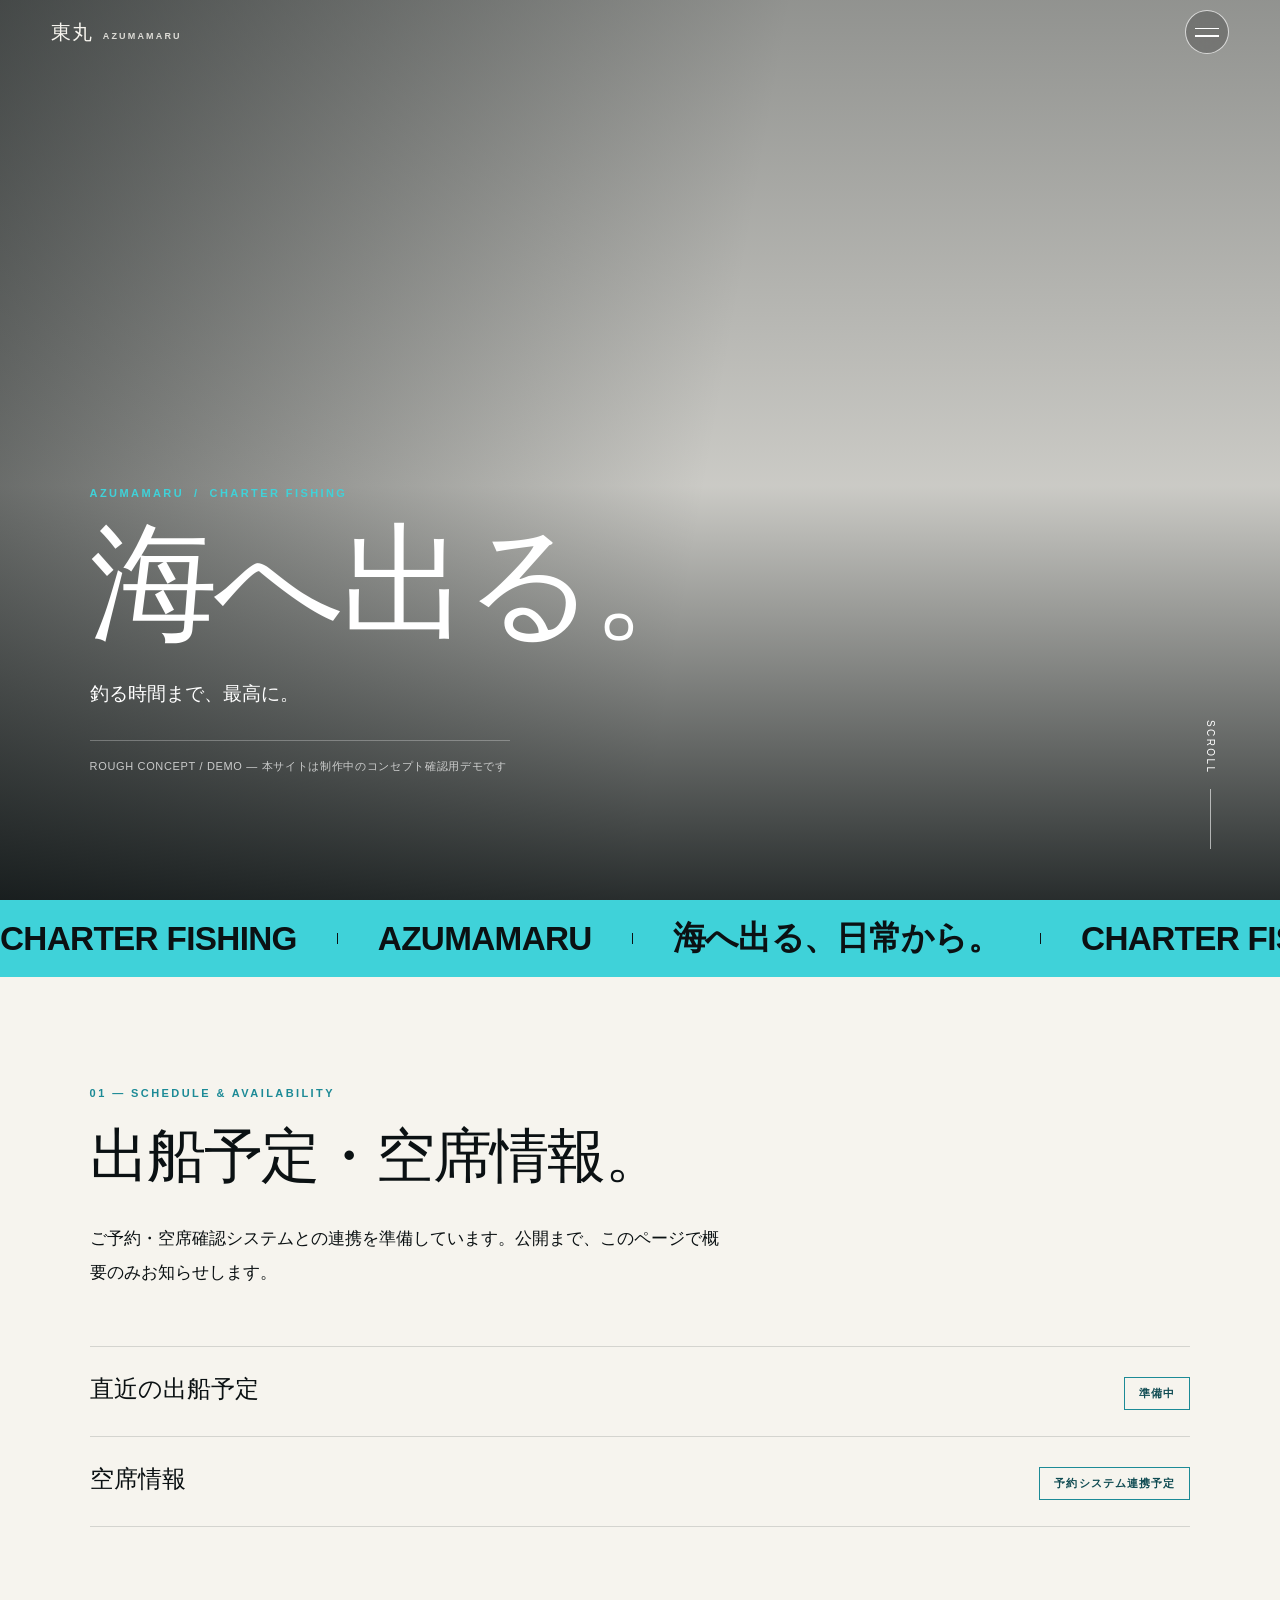
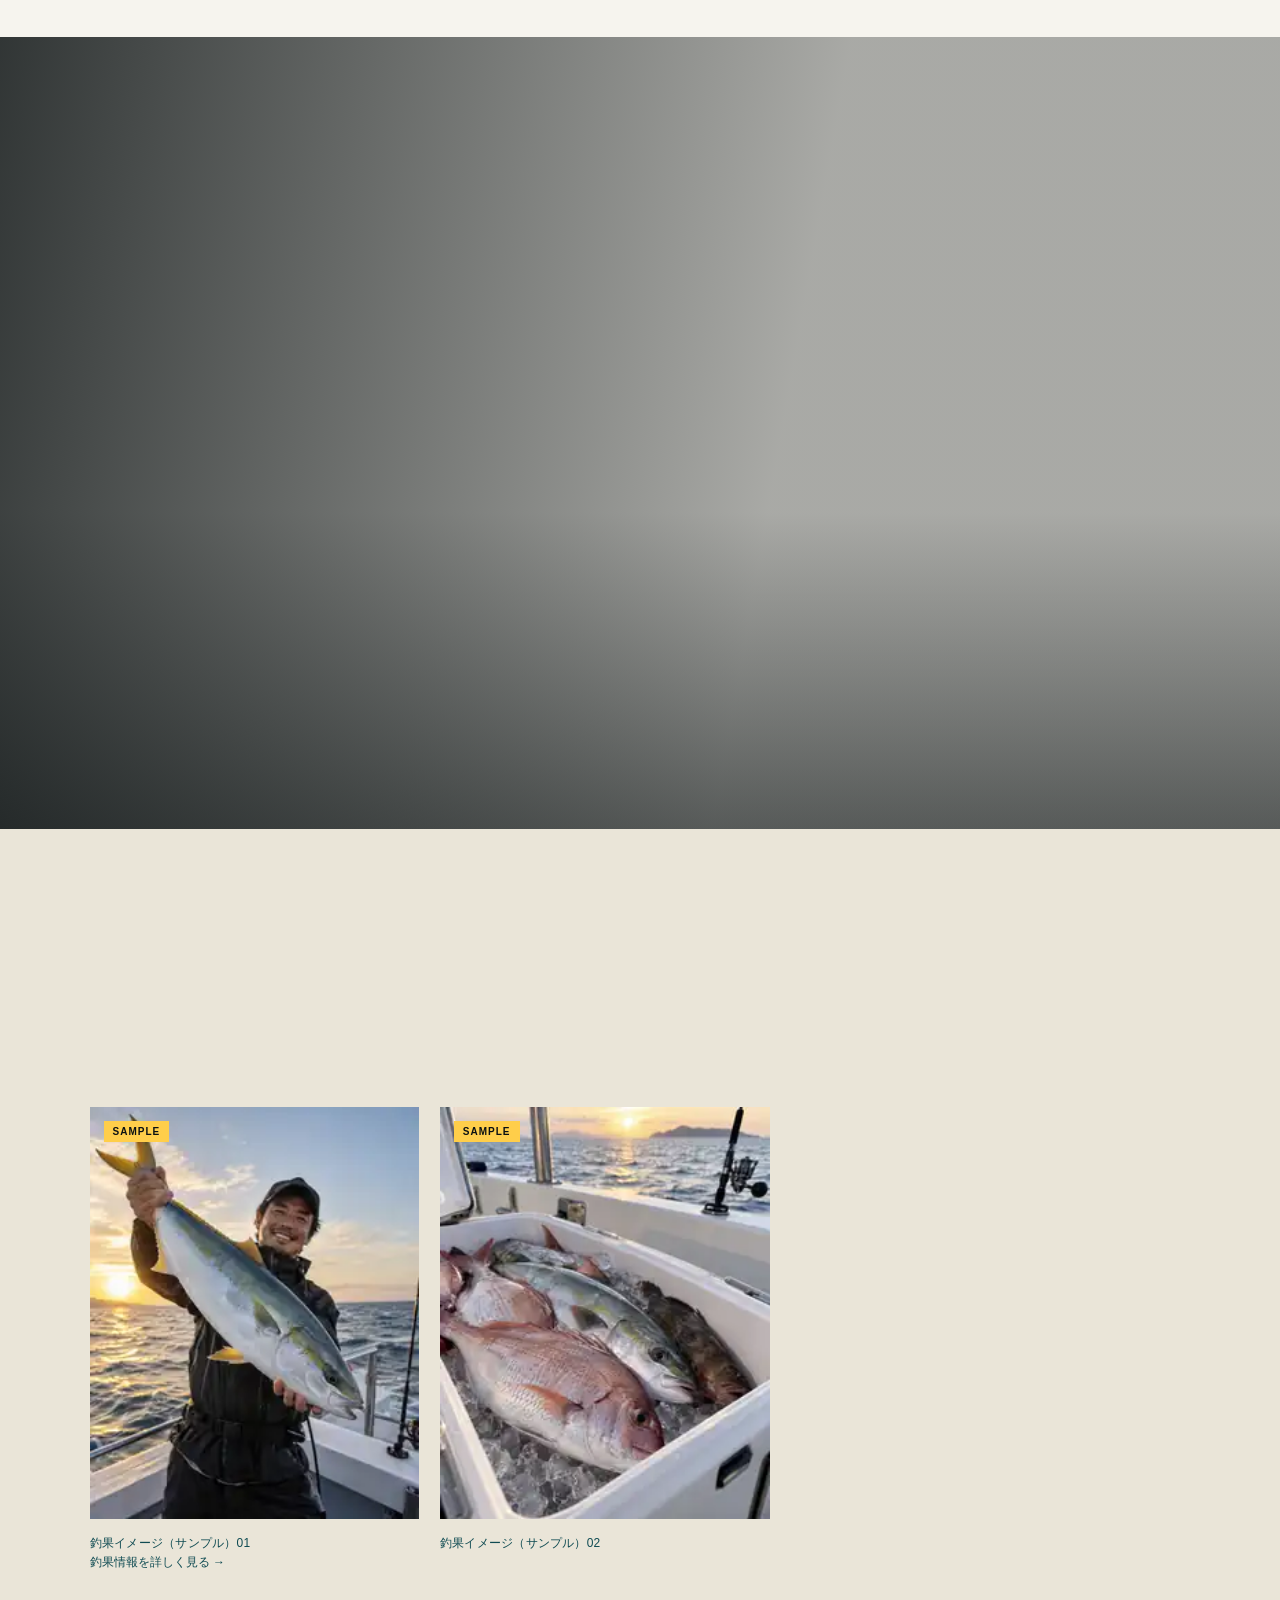
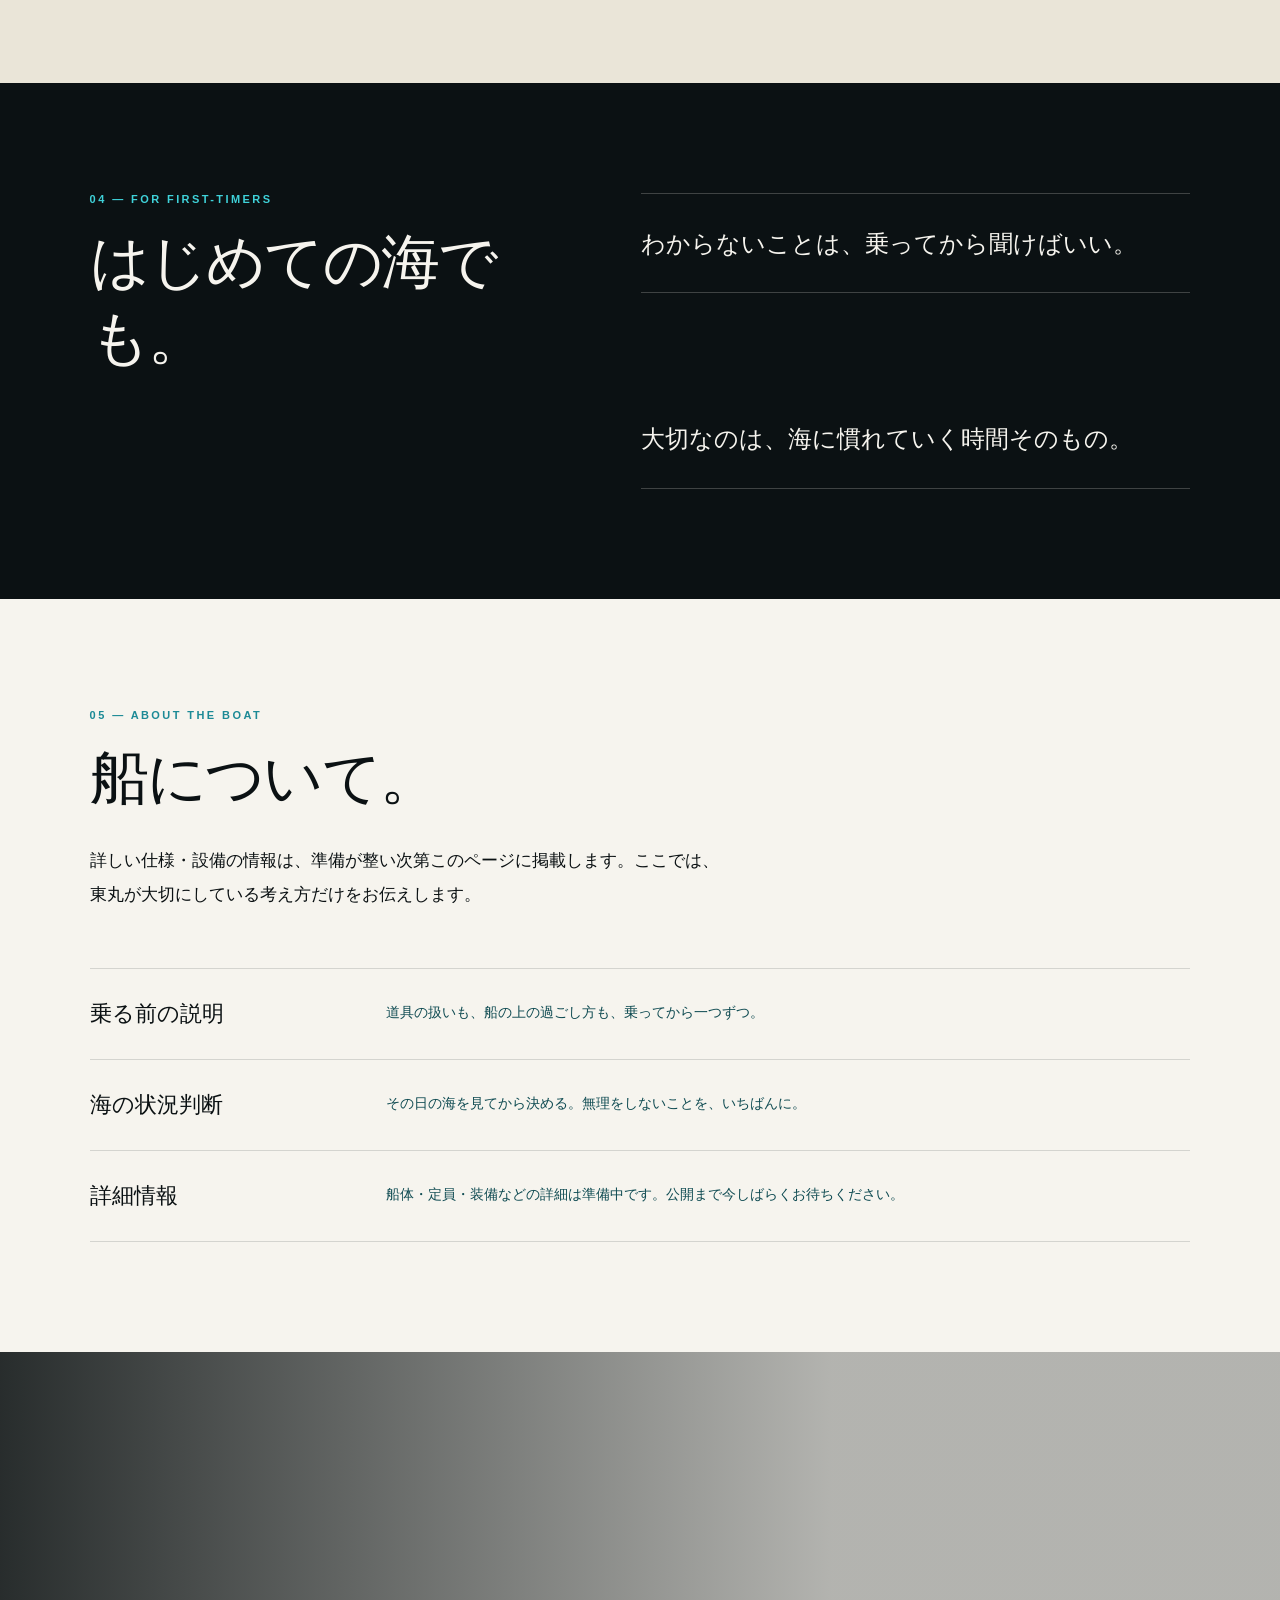
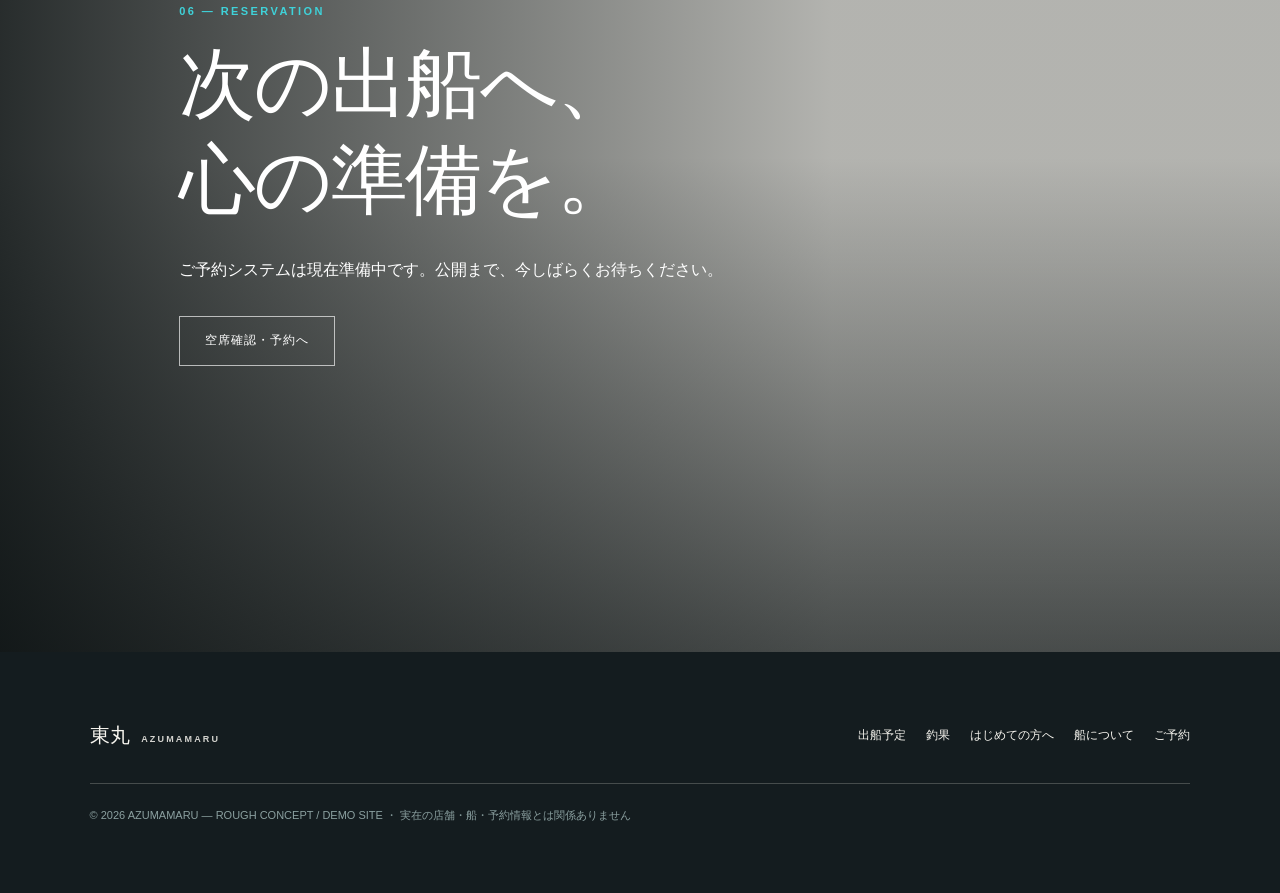
==== commit 223e40eb: "Restore previous catch image assets" ====
--- a/index.html
+++ b/index.html
@@ -107,11 +107,11 @@
       </div>
       <div class="catch-grid catch-grid--samples">
         <article class="catch-card reveal-img">
-          <div class="catch-card__visual"><img src="media/catch-sample-01.svg?v=20260912-1" alt="青物を手にした釣果イメージのサンプル" decoding="async"><span class="catch-card__tag">SAMPLE</span></div>
+          <div class="catch-card__visual"><img src="media/catch-sample-01.webp?v=20260911-2" alt="青物を手にした釣果イメージのサンプル" decoding="async"><span class="catch-card__tag">SAMPLE</span></div>
           <p class="catch-card__caption">釣果イメージ（サンプル）01</p>
         </article>
         <article class="catch-card reveal-img" style="--reveal-delay:.08s">
-          <div class="catch-card__visual"><img src="media/catch-sample-02.svg?v=20260912-1" alt="クーラーボックスに並んだ釣果イメージのサンプル" decoding="async"><span class="catch-card__tag">SAMPLE</span></div>
+          <div class="catch-card__visual"><img src="media/catch-sample-02.webp?v=20260911-2" alt="クーラーボックスに並んだ釣果イメージのサンプル" decoding="async"><span class="catch-card__tag">SAMPLE</span></div>
           <p class="catch-card__caption">釣果イメージ（サンプル）02</p>
         </article>
       </div>
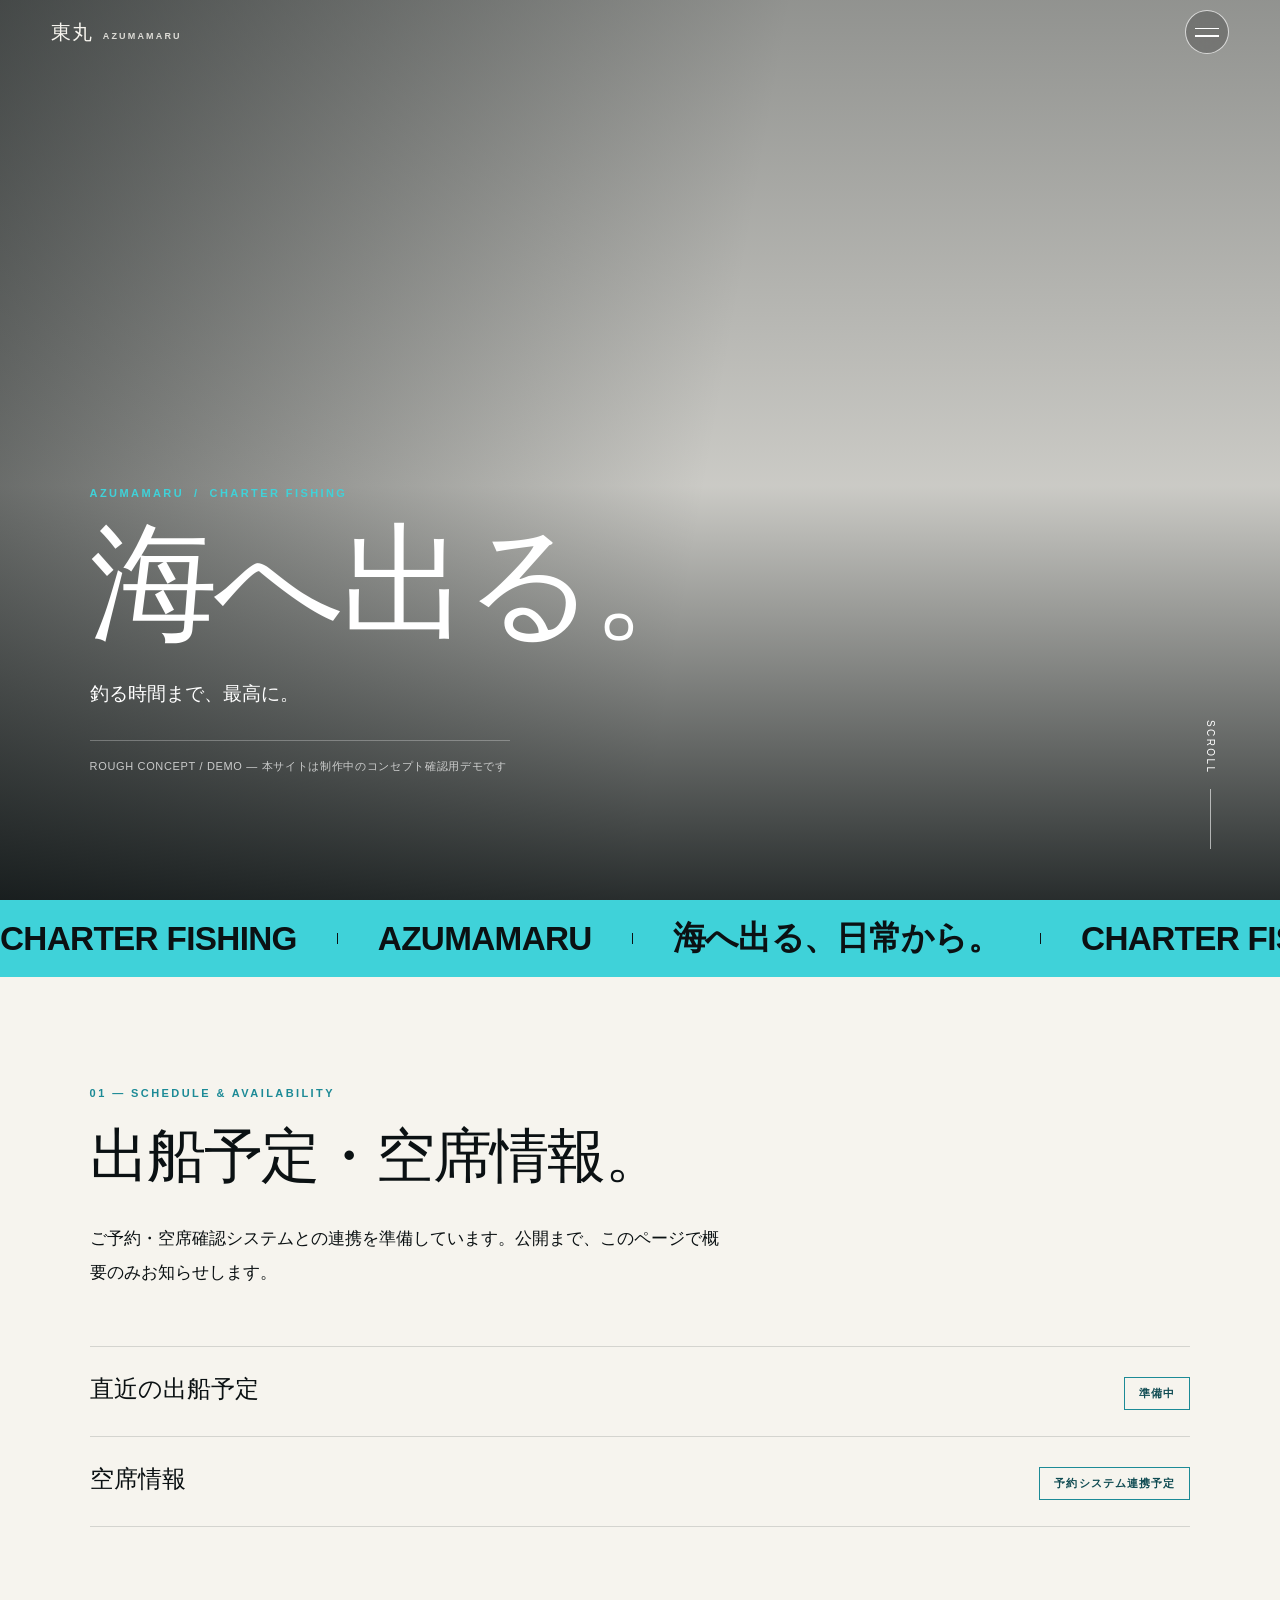
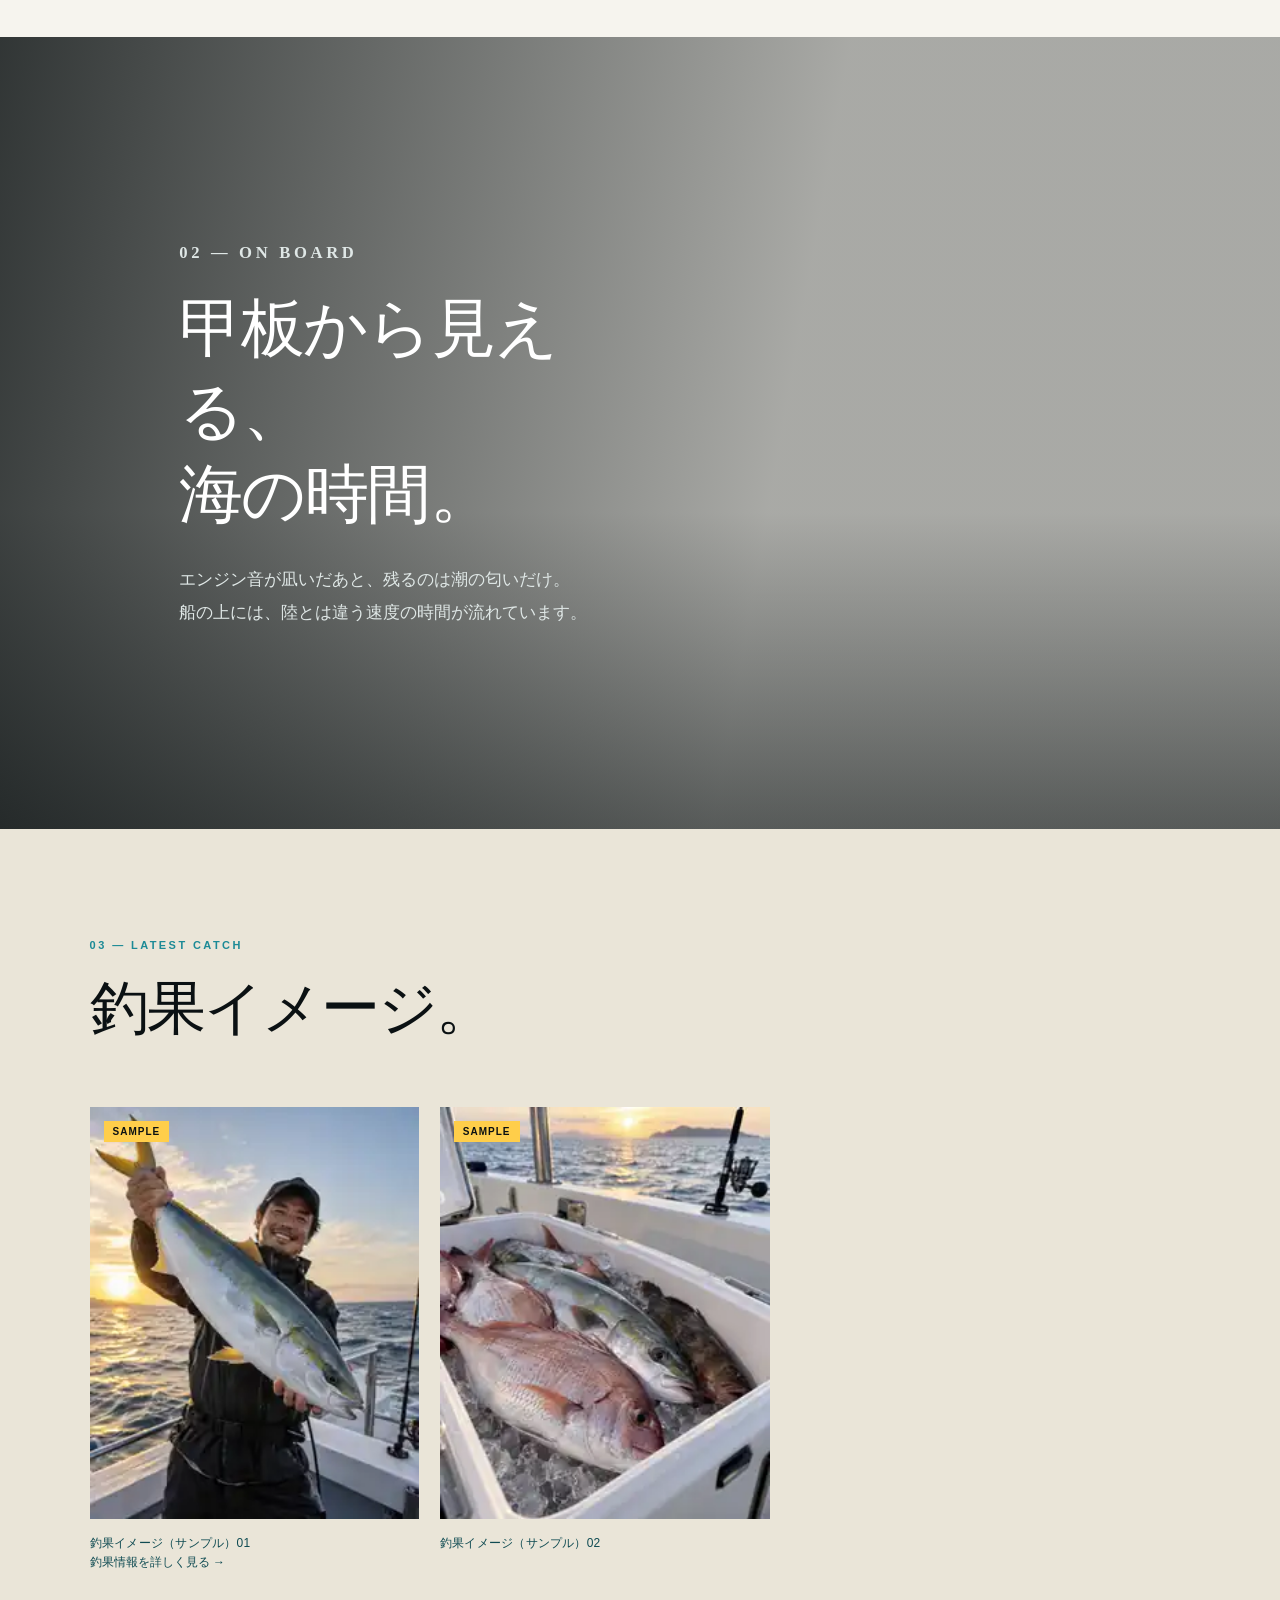
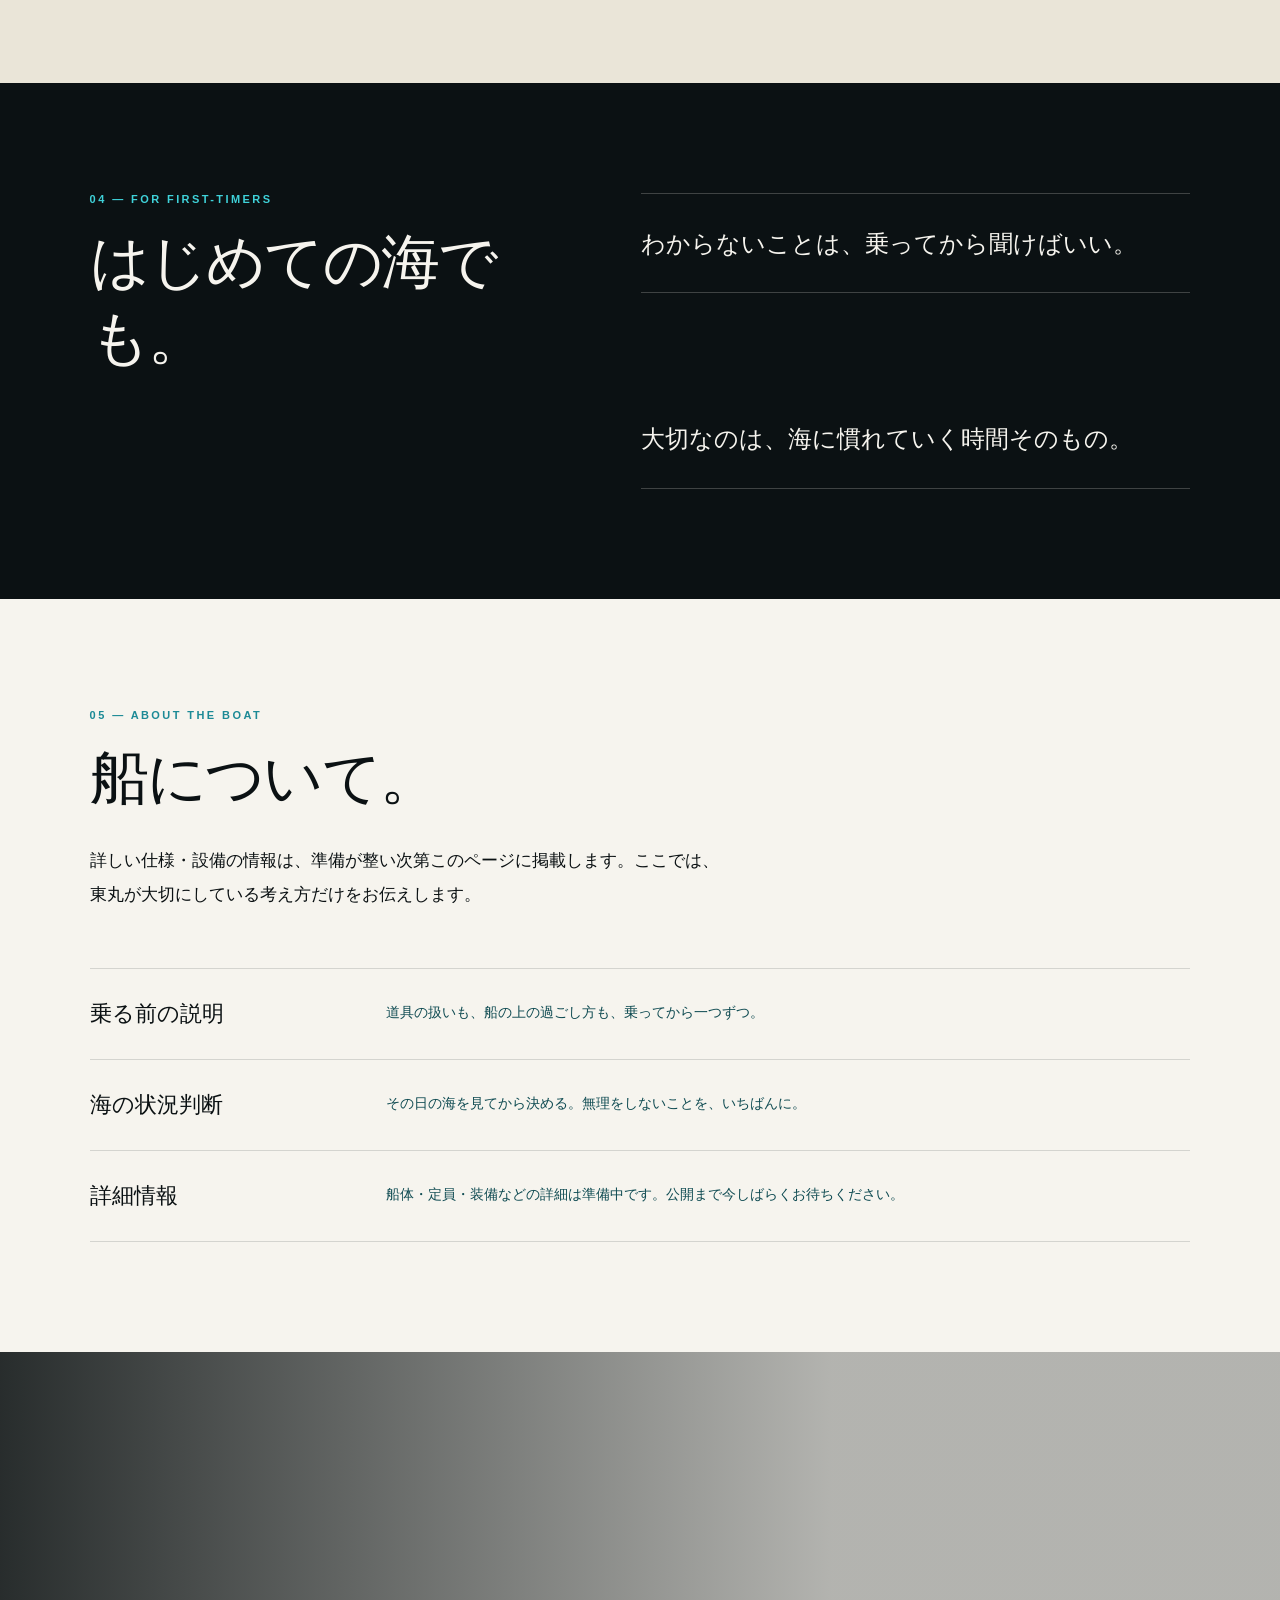
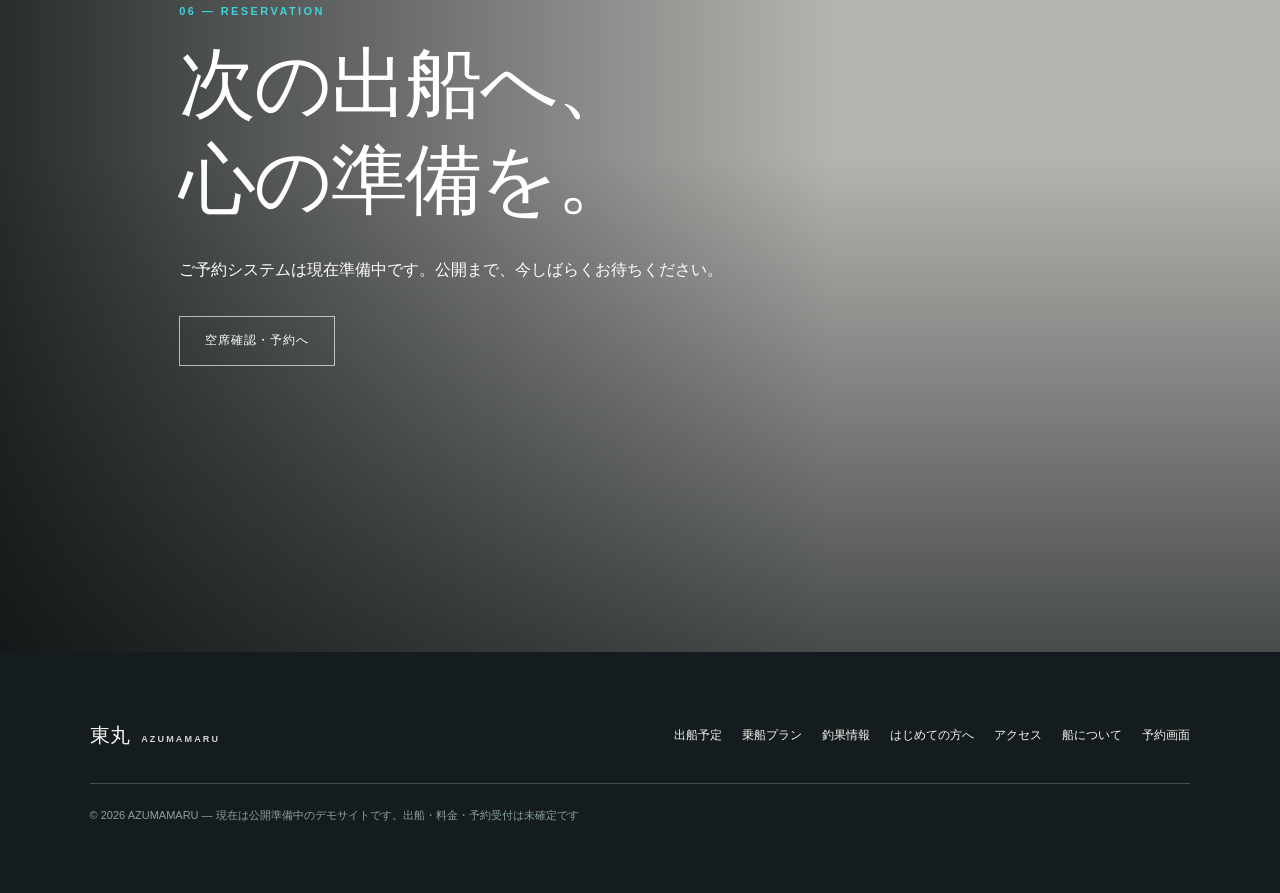
==== commit 42b8bb7b: "feat(azumamaru): link dedicated vessel pages without replacing homepage hero" ====
--- a/index.html
+++ b/index.html
@@ -21,8 +21,10 @@
       </a>
       <nav class="site-nav" aria-label="メインナビゲーション">
         <a href="#schedule">出船予定</a>
-        <a href="catches.html">釣果</a>
-        <a href="#boat">船について</a>
+        <a href="plans.html">乗船プラン</a>
+        <a href="catches.html">釣果情報</a>
+        <a href="guide.html">はじめての方</a>
+        <a href="access.html">アクセス</a>
       </nav>
       <div class="site-header__actions">
         <a class="header-cta" href="reservation.html">空席確認</a>
@@ -53,6 +55,9 @@
         <li><a href="#schedule"><span class="nav-overlay__num">01</span>出船予定</a></li>
         <li><a href="catches.html"><span class="nav-overlay__num">02</span>釣果</a></li>
         <li><a href="#boat"><span class="nav-overlay__num">03</span>船について</a></li>
+        <li><a href="plans.html"><span class="nav-overlay__num">04</span>乗船プラン</a></li>
+        <li><a href="guide.html"><span class="nav-overlay__num">05</span>はじめての方へ</a></li>
+        <li><a href="access.html"><span class="nav-overlay__num">06</span>アクセス・集合場所</a></li>
       </ol>
       <a class="nav-overlay__cta" href="reservation.html">空席確認</a>
     </div>
@@ -156,8 +161,8 @@
   <footer class="site-footer">
     <div class="site-footer__inner">
       <a class="brand brand--footer" href="#top" aria-label="AZUMAMARU トップへ戻る"><span class="brand__jp">東丸</span><span class="brand__en">AZUMAMARU</span></a>
-      <nav class="footer-nav" aria-label="フッターナビゲーション"><a href="#schedule">出船予定</a><a href="catches.html">釣果</a><a href="#first-timer">はじめての方へ</a><a href="#boat">船について</a><a href="reservation.html">ご予約</a></nav>
-      <p class="footer-note">© 2026 AZUMAMARU — ROUGH CONCEPT / DEMO SITE ・ 実在の店舗・船・予約情報とは関係ありません</p>
+      <nav class="footer-nav" aria-label="フッターナビゲーション"><a href="#schedule">出船予定</a><a href="plans.html">乗船プラン</a><a href="catches.html">釣果情報</a><a href="guide.html">はじめての方へ</a><a href="access.html">アクセス</a><a href="#boat">船について</a><a href="reservation.html">予約画面</a></nav>
+      <p class="footer-note">© 2026 AZUMAMARU — 現在は公開準備中のデモサイトです。出船・料金・予約受付は未確定です</p>
     </div>
   </footer>
 
